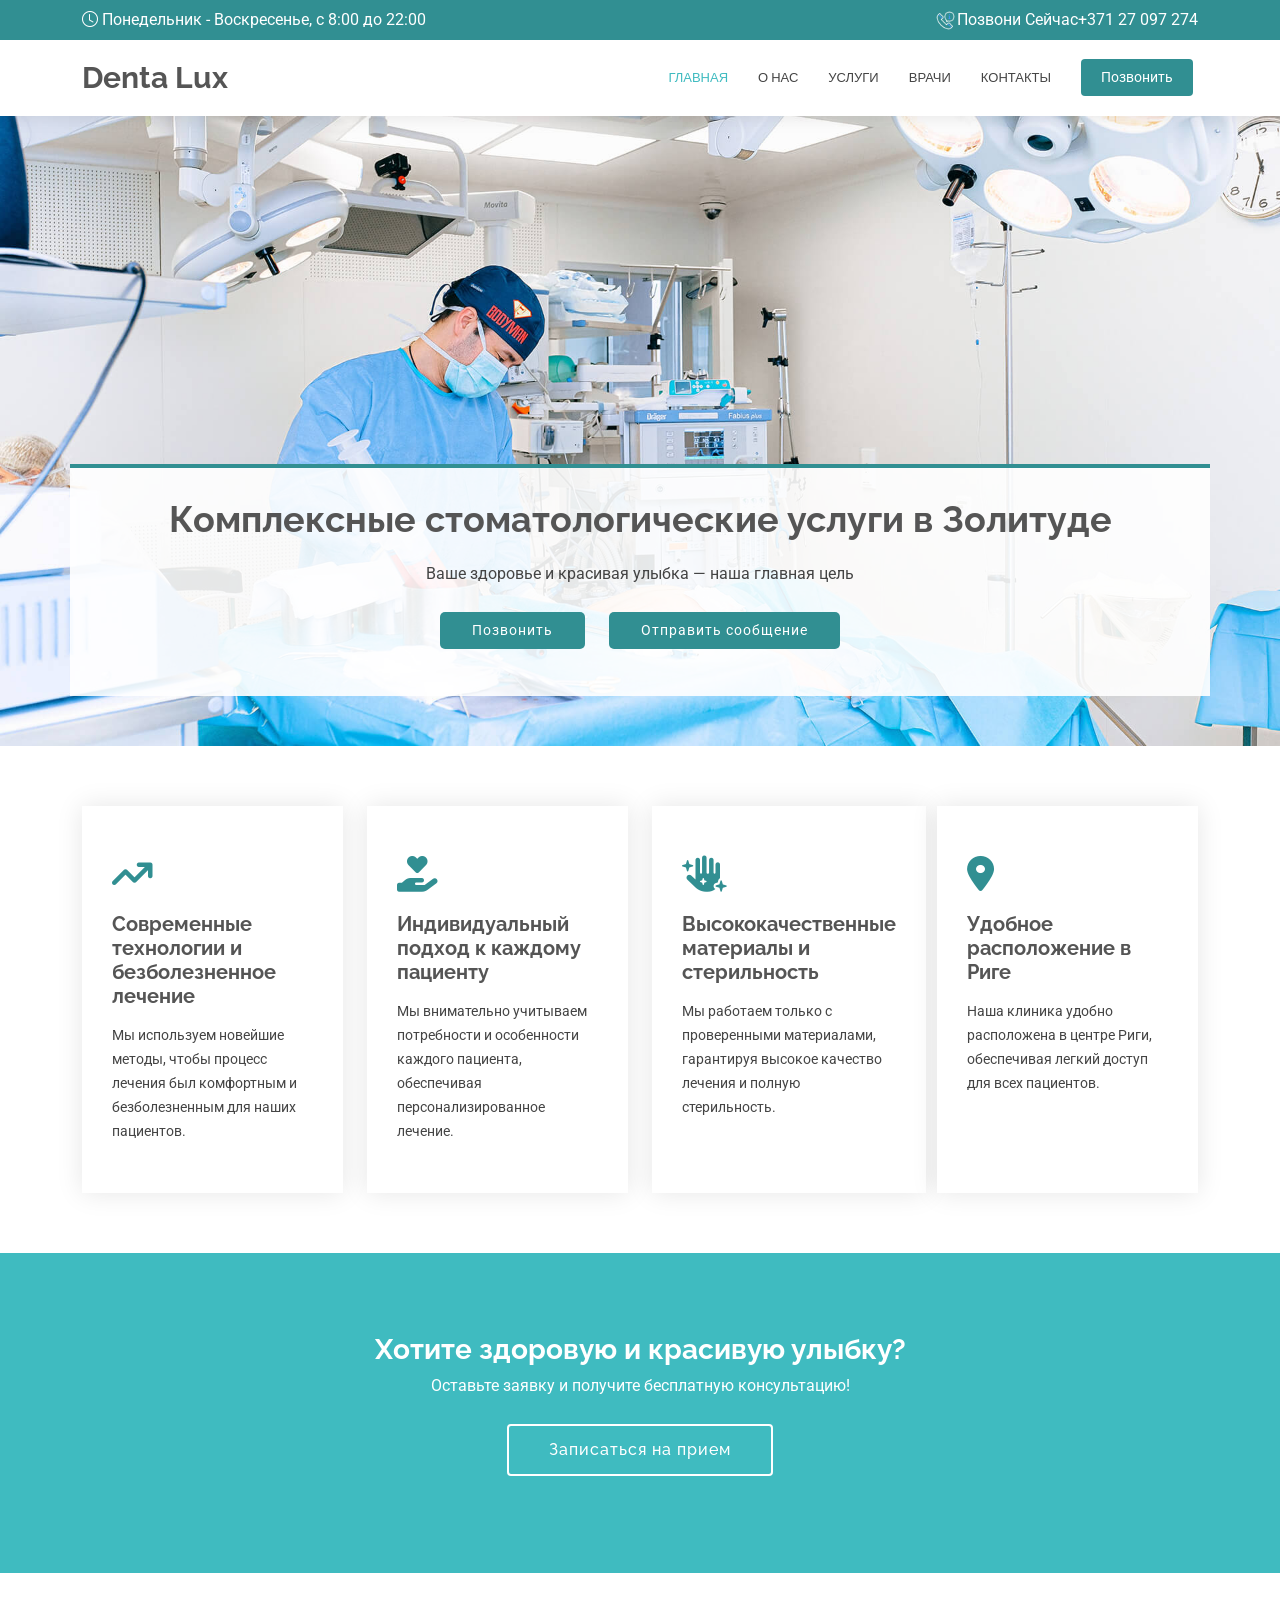
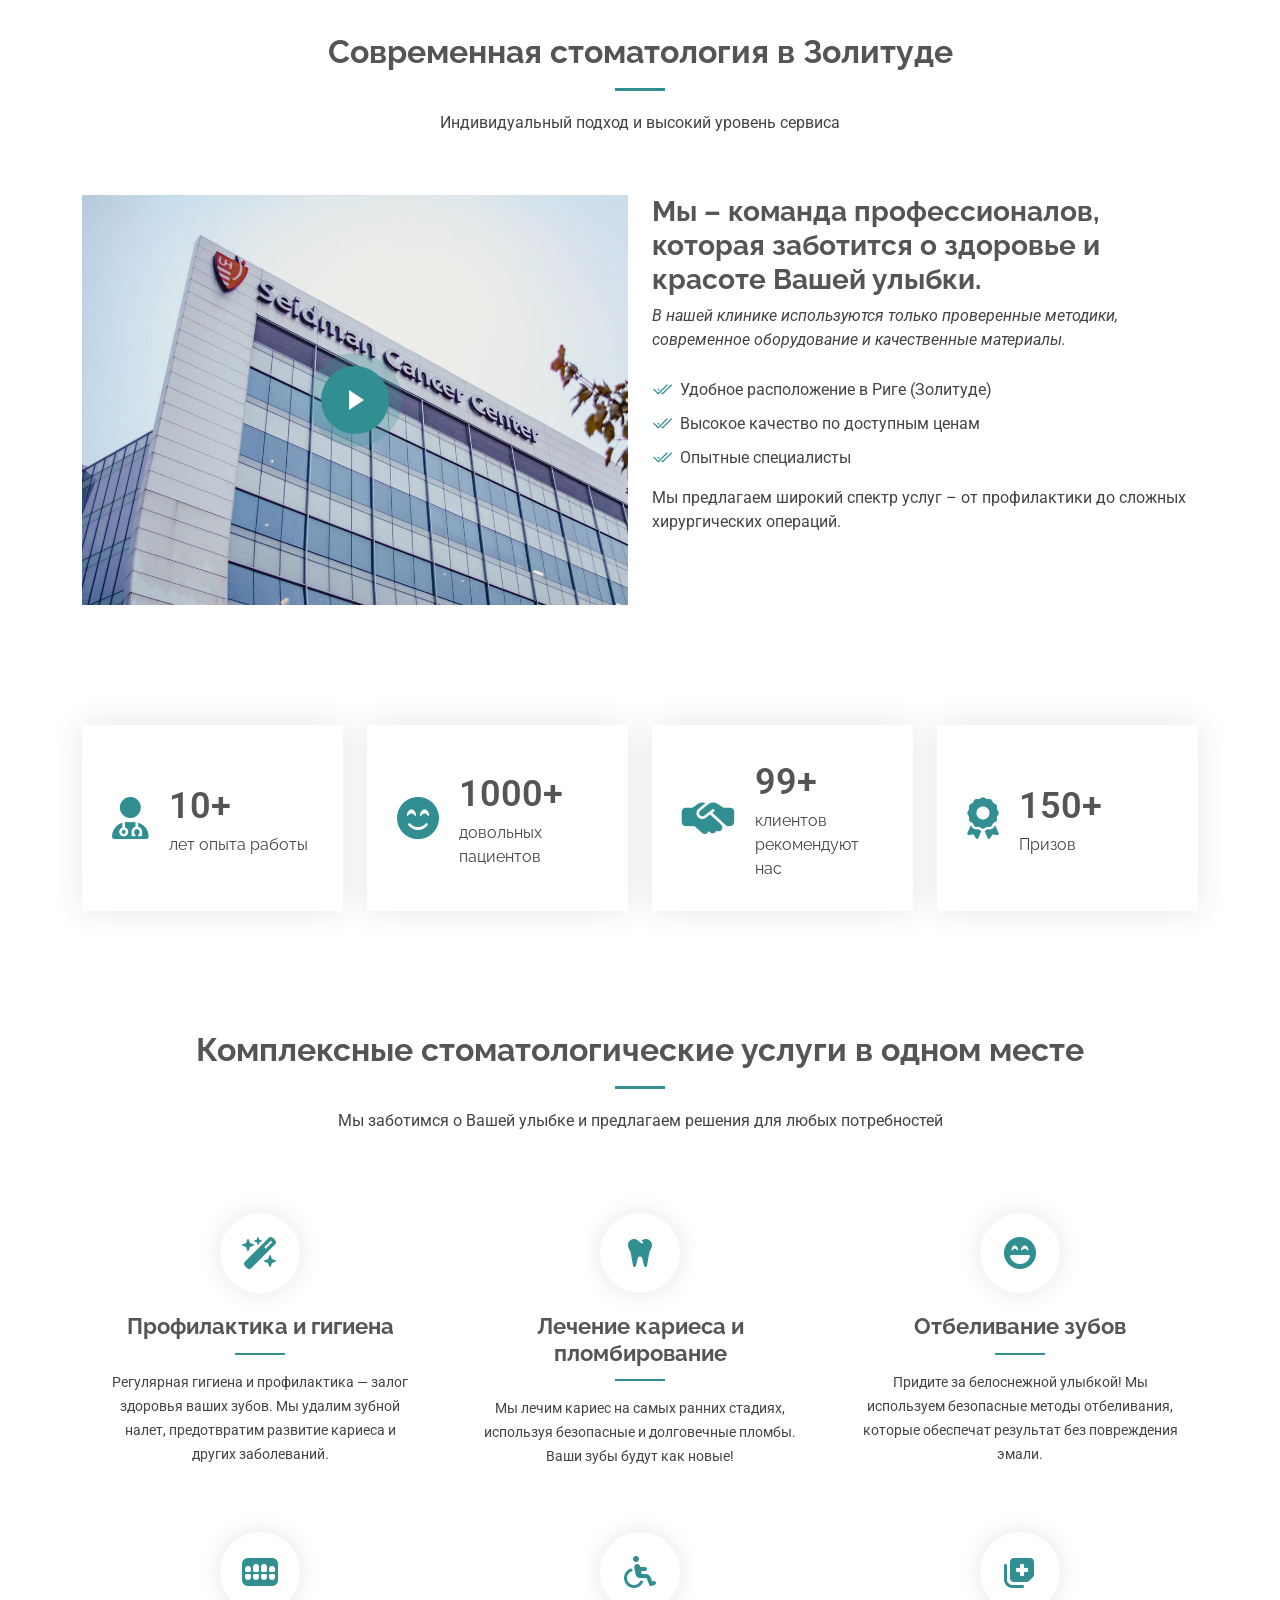
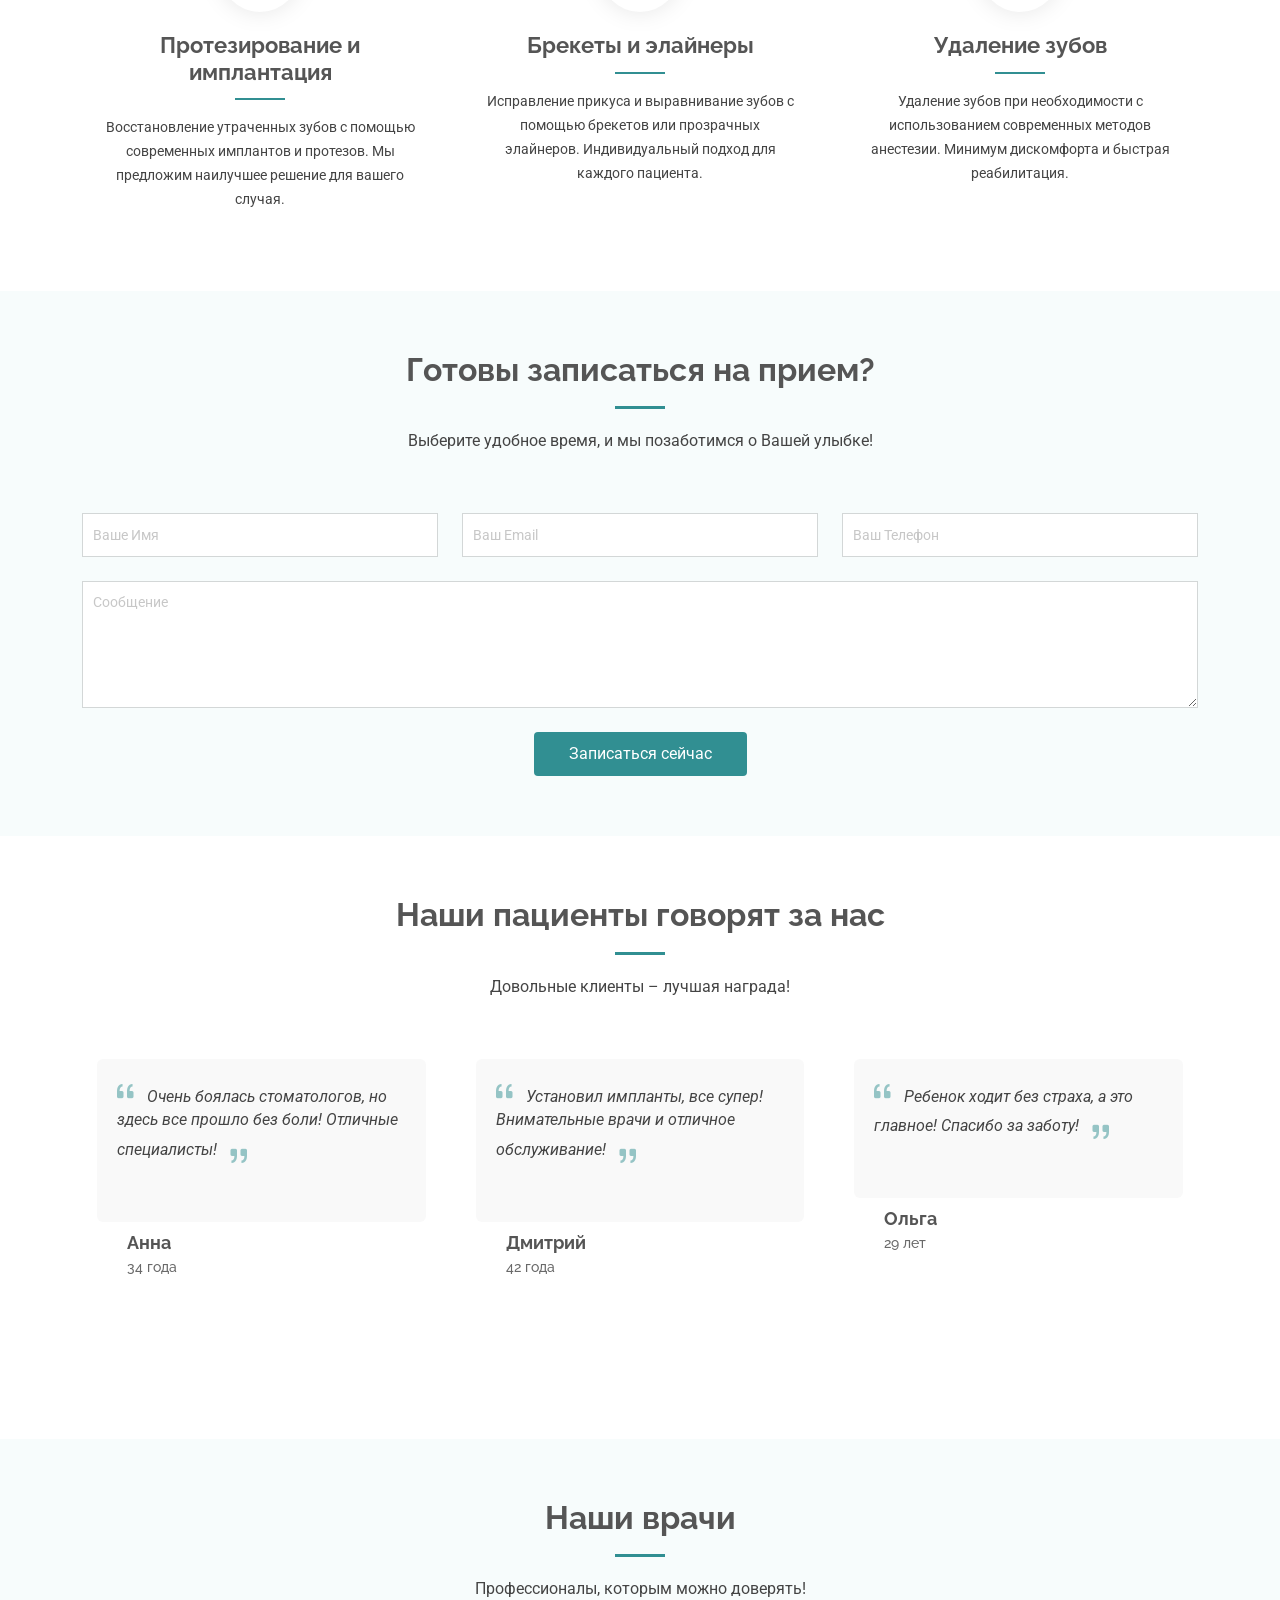
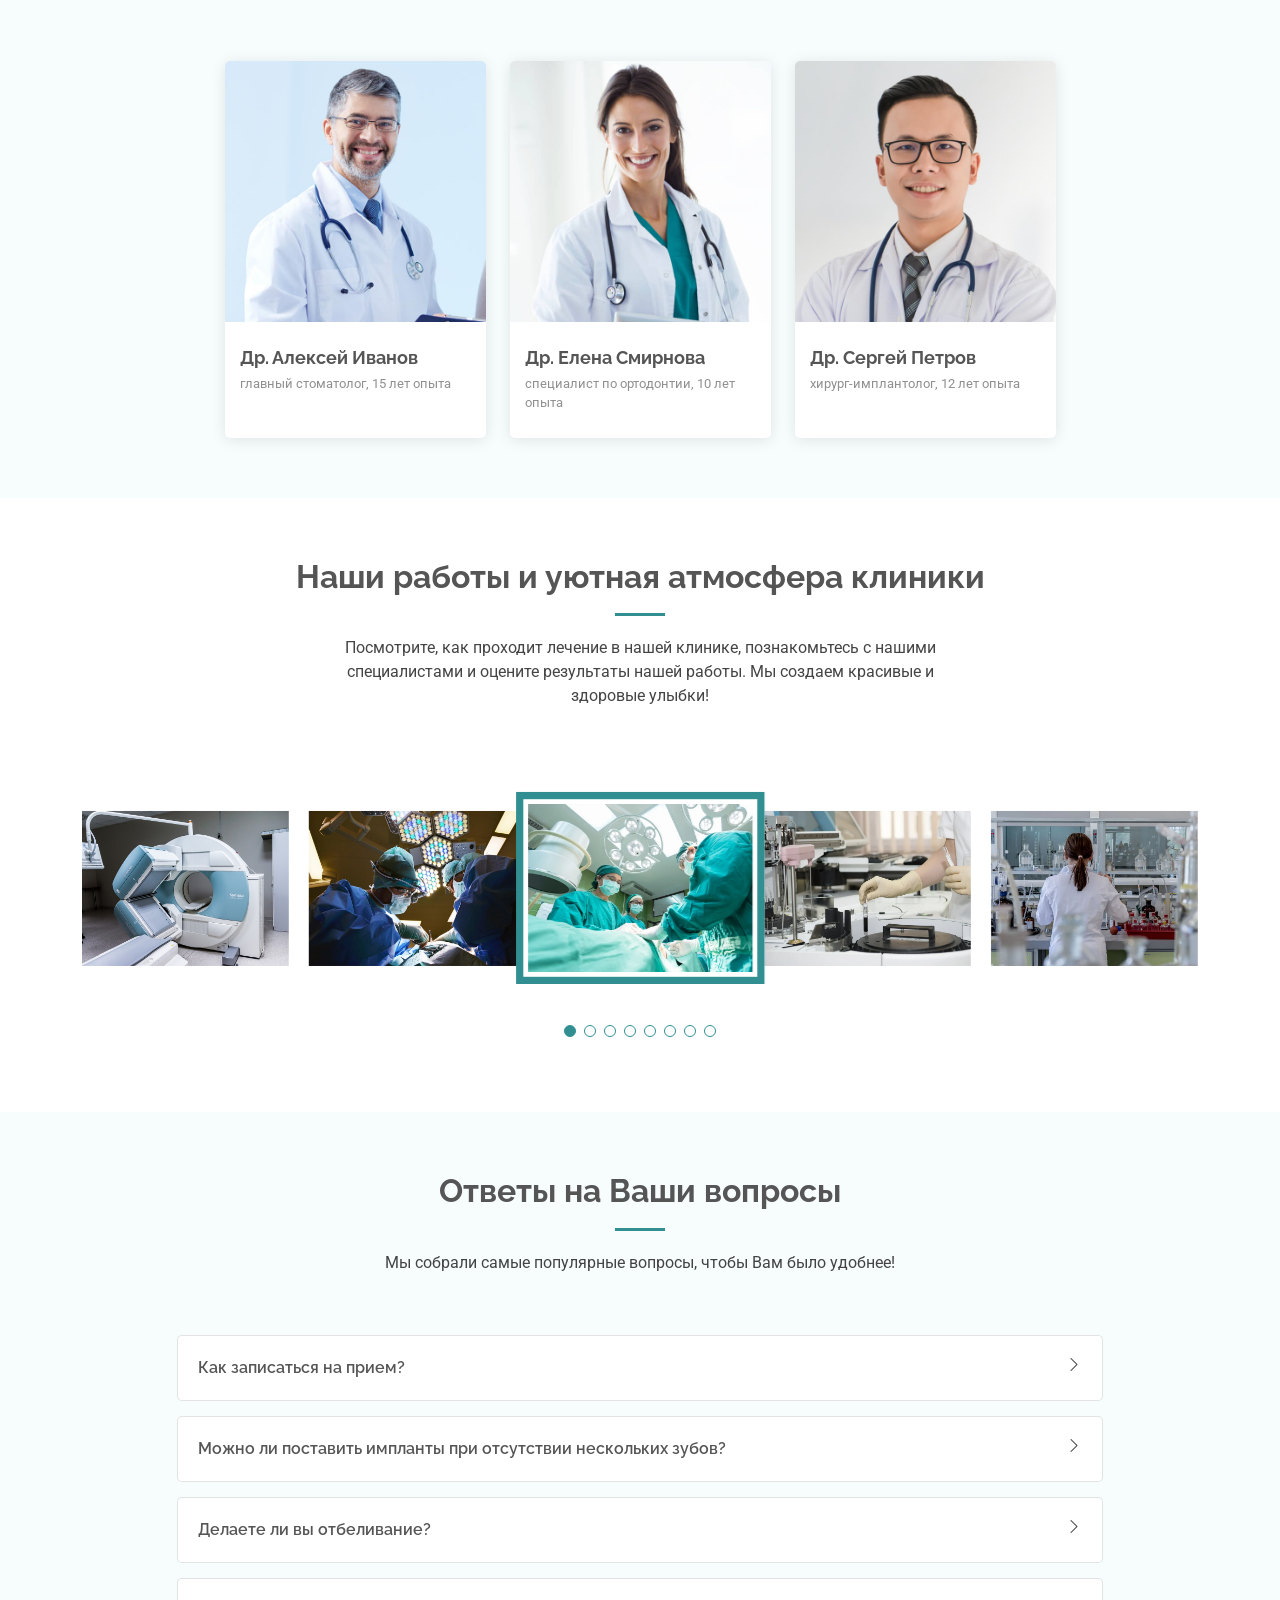
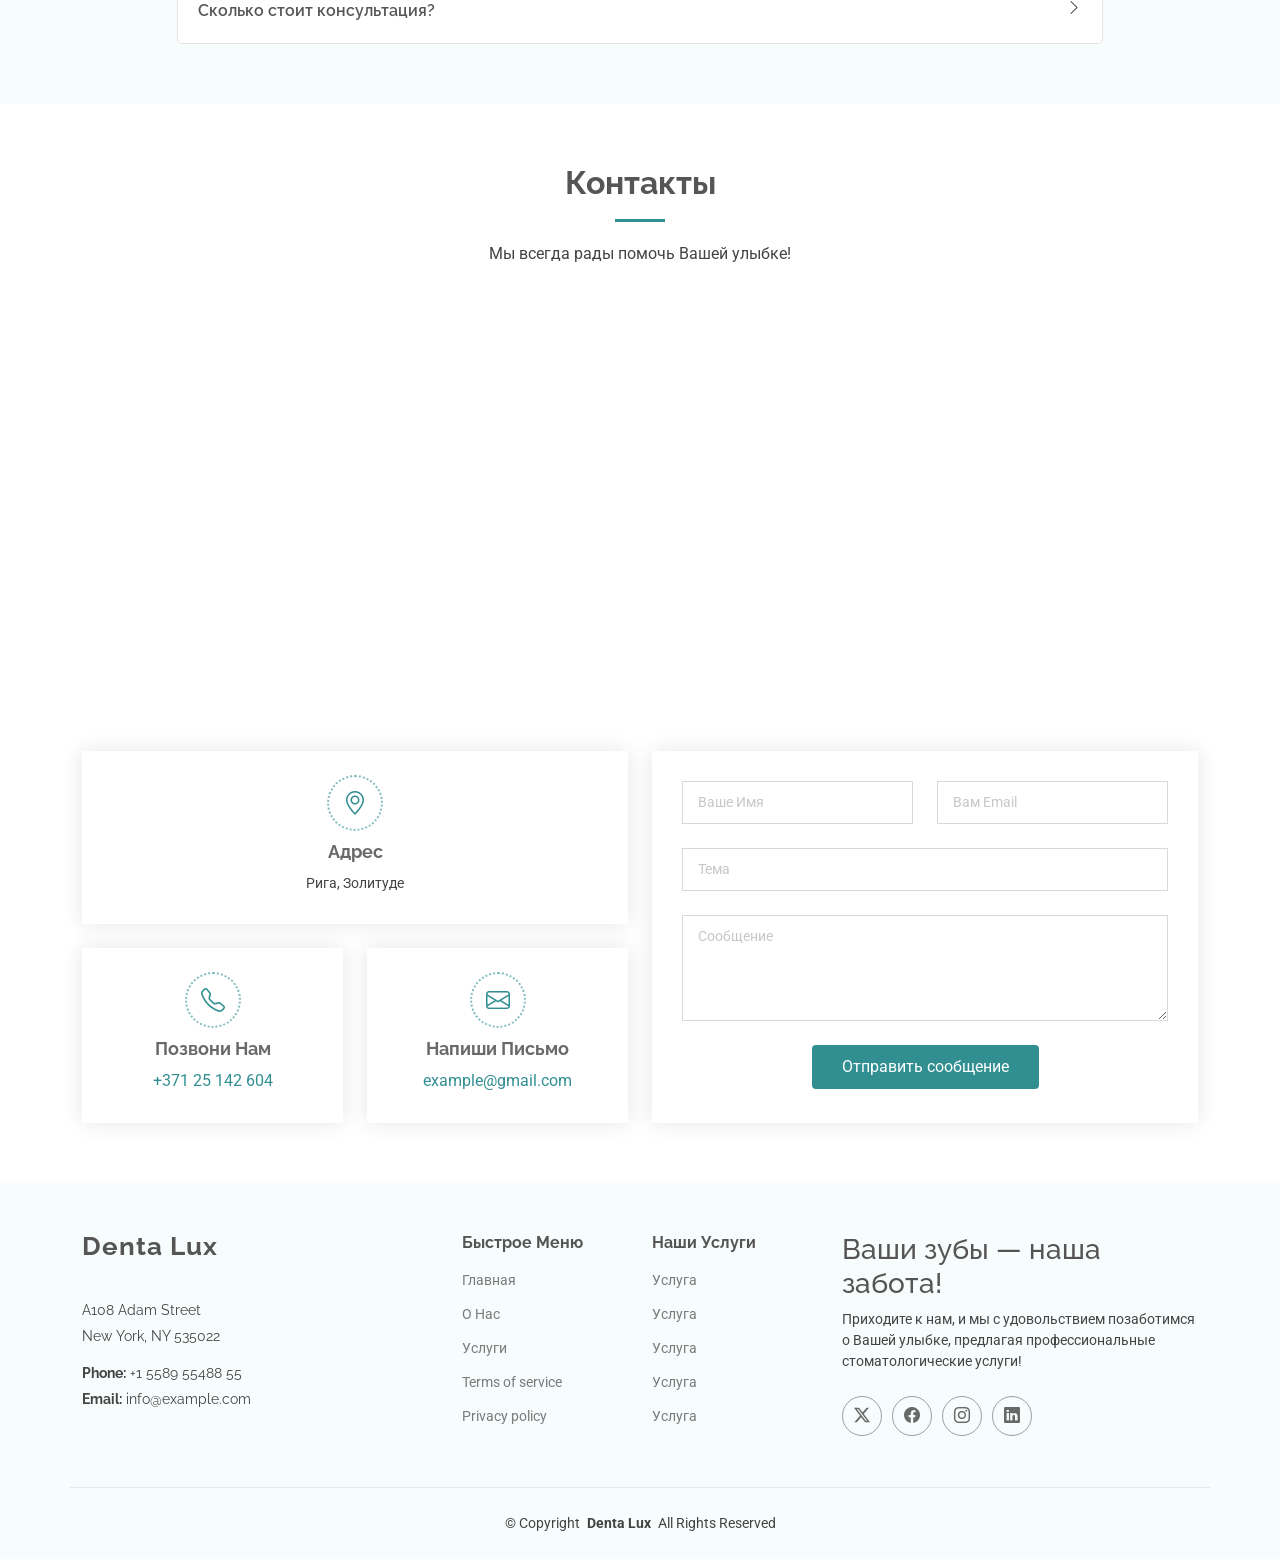
==== index.html @ bdcbf216 "First Commit" ====
<!DOCTYPE html>
<html lang="en">
  <head>
    <meta charset="utf-8" />
    <meta content="width=device-width, initial-scale=1.0" name="viewport" />
    <title>Index - Medicio Bootstrap Template</title>
    <meta name="description" content="" />
    <meta name="keywords" content="" />

    <!-- Favicons -->
    <link href="assets/img/favicon.png" rel="icon" />
    <link href="assets/img/apple-touch-icon.png" rel="apple-touch-icon" />

    <!-- Fonts -->
    <link href="https://fonts.googleapis.com" rel="preconnect" />
    <link href="https://fonts.gstatic.com" rel="preconnect" crossorigin />
    <link
      href="https://fonts.googleapis.com/css2?family=Roboto:ital,wght@0,100;0,300;0,400;0,500;0,700;0,900;1,100;1,300;1,400;1,500;1,700;1,900&family=Poppins:ital,wght@0,100;0,200;0,300;0,400;0,500;0,600;0,700;0,800;0,900;1,100;1,200;1,300;1,400;1,500;1,600;1,700;1,800;1,900&family=Raleway:ital,wght@0,100;0,200;0,300;0,400;0,500;0,600;0,700;0,800;0,900;1,100;1,200;1,300;1,400;1,500;1,600;1,700;1,800;1,900&display=swap"
      rel="stylesheet"
    />

    <!-- Vendor CSS Files -->
    <link
      href="assets/vendor/bootstrap/css/bootstrap.min.css"
      rel="stylesheet"
    />
    <link
      href="assets/vendor/bootstrap-icons/bootstrap-icons.css"
      rel="stylesheet"
    />
    <link href="assets/vendor/aos/aos.css" rel="stylesheet" />
    <link
      href="assets/vendor/fontawesome-free/css/all.min.css"
      rel="stylesheet"
    />
    <link
      href="assets/vendor/glightbox/css/glightbox.min.css"
      rel="stylesheet"
    />
    <link href="assets/vendor/swiper/swiper-bundle.min.css" rel="stylesheet" />

    <!-- Main CSS File -->
    <link href="assets/css/main.css" rel="stylesheet" />

    <!-- =======================================================
  * Template Name: Medicio
  * Template URL: https://bootstrapmade.com/medicio-free-bootstrap-theme/
  * Updated: Aug 07 2024 with Bootstrap v5.3.3
  * Author: BootstrapMade.com
  * License: https://bootstrapmade.com/license/
  ======================================================== -->
  </head>

  <body class="index-page">
    <header id="header" class="header sticky-top">
      <div class="topbar d-flex align-items-center">
        <div
          class="container d-flex justify-content-center justify-content-md-between"
        >
          <div class="d-none d-md-flex align-items-center">
            <i class="bi bi-clock me-1"></i> Понедельник - Воскресенье, с 8:00
            до 22:00
          </div>
          <div class="d-flex align-items-center">
            <img
              src="./assets/img/header-phone.gif"
              alt=""
              width="23px"
              height="23px"
            />
            Позвони Сейчас
            <a
              style="color: white; display: inline-block"
              href="tel:+37127097274"
            >
              +371 27 097 274</a
            >
          </div>
        </div>
      </div>
      <!-- End Top Bar -->

      <div class="branding d-flex align-items-center">
        <div
          class="container position-relative d-flex align-items-center justify-content-end"
        >
          <a href="index.html" class="logo d-flex align-items-center me-auto">
            <!-- <img src="assets/img/logo.png" alt="" /> -->
            <h1 class="sitename">Denta Lux</h1>
          </a>

          <nav id="navmenu" class="navmenu">
            <ul>
              <li><a href="#hero" class="active">Главная</a></li>
              <li><a href="#about">О Нас</a></li>
              <!-- <li class="dropdown">
                <span>Услуги</span>
                <i class="bi bi-chevron-down toggle-dropdown"></i>
                <ul>
                  <li><a href="#">Консультация</a></li>
                  <li class="dropdown">
                    <a href="#"
                      ><span>Гигиена</span>
                      <i class="bi bi-chevron-down toggle-dropdown"></i
                    ></a>
                    <ul>
                      <li><a href="#">Отбеливание Зубов</a></li>
                      <li><a href="#">Deep Dropdown 2</a></li>
                      <li><a href="#">Deep Dropdown 3</a></li>
                      <li><a href="#">Deep Dropdown 4</a></li>
                      <li><a href="#">Deep Dropdown 5</a></li>
                    </ul>
                  </li>
                  <li><a href="#">Удаление</a></li>
                  <li><a href="#">Пломба</a></li>
                  <li><a href="#">Выравнивание</a></li>
                </ul>
              </li> -->
              <li><a href="#services">Услуги</a></li>
              <li><a href="#doctors">Врачи</a></li>
              <li><a href="#contact">Контакты</a></li>
            </ul>
            <i class="mobile-nav-toggle d-xl-none bi bi-list"></i>
          </nav>

          <a class="cta-btn light" href="index.html#appointment">Позвонить</a>
        </div>
      </div>
    </header>

    <main class="main">
      <!-- Hero Section -->
      <section id="hero" class="hero section">
        <div id="hero-carousel" class="carousel slide carousel-fade">
          <div class="carousel-item active">
            <img src="assets/img/hero-carousel/hero-carousel-1.jpg" alt="" />
            <div class="container">
              <h2>Комплексные стоматологические услуги в Золитуде</h2>
              <p>Ваше здоровье и красивая улыбка — наша главная цель</p>
              <a href="tel:+37127097274" class="btn-get-started light"
                >Позвонить</a
              >
              <a href="#contact" class="btn-get-started light"
                >Отправить сообщение</a
              >
            </div>
          </div>
          <!-- End Carousel Item -->
        </div>
      </section>
      <!-- /Hero Section -->

      <!-- Featured Services Section -->
      <section id="featured-services" class="featured-services section">
        <div class="container">
          <div class="row gy-4">
            <div
              class="col-xl-3 col-md-6 d-flex"
              data-aos="fade-up"
              data-aos-delay="25"
            >
              <div class="service-item position-relative">
                <div class="icon">
                  <i class="fa-solid fa-arrow-trend-up icon"></i>
                </div>
                <h4>
                  <a href="#contact" class="stretched-link"
                    >Современные технологии и безболезненное лечение</a
                  >
                </h4>
                <p>
                  Мы используем новейшие методы, чтобы процесс лечения был
                  комфортным и безболезненным для наших пациентов.
                </p>
              </div>
            </div>
            <!-- End Service Item -->

            <div
              class="col-xl-3 col-md-6 d-flex"
              data-aos="fade-up"
              data-aos-delay="50"
            >
              <div class="service-item position-relative">
                <div class="icon">
                  <i class="fas fa-hand-holding-heart icon"></i>
                </div>
                <h4>
                  <a href="#contact" class="stretched-link"
                    >Индивидуальный подход к каждому пациенту</a
                  >
                </h4>
                <p>
                  Мы внимательно учитываем потребности и особенности каждого
                  пациента, обеспечивая персонализированное лечение.
                </p>
              </div>
            </div>
            <!-- End Service Item -->

            <div
              class="col-xl-3 col-md-6 d-flex"
              data-aos="fade-up"
              data-aos-delay="75"
            >
              <div class="service-item position-relative">
                <div class="icon">
                  <i class="fa-solid fa-hand-sparkles icon"></i>
                </div>
                <h4>
                  <a href="#contact" class="stretched-link"
                    >Высококачественные материалы и стерильность</a
                  >
                </h4>
                <p>
                  Мы работаем только с проверенными материалами, гарантируя
                  высокое качество лечения и полную стерильность.
                </p>
              </div>
            </div>
            <!-- End Service Item -->

            <div
              class="col-xl-3 col-md-6 d-flex"
              data-aos="fade-up"
              data-aos-delay="100"
            >
              <div class="service-item position-relative">
                <div class="icon">
                  <i class="fas fa-map-marker-alt icon"></i>
                </div>
                <h4>
                  <a href="#contact" class="stretched-link"
                    >Удобное расположение в Риге</a
                  >
                </h4>
                <p>
                  Наша клиника удобно расположена в центре Риги, обеспечивая
                  легкий доступ для всех пациентов.
                </p>
              </div>
            </div>
            <!-- End Service Item -->
          </div>
        </div>
      </section>
      <!-- /Featured Services Section -->

      <!-- Call To Action Section -->
      <section
        id="call-to-action"
        class="call-to-action section accent-background"
      >
        <div class="container">
          <div
            class="row justify-content-center"
            data-aos="zoom-in"
            data-aos-delay="25"
          >
            <div class="col-xl-10">
              <div class="text-center">
                <h3>Хотите здоровую и красивую улыбку?</h3>
                <p>Оставьте заявку и получите бесплатную консультацию!</p>
                <div class="cta-btn-wrapper">
                  <a class="cta-btn light" href="#appointment"
                    >Записаться на прием</a
                  >
                </div>
              </div>
            </div>
          </div>
        </div>
      </section>
      <!-- /Call To Action Section -->

      <!-- About Section -->
      <section id="about" class="about section">
        <!-- Section Title -->
        <div class="container section-title" data-aos="fade-up">
          <h2>Современная стоматология в Золитуде<br /></h2>
          <p>Индивидуальный подход и высокий уровень сервиса</p>
        </div>
        <!-- End Section Title -->

        <div class="container">
          <div class="row gy-4">
            <div
              class="col-lg-6 position-relative align-self-start"
              data-aos="fade-up"
              data-aos-delay="25"
            >
              <img src="assets/img/about.jpg" class="img-fluid" alt="" />
              <a
                href="https://www.youtube.com/watch?v=Y7f98aduVJ8"
                class="glightbox pulsating-play-btn"
              ></a>
            </div>
            <div
              class="col-lg-6 content"
              data-aos="fade-up"
              data-aos-delay="50"
            >
              <h3>
                Мы – команда профессионалов, которая заботится о здоровье и
                красоте Вашей улыбки.
              </h3>
              <p class="fst-italic">
                В нашей клинике используются только проверенные методики,
                современное оборудование и качественные материалы.
              </p>
              <ul>
                <li>
                  <i class="bi bi-check2-all"></i>
                  <span>Удобное расположение в Риге (Золитуде) </span>
                </li>
                <li>
                  <i class="bi bi-check2-all"></i>
                  <span>Высокое качество по доступным ценам</span>
                </li>
                <li>
                  <i class="bi bi-check2-all"></i>
                  <span>Опытные специалисты</span>
                </li>
              </ul>
              <p>
                Мы предлагаем широкий спектр услуг – от профилактики до сложных
                хирургических операций.
              </p>
            </div>
          </div>
        </div>
      </section>
      <!-- /About Section -->

      <!-- Stats Section -->
      <section id="stats" class="stats section">
        <div class="container" data-aos="fade-up" data-aos-delay="100">
          <div class="row gy-4">
            <div class="col-lg-3 col-md-6">
              <div class="stats-item d-flex align-items-center w-100 h-100">
                <i class="fas fa-user-md flex-shrink-0"></i>
                <div>
                  <span
                    data-purecounter-start="0"
                    data-purecounter-end="10"
                    data-purecounter-duration="1"
                    class="purecounter"
                    >+</span
                  >
                  <p>лет опыта работы</p>
                </div>
              </div>
            </div>
            <!-- End Stats Item -->

            <div class="col-lg-3 col-md-6">
              <div class="stats-item d-flex align-items-center w-100 h-100">
                <i class="fa-solid fa-face-smile-beam"></i>
                <div>
                  <span
                    data-purecounter-start="0"
                    data-purecounter-end="1000"
                    data-purecounter-duration="1"
                    class="purecounter"
                    >+</span
                  >
                  <p>довольных пациентов</p>
                </div>
              </div>
            </div>
            <!-- End Stats Item -->

            <div class="col-lg-3 col-md-6">
              <div class="stats-item d-flex align-items-center w-100 h-100">
                <i class="fa-solid fa-handshake-simple"></i>
                <div>
                  <span
                    data-purecounter-start="0"
                    data-purecounter-end="99"
                    data-purecounter-duration="1"
                    class="purecounter"
                    >+</span
                  >
                  <p>клиентов рекомендуют нас</p>
                </div>
              </div>
            </div>
            <!-- End Stats Item -->

            <div class="col-lg-3 col-md-6">
              <div class="stats-item d-flex align-items-center w-100 h-100">
                <i class="fas fa-award flex-shrink-0"></i>
                <div>
                  <span
                    data-purecounter-start="0"
                    data-purecounter-end="150"
                    data-purecounter-duration="1"
                    class="purecounter"
                  ></span>
                  <p>Призов</p>
                </div>
              </div>
            </div>
            <!-- End Stats Item -->
          </div>
        </div>
      </section>
      <!-- /Stats Section -->

      <!-- Services Section -->
      <section id="services" class="services section">
        <!-- Section Title -->
        <div class="container section-title" data-aos="fade-up">
          <h2>Комплексные стоматологические услуги в одном месте</h2>
          <p>
            Мы заботимся о Вашей улыбке и предлагаем решения для любых
            потребностей
          </p>
        </div>
        <!-- End Section Title -->

        <div class="container">
          <div class="row gy-4">
            <div
              class="col-lg-4 col-md-6"
              data-aos="fade-up"
              data-aos-delay="25"
            >
              <div class="service-item position-relative">
                <div class="icon">
                  <i class="fa-solid fa-wand-magic-sparkles"></i>
                </div>
                <a href="prevention_hygiene.html" class="stretched-link">
                  <h3>Профилактика и гигиена</h3>
                </a>
                <p>
                  Регулярная гигиена и профилактика — залог здоровья ваших
                  зубов. Мы удалим зубной налет, предотвратим развитие кариеса и
                  других заболеваний.
                </p>
              </div>
            </div>
            <!-- End Service Item -->

            <div
              class="col-lg-4 col-md-6"
              data-aos="fade-up"
              data-aos-delay="50"
            >
              <div class="service-item position-relative">
                <div class="icon">
                  <i class="fa-solid fa-tooth"></i>
                </div>
                <a href="caries_treatment.html" class="stretched-link">
                  <h3>Лечение кариеса и пломбирование</h3>
                </a>
                <p>
                  Мы лечим кариес на самых ранних стадиях, используя безопасные
                  и долговечные пломбы. Ваши зубы будут как новые!
                </p>
              </div>
            </div>
            <!-- End Service Item -->

            <div
              class="col-lg-4 col-md-6"
              data-aos="fade-up"
              data-aos-delay="50"
            >
              <div class="service-item position-relative">
                <div class="icon">
                  <i class="fa-solid fa-face-laugh-beam"></i>
                </div>
                <a href="teeth_whitening.html" class="stretched-link">
                  <h3>Отбеливание зубов</h3>
                </a>
                <p>
                  Придите за белоснежной улыбкой! Мы используем безопасные
                  методы отбеливания, которые обеспечат результат без
                  повреждения эмали.
                </p>
              </div>
            </div>
            <!-- End Service Item -->

            <div
              class="col-lg-4 col-md-6"
              data-aos="fade-up"
              data-aos-delay="25"
            >
              <div class="service-item position-relative">
                <div class="icon">
                  <i class="fa-solid fa-teeth"></i>
                </div>
                <a href="prosthetics_implants.html" class="stretched-link">
                  <h3>Протезирование и имплантация</h3>
                </a>
                <p>
                  Восстановление утраченных зубов с помощью современных
                  имплантов и протезов. Мы предложим наилучшее решение для
                  вашего случая.
                </p>
              </div>
            </div>
            <!-- End Service Item -->

            <div
              class="col-lg-4 col-md-6"
              data-aos="fade-up"
              data-aos-delay="50"
            >
              <div class="service-item position-relative">
                <div class="icon">
                  <i class="fas fa-wheelchair"></i>
                </div>
                <a href="braces_aligners.html" class="stretched-link">
                  <h3>Брекеты и элайнеры</h3>
                </a>
                <p>
                  Исправление прикуса и выравнивание зубов с помощью брекетов
                  или прозрачных элайнеров. Индивидуальный подход для каждого
                  пациента.
                </p>
              </div>
            </div>
            <!-- End Service Item -->

            <div
              class="col-lg-4 col-md-6"
              data-aos="fade-up"
              data-aos-delay="600"
            >
              <div class="service-item position-relative">
                <div class="icon">
                  <i class="fas fa-notes-medical"></i>
                </div>
                <a href="tooth_extraction.html" class="stretched-link">
                  <h3>Удаление зубов</h3>
                </a>
                <p>
                  Удаление зубов при необходимости с использованием современных
                  методов анестезии. Минимум дискомфорта и быстрая реабилитация.
                </p>
              </div>
            </div>
            <!-- End Service Item -->
          </div>
        </div>
      </section>
      <!-- /Services Section -->

      <!-- Appointment Section -->
      <section id="appointment" class="appointment section light-background">
        <!-- Section Title -->
        <div class="container section-title" data-aos="fade-up">
          <h2>Готовы записаться на прием?</h2>
          <p>Выберите удобное время, и мы позаботимся о Вашей улыбке!</p>
        </div>
        <!-- End Section Title -->

        <div class="container" data-aos="fade-up" data-aos-delay="25">
          <form
            action="forms/appointment.php"
            method="post"
            role="form"
            class="php-email-form"
          >
            <div class="row">
              <div class="col-md-4 form-group">
                <input
                  type="text"
                  name="name"
                  class="form-control"
                  id="name"
                  placeholder="Ваше Имя"
                  required=""
                />
              </div>
              <div class="col-md-4 form-group mt-3 mt-md-0">
                <input
                  type="email"
                  class="form-control"
                  name="email"
                  id="email"
                  placeholder="Ваш Email"
                  required=""
                />
              </div>
              <div class="col-md-4 form-group mt-3 mt-md-0">
                <input
                  type="tel"
                  class="form-control"
                  name="phone"
                  id="phone"
                  placeholder="Ваш Телефон"
                  required=""
                />
              </div>
            </div>
            <div class="form-group mt-3">
              <textarea
                class="form-control"
                name="message"
                rows="5"
                placeholder="Сообщение"
              ></textarea>
            </div>
            <div class="mt-3">
              <div class="loading">Загрузка</div>
              <div class="error-message"></div>
              <div class="text-center">
                <button type="submit" class="light">Записаться сейчас</button>
              </div>
            </div>
          </form>
        </div>
      </section>
      <!-- /Appointment Section -->

      <!-- Testimonials Section -->
      <section id="testimonials" class="testimonials section">
        <!-- Section Title -->
        <div class="container section-title" data-aos="fade-up">
          <h2>Наши пациенты говорят за нас</h2>
          <p>Довольные клиенты – лучшая награда!</p>
        </div>
        <!-- End Section Title -->

        <div class="container" data-aos="fade-up" data-aos-delay="25">
          <div
            class="swiper init-swiper"
            data-speed="600"
            data-delay="5000"
            data-breakpoints='{ "320": { "slidesPerView": 1, "spaceBetween": 40 }, "1200": { "slidesPerView": 3, "spaceBetween": 40 } }'
          >
            <script type="application/json" class="swiper-config">
              {
                "loop": true,
                "speed": 600,
                "autoplay": {
                  "delay": 5000
                },
                "slidesPerView": "auto",
                "pagination": {
                  "el": ".swiper-pagination",
                  "type": "bullets",
                  "clickable": true
                },
                "breakpoints": {
                  "320": {
                    "slidesPerView": 1,
                    "spaceBetween": 40
                  },
                  "1200": {
                    "slidesPerView": 3,
                    "spaceBetween": 20
                  }
                }
              }
            </script>
            <div class="swiper-wrapper">
              <div class="swiper-slide">
                <div class="testimonial-item">
                  <p>
                    <i class="bi bi-quote quote-icon-left"></i>
                    <span
                      >Очень боялась стоматологов, но здесь все прошло без боли!
                      Отличные специалисты!</span
                    >
                    <i class="bi bi-quote quote-icon-right"></i>
                  </p>
                  <h3>Анна</h3>
                  <h4>34 года</h4>
                </div>
              </div>
              <!-- End testimonial item -->

              <div class="swiper-slide">
                <div class="testimonial-item">
                  <p>
                    <i class="bi bi-quote quote-icon-left"></i>
                    <span
                      >Установил импланты, все супер! Внимательные врачи и
                      отличное обслуживание!</span
                    >
                    <i class="bi bi-quote quote-icon-right"></i>
                  </p>
                  <h3>Дмитрий</h3>
                  <h4>42 года</h4>
                </div>
              </div>
              <!-- End testimonial item -->

              <div class="swiper-slide">
                <div class="testimonial-item">
                  <p>
                    <i class="bi bi-quote quote-icon-left"></i>
                    <span
                      >Ребенок ходит без страха, а это главное! Спасибо за
                      заботу!</span
                    >
                    <i class="bi bi-quote quote-icon-right"></i>
                  </p>
                  <h3>Ольга</h3>
                  <h4>29 лет</h4>
                </div>
              </div>
              <!-- End testimonial item -->
            </div>
            <div class="swiper-pagination"></div>
          </div>
        </div>
      </section>
      <!-- /Testimonials Section -->

      <!-- Doctors Section -->
      <section id="doctors" class="doctors section light-background">
        <!-- Section Title -->
        <div class="container section-title" data-aos="fade-up">
          <h2>Наши врачи</h2>
          <p>Профессионалы, которым можно доверять!</p>
        </div>
        <!-- End Section Title -->

        <div class="container">
          <div class="row gy-4" style="justify-content: center">
            <div
              class="col-lg-3 col-md-6 d-flex align-items-stretch"
              data-aos="fade-up"
              data-aos-delay="25"
            >
              <div class="team-member">
                <div class="member-img">
                  <img
                    src="assets/img/doctors/doctors-1.jpg"
                    class="img-fluid"
                    alt=""
                  />
                  <div class="social">
                    <a href=""><i class="bi bi-twitter-x"></i></a>
                    <a href=""><i class="bi bi-facebook"></i></a>
                    <a href=""><i class="bi bi-instagram"></i></a>
                    <a href=""><i class="bi bi-linkedin"></i></a>
                  </div>
                </div>
                <div class="member-info">
                  <h4>Др. Алексей Иванов</h4>
                  <span>главный стоматолог, 15 лет опыта </span>
                </div>
              </div>
            </div>
            <!-- End Team Member -->

            <div
              class="col-lg-3 col-md-6 d-flex align-items-stretch"
              data-aos="fade-up"
              data-aos-delay="50"
            >
              <div class="team-member">
                <div class="member-img">
                  <img
                    src="assets/img/doctors/doctors-2.jpg"
                    class="img-fluid"
                    alt=""
                  />
                  <div class="social">
                    <a href=""><i class="bi bi-twitter-x"></i></a>
                    <a href=""><i class="bi bi-facebook"></i></a>
                    <a href=""><i class="bi bi-instagram"></i></a>
                    <a href=""><i class="bi bi-linkedin"></i></a>
                  </div>
                </div>
                <div class="member-info">
                  <h4>Др. Елена Смирнова</h4>
                  <span>специалист по ортодонтии, 10 лет опыта</span>
                </div>
              </div>
            </div>
            <!-- End Team Member -->

            <div
              class="col-lg-3 col-md-6 d-flex align-items-stretch"
              data-aos="fade-up"
              data-aos-delay="55"
            >
              <div class="team-member">
                <div class="member-img">
                  <img
                    src="assets/img/doctors/doctors-3.jpg"
                    class="img-fluid"
                    alt=""
                  />
                  <div class="social">
                    <a href=""><i class="bi bi-twitter-x"></i></a>
                    <a href=""><i class="bi bi-facebook"></i></a>
                    <a href=""><i class="bi bi-instagram"></i></a>
                    <a href=""><i class="bi bi-linkedin"></i></a>
                  </div>
                </div>
                <div class="member-info">
                  <h4>Др. Сергей Петров</h4>
                  <span>хирург-имплантолог, 12 лет опыта</span>
                </div>
              </div>
            </div>
            <!-- End Team Member -->
          </div>
        </div>
      </section>
      <!-- /Doctors Section -->

      <!-- Gallery Section -->
      <section id="gallery" class="gallery section">
        <!-- Section Title -->
        <div class="container section-title" data-aos="fade-up">
          <h2>Наши работы и уютная атмосфера клиники</h2>
          <p style="max-width: 600px; text-align: center; margin: 0 auto">
            Посмотрите, как проходит лечение в нашей клинике, познакомьтесь с
            нашими специалистами и оцените результаты нашей работы. Мы создаем
            красивые и здоровые улыбки!
          </p>
        </div>
        <!-- End Section Title -->

        <div class="container" data-aos="fade-up" data-aos-delay="25">
          <div class="swiper init-swiper">
            <script type="application/json" class="swiper-config">
              {
                "loop": true,
                "speed": 600,
                "autoplay": {
                  "delay": 5000
                },
                "slidesPerView": "auto",
                "centeredSlides": true,
                "pagination": {
                  "el": ".swiper-pagination",
                  "type": "bullets",
                  "clickable": true
                },
                "breakpoints": {
                  "320": {
                    "slidesPerView": 1,
                    "spaceBetween": 0
                  },
                  "768": {
                    "slidesPerView": 3,
                    "spaceBetween": 20
                  },
                  "1200": {
                    "slidesPerView": 5,
                    "spaceBetween": 20
                  }
                }
              }
            </script>
            <div class="swiper-wrapper align-items-center">
              <div class="swiper-slide">
                <a
                  class="glightbox"
                  data-gallery="images-gallery"
                  href="assets/img/gallery/gallery-1.jpg"
                  ><img
                    src="assets/img/gallery/gallery-1.jpg"
                    class="img-fluid"
                    alt=""
                /></a>
              </div>
              <div class="swiper-slide">
                <a
                  class="glightbox"
                  data-gallery="images-gallery"
                  href="assets/img/gallery/gallery-2.jpg"
                  ><img
                    src="assets/img/gallery/gallery-2.jpg"
                    class="img-fluid"
                    alt=""
                /></a>
              </div>
              <div class="swiper-slide">
                <a
                  class="glightbox"
                  data-gallery="images-gallery"
                  href="assets/img/gallery/gallery-3.jpg"
                  ><img
                    src="assets/img/gallery/gallery-3.jpg"
                    class="img-fluid"
                    alt=""
                /></a>
              </div>
              <div class="swiper-slide">
                <a
                  class="glightbox"
                  data-gallery="images-gallery"
                  href="assets/img/gallery/gallery-4.jpg"
                  ><img
                    src="assets/img/gallery/gallery-4.jpg"
                    class="img-fluid"
                    alt=""
                /></a>
              </div>
              <div class="swiper-slide">
                <a
                  class="glightbox"
                  data-gallery="images-gallery"
                  href="assets/img/gallery/gallery-5.jpg"
                  ><img
                    src="assets/img/gallery/gallery-5.jpg"
                    class="img-fluid"
                    alt=""
                /></a>
              </div>
              <div class="swiper-slide">
                <a
                  class="glightbox"
                  data-gallery="images-gallery"
                  href="assets/img/gallery/gallery-6.jpg"
                  ><img
                    src="assets/img/gallery/gallery-6.jpg"
                    class="img-fluid"
                    alt=""
                /></a>
              </div>
              <div class="swiper-slide">
                <a
                  class="glightbox"
                  data-gallery="images-gallery"
                  href="assets/img/gallery/gallery-7.jpg"
                  ><img
                    src="assets/img/gallery/gallery-7.jpg"
                    class="img-fluid"
                    alt=""
                /></a>
              </div>
              <div class="swiper-slide">
                <a
                  class="glightbox"
                  data-gallery="images-gallery"
                  href="assets/img/gallery/gallery-8.jpg"
                  ><img
                    src="assets/img/gallery/gallery-8.jpg"
                    class="img-fluid"
                    alt=""
                /></a>
              </div>
            </div>
            <div class="swiper-pagination"></div>
          </div>
        </div>
      </section>
      <!-- /Gallery Section -->

      <!-- Faq Section -->
      <section id="faq" class="faq section light-background">
        <!-- Section Title -->
        <div class="container section-title" data-aos="fade-up">
          <h2>Ответы на Ваши вопросы</h2>
          <p>Мы собрали самые популярные вопросы, чтобы Вам было удобнее!</p>
        </div>
        <!-- End Section Title -->

        <div class="container">
          <div class="row justify-content-center">
            <div class="col-lg-10" data-aos="fade-up" data-aos-delay="25">
              <div class="faq-container">
                <div class="faq-item">
                  <h3>Как записаться на прием?</h3>
                  <div class="faq-content">
                    <p>Вы можете позвонить нам или оставить заявку на сайте.</p>
                  </div>
                  <i class="faq-toggle bi bi-chevron-right"></i>
                </div>
                <!-- End Faq item-->

                <div class="faq-item">
                  <h3>
                    Можно ли поставить импланты при отсутствии нескольких зубов?
                  </h3>
                  <div class="faq-content">
                    <p>
                      Да, мы подберем индивидуальное решение, включая
                      мостовидные конструкции и имплантацию.
                    </p>
                  </div>
                  <i class="faq-toggle bi bi-chevron-right"></i>
                </div>
                <!-- End Faq item-->

                <div class="faq-item">
                  <h3>Делаете ли вы отбеливание?</h3>
                  <div class="faq-content">
                    <p>
                      Да, у нас есть несколько методов отбеливания – подберем
                      лучший вариант для вас!
                    </p>
                  </div>
                  <i class="faq-toggle bi bi-chevron-right"></i>
                </div>
                <!-- End Faq item-->

                <div class="faq-item">
                  <h3>Сколько стоит консультация?</h3>
                  <div class="faq-content">
                    <p>Первичная консультация у нас бесплатная!</p>
                  </div>
                  <i class="faq-toggle bi bi-chevron-right"></i>
                </div>
                <!-- End Faq item-->
              </div>
            </div>
            <!-- End Faq Column-->
          </div>
        </div>
      </section>
      <!-- /Faq Section -->

      <!-- Contact Section -->
      <section
        id="contact"
        class="contact section"
        data-aos="fade-up"
        data-aos-delay="25"
      >
        <!-- Section Title -->
        <div class="container section-title">
          <h2>Контакты</h2>
          <p>Мы всегда рады помочь Вашей улыбке!</p>
        </div>
        <!-- End Section Title -->

        <div class="mb-5">
          <iframe
            style="border: 0; width: 100%; height: 370px"
            src="https://www.google.com/maps/embed?pb=!1m14!1m12!1m3!1d1158.7775335431804!2d24.00296569439369!3d56.948389384120205!2m3!1f0!2f0!3f0!3m2!1i1024!2i768!4f13.1!5e0!3m2!1sen!2slv!4v1742445139054!5m2!1sen!2slv"
            frameborder="0"
            allowfullscreen=""
            loading="lazy"
            referrerpolicy="no-referrer-when-downgrade"
          ></iframe>
        </div>
        <!-- End Google Maps -->

        <div class="container">
          <div class="row gy-4">
            <div class="col-lg-6">
              <div class="row gy-4">
                <div class="col-lg-12">
                  <div
                    class="info-item d-flex flex-column justify-content-center align-items-center"
                  >
                    <i class="bi bi-geo-alt"></i>
                    <h3>Адрес</h3>
                    <p>Рига, Золитуде</p>
                  </div>
                </div>
                <!-- End Info Item -->

                <div class="col-md-6">
                  <div
                    class="info-item d-flex flex-column justify-content-center align-items-center"
                  >
                    <i class="bi bi-telephone"></i>
                    <h3>Позвони Нам</h3>
                    <a href="tel:+37125142604">+371 25 142 604</a>
                  </div>
                </div>
                <!-- End Info Item -->

                <div class="col-md-6">
                  <div
                    class="info-item d-flex flex-column justify-content-center align-items-center"
                  >
                    <i class="bi bi-envelope"></i>
                    <h3>Напиши Письмо</h3>
                    <a href="mailto:+37125142604">example@gmail.com</a>
                  </div>
                </div>
                <!-- End Info Item -->
              </div>
            </div>

            <div class="col-lg-6">
              <form
                action="forms/contact.php"
                method="post"
                class="php-email-form"
              >
                <div class="row gy-4">
                  <div class="col-md-6">
                    <input
                      type="text"
                      name="name"
                      class="form-control"
                      placeholder="Ваше Имя"
                      required=""
                    />
                  </div>

                  <div class="col-md-6">
                    <input
                      type="email"
                      class="form-control"
                      name="email"
                      placeholder="Вам Email"
                      required=""
                    />
                  </div>

                  <div class="col-md-12">
                    <input
                      type="text"
                      class="form-control"
                      name="subject"
                      placeholder="Тема"
                      required=""
                    />
                  </div>

                  <div class="col-md-12">
                    <textarea
                      class="form-control"
                      name="message"
                      rows="4"
                      placeholder="Сообщение"
                      required=""
                    ></textarea>
                  </div>

                  <div class="col-md-12 text-center">
                    <div class="loading">Загрузка</div>
                    <div class="error-message"></div>
                    <div class="sent-message">
                      Ваше сообщение отправлено. Спасибо!
                    </div>

                    <button type="submit" class="light">
                      Отправить сообщение
                    </button>
                  </div>
                </div>
              </form>
            </div>
            <!-- End Contact Form -->
          </div>
        </div>
      </section>
      <!-- /Contact Section -->
    </main>

    <footer id="footer" class="footer light-background">
      <div class="container footer-top">
        <div class="row gy-4">
          <div class="col-lg-4 col-md-6 footer-about">
            <a href="index.html" class="logo d-flex align-items-center">
              <span class="sitename">Denta Lux</span>
            </a>
            <div class="footer-contact pt-3">
              <p>A108 Adam Street</p>
              <p>New York, NY 535022</p>
              <p class="mt-3">
                <strong>Phone:</strong> <span>+1 5589 55488 55</span>
              </p>
              <p><strong>Email:</strong> <span>info@example.com</span></p>
            </div>
          </div>

          <div class="col-lg-2 col-md-3 footer-links">
            <h4>Быстрое Меню</h4>
            <ul>
              <li><a href="index.html">Главная</a></li>
              <li><a href="#about">О Нас</a></li>
              <li><a href="#services">Услуги</a></li>
              <li><a href="#">Terms of service</a></li>
              <li><a href="#">Privacy policy</a></li>
            </ul>
          </div>

          <div class="col-lg-2 col-md-3 footer-links">
            <h4>Наши Услуги</h4>
            <ul>
              <li><a href="#">Услуга</a></li>
              <li><a href="#">Услуга</a></li>
              <li><a href="#">Услуга</a></li>
              <li><a href="#">Услуга</a></li>
              <li><a href="#">Услуга</a></li>
            </ul>
          </div>

          <div class="col-lg-4 col-md-6 footer-about">
            <h3>Ваши зубы — наша забота!</h3>
            Приходите к нам, и мы с удовольствием позаботимся о Вашей улыбке,
            предлагая профессиональные стоматологические услуги!
            <div class="social-links d-flex mt-4">
              <a href=""><i class="bi bi-twitter-x"></i></a>
              <a href=""><i class="bi bi-facebook"></i></a>
              <a href=""><i class="bi bi-instagram"></i></a>
              <a href=""><i class="bi bi-linkedin"></i></a>
            </div>
          </div>
        </div>
      </div>

      <div class="container copyright text-center mt-4">
        <p>
          © <span>Copyright</span>
          <strong class="px-1 sitename">Denta Lux</strong>
          <span>All Rights Reserved</span>
        </p>
      </div>
    </footer>

    <!-- Scroll Top -->
    <a
      href="#"
      id="scroll-top"
      class="scroll-top d-flex align-items-center justify-content-center"
      ><i class="bi bi-arrow-up-short"></i
    ></a>

    <!-- Preloader -->
    <div id="preloader"></div>

    <!-- Vendor JS Files -->
    <script src="assets/vendor/bootstrap/js/bootstrap.bundle.min.js"></script>
    <script src="assets/vendor/php-email-form/validate.js"></script>
    <script src="assets/vendor/aos/aos.js"></script>
    <script src="assets/vendor/glightbox/js/glightbox.min.js"></script>
    <script src="assets/vendor/purecounter/purecounter_vanilla.js"></script>
    <script src="assets/vendor/swiper/swiper-bundle.min.js"></script>

    <!-- Main JS File -->
    <script src="assets/js/main.js"></script>
  </body>
</html>
---- assets/css/main.css ----
/**
* Template Name: Medicio
* Template URL: https://bootstrapmade.com/medicio-free-bootstrap-theme/
* Updated: Aug 07 2024 with Bootstrap v5.3.3
* Author: BootstrapMade.com
* License: https://bootstrapmade.com/license/
*/

/*--------------------------------------------------------------
# Font & Color Variables
# Help: https://bootstrapmade.com/color-system/
--------------------------------------------------------------*/
/* Fonts */
:root {
  --default-font: "Roboto", system-ui, -apple-system, "Segoe UI", Roboto,
    "Helvetica Neue", Arial, "Noto Sans", "Liberation Sans", sans-serif,
    "Apple Color Emoji", "Segoe UI Emoji", "Segoe UI Symbol", "Noto Color Emoji";
  --heading-font: "Raleway", sans-serif;
  --nav-font: "Poppins", sans-serif;
}

/* Global Colors - The following color variables are used throughout the website. Updating them here will change the color scheme of the entire website */
:root {
  --background-color: #ffffff; /* Background color for the entire website, including individual sections */
  --default-color: #444444; /* Default color used for the majority of the text content across the entire website */
  --heading-color: #555555; /* Color for headings, subheadings and title throughout the website */
  --accent-color: #318f92; /* Accent color that represents your brand on the website. It's used for buttons, links, and other elements that need to stand out */
  --surface-color: #ffffff; /* The surface color is used as a background of boxed elements within sections, such as cards, icon boxes, or other elements that require a visual separation from the global background. */
  --contrast-color: #ffffff; /* Contrast color for text, ensuring readability against backgrounds of accent, heading, or default colors. */
}

/* Nav Menu Colors - The following color variables are used specifically for the navigation menu. They are separate from the global colors to allow for more customization options */
:root {
  --nav-color: #444444; /* The default color of the main navmenu links */
  --nav-hover-color: #3fbbc0; /* Applied to main navmenu links when they are hovered over or active */
  --nav-mobile-background-color: #ffffff; /* Used as the background color for mobile navigation menu */
  --nav-dropdown-background-color: #ffffff; /* Used as the background color for dropdown items that appear when hovering over primary navigation items */
  --nav-dropdown-color: #444444; /* Used for navigation links of the dropdown items in the navigation menu. */
  --nav-dropdown-hover-color: #3fbbc0; /* Similar to --nav-hover-color, this color is applied to dropdown navigation links when they are hovered over. */
}

/* Color Presets - These classes override global colors when applied to any section or element, providing reuse of the sam color scheme. */

.light-background {
  --background-color: #f7fcfc;
  --surface-color: #ffffff;
}

.dark-background {
  --background-color: #060606;
  --default-color: #ffffff;
  --heading-color: #ffffff;
  --surface-color: #252525;
  --contrast-color: #ffffff;
}

.accent-background {
  --background-color: #3fbbc0;
  --default-color: #ffffff;
  --heading-color: #ffffff;
  --surface-color: #65c9cd;
}

/* Smooth scroll */
:root {
  scroll-behavior: smooth;
}

/*--------------------------------------------------------------
# General Styling & Shared Classes
--------------------------------------------------------------*/
body {
  color: var(--default-color);
  background-color: var(--background-color);
  font-family: var(--default-font);
}

a {
  color: var(--accent-color);
  text-decoration: none;
  transition: 0.3s;
}

a:hover {
  color: color-mix(in srgb, var(--accent-color), transparent 25%);
  text-decoration: none;
}

h1,
h2,
h3,
h4,
h5,
h6 {
  color: var(--heading-color);
  font-family: var(--heading-font);
}

/* Pulsating Play Button
------------------------------*/
.pulsating-play-btn {
  width: 94px;
  height: 94px;
  background: radial-gradient(
    var(--accent-color) 50%,
    color-mix(in srgb, var(--accent-color), transparent 75%) 52%
  );
  border-radius: 50%;
  display: block;
  position: relative;
  overflow: hidden;
}

.pulsating-play-btn:before {
  content: "";
  position: absolute;
  width: 120px;
  height: 120px;
  animation-delay: 0s;
  animation: pulsate-play-btn 2s;
  animation-direction: forwards;
  animation-iteration-count: infinite;
  animation-timing-function: steps;
  opacity: 1;
  border-radius: 50%;
  border: 5px solid color-mix(in srgb, var(--accent-color), transparent 30%);
  top: -15%;
  left: -15%;
  background: rgba(198, 16, 0, 0);
}

.pulsating-play-btn:after {
  content: "";
  position: absolute;
  left: 50%;
  top: 50%;
  transform: translateX(-40%) translateY(-50%);
  width: 0;
  height: 0;
  border-top: 10px solid transparent;
  border-bottom: 10px solid transparent;
  border-left: 15px solid #fff;
  z-index: 100;
  transition: all 400ms cubic-bezier(0.55, 0.055, 0.675, 0.19);
}

.pulsating-play-btn:hover:before {
  content: "";
  position: absolute;
  left: 50%;
  top: 50%;
  transform: translateX(-40%) translateY(-50%);
  width: 0;
  height: 0;
  border: none;
  border-top: 10px solid transparent;
  border-bottom: 10px solid transparent;
  border-left: 15px solid #fff;
  z-index: 200;
  animation: none;
  border-radius: 0;
}

.pulsating-play-btn:hover:after {
  border-left: 15px solid var(--accent-color);
  transform: scale(20);
}

@keyframes pulsate-play-btn {
  0% {
    transform: scale(0.6, 0.6);
    opacity: 1;
  }

  100% {
    transform: scale(1, 1);
    opacity: 0;
  }
}

/* PHP Email Form Messages
------------------------------*/
.php-email-form .error-message {
  display: none;
  background: #df1529;
  color: #ffffff;
  text-align: left;
  padding: 15px;
  margin-bottom: 24px;
  font-weight: 600;
}

.php-email-form .sent-message {
  display: none;
  color: #ffffff;
  background: #059652;
  text-align: center;
  padding: 15px;
  margin-bottom: 24px;
  font-weight: 600;
}

.php-email-form .loading {
  display: none;
  background: var(--surface-color);
  text-align: center;
  padding: 15px;
  margin-bottom: 24px;
}

.php-email-form .loading:before {
  content: "";
  display: inline-block;
  border-radius: 50%;
  width: 24px;
  height: 24px;
  margin: 0 10px -6px 0;
  border: 3px solid var(--accent-color);
  border-top-color: var(--surface-color);
  animation: php-email-form-loading 1s linear infinite;
}

@keyframes php-email-form-loading {
  0% {
    transform: rotate(0deg);
  }

  100% {
    transform: rotate(360deg);
  }
}

/*--------------------------------------------------------------
# Global Header
--------------------------------------------------------------*/
.header {
  color: var(--default-color);
  background-color: var(--background-color);
  transition: all 0.5s;
  z-index: 997;
  box-shadow: 0px 0 18px rgba(0, 0, 0, 0.1);
}

.header .topbar {
  background-color: var(--accent-color);
  color: var(--contrast-color);
  height: 40px;
  padding: 0;
  transition: all 0.5s;
}

.header .branding {
  min-height: 60px;
  padding: 10px 0;
}

.header .logo {
  line-height: 1;
}

.header .logo img {
  max-height: 36px;
  margin-right: 8px;
}

.header .logo h1 {
  font-size: 30px;
  margin: 0;
  font-weight: 700;
  color: var(--heading-color);
}

.header .cta-btn,
.header .cta-btn:focus {
  color: var(--contrast-color);
  background: var(--accent-color);
  font-size: 14px;
  padding: 8px 20px;
  margin: 0 5px 0 30px;
  border-radius: 4px;
  transition: 0.3s;
}

.header .cta-btn:hover,
.header .cta-btn:focus:hover {
  color: var(--contrast-color);
  background: color-mix(in srgb, var(--accent-color), transparent 15%);
}

/*--------------------------------------------------------------
# Navigation Menu
--------------------------------------------------------------*/
/* Navmenu - Desktop */
@media (min-width: 1200px) {
  .navmenu {
    padding: 0;
  }

  .navmenu ul {
    margin: 0;
    padding: 0;
    display: flex;
    list-style: none;
    align-items: center;
  }

  .navmenu li {
    position: relative;
  }

  .navmenu a,
  .navmenu a:focus {
    color: var(--nav-color);
    padding: 18px 15px;
    font-size: 13px;
    font-family: var(--nav-font);
    font-weight: 500;
    text-transform: uppercase;
    display: flex;
    align-items: center;
    justify-content: space-between;
    white-space: nowrap;
    transition: 0.3s;
  }

  .navmenu a i,
  .navmenu a:focus i {
    font-size: 12px;
    line-height: 0;
    margin-left: 5px;
    transition: 0.3s;
  }

  .navmenu li:last-child a {
    padding-right: 0;
  }

  .navmenu li:hover > a,
  .navmenu .active,
  .navmenu .active:focus {
    color: var(--nav-hover-color);
  }

  .navmenu .dropdown ul {
    margin: 0;
    padding: 10px 0;
    background: var(--nav-dropdown-background-color);
    display: block;
    position: absolute;
    visibility: hidden;
    left: 14px;
    top: 130%;
    opacity: 0;
    transition: 0.3s;
    border-radius: 4px;
    z-index: 99;
    box-shadow: 0px 0px 30px rgba(0, 0, 0, 0.1);
  }

  .navmenu .dropdown ul li {
    min-width: 200px;
  }

  .navmenu .dropdown ul a {
    padding: 10px 20px;
    font-size: 15px;
    text-transform: none;
    color: var(--nav-dropdown-color);
  }

  .navmenu .dropdown ul a i {
    font-size: 12px;
  }

  .navmenu .dropdown ul a:hover,
  .navmenu .dropdown ul .active:hover,
  .navmenu .dropdown ul li:hover > a {
    color: var(--nav-dropdown-hover-color);
  }

  .navmenu .dropdown:hover > ul {
    opacity: 1;
    top: 100%;
    visibility: visible;
  }

  .navmenu .dropdown .dropdown ul {
    top: 0;
    left: -90%;
    visibility: hidden;
  }

  .navmenu .dropdown .dropdown:hover > ul {
    opacity: 1;
    top: 0;
    left: -100%;
    visibility: visible;
  }
}

/* Navmenu - Mobile */
@media (max-width: 1199px) {
  .mobile-nav-toggle {
    color: var(--accent-color);
    font-size: 28px;
    line-height: 0;
    margin-right: 10px;
    cursor: pointer;
    transition: color 0.3s;
  }

  .mobile-nav-toggle::before {
    color: var(--accent-color);
  }

  .navmenu {
    padding: 0;
    z-index: 9997;
  }

  .navmenu ul {
    display: none;
    list-style: none;
    position: absolute;
    inset: 0 0 0 40%;
    padding: 5vh 10px 0 10px;
    margin: 0;
    border-radius: 6px;
    background-color: var(--nav-mobile-background-color);
    overflow-y: auto;
    transition: 0.3s;
    z-index: 9998;
    box-shadow: 0px 0px 30px rgba(0, 0, 0, 0.1);
  }

  .navmenu a,
  .navmenu a:focus {
    color: var(--nav-dropdown-color);
    padding: 10px 20px;
    font-family: var(--nav-font);
    font-size: 17px;
    font-weight: 500;
    display: flex;
    align-items: center;
    justify-content: space-between;
    white-space: nowrap;
    transition: 0.3s;
  }

  .navmenu a i,
  .navmenu a:focus i {
    font-size: 12px;
    line-height: 0;
    margin-left: 5px;
    width: 30px;
    height: 30px;
    display: flex;
    align-items: center;
    justify-content: center;
    border-radius: 50%;
    transition: 0.3s;
    background-color: color-mix(in srgb, var(--accent-color), transparent 90%);
  }

  .navmenu a i:hover,
  .navmenu a:focus i:hover {
    background-color: var(--accent-color);
    color: var(--contrast-color);
  }

  .navmenu a:hover,
  .navmenu .active,
  .navmenu .active:focus {
    color: var(--nav-dropdown-hover-color);
  }

  .navmenu .active i,
  .navmenu .active:focus i {
    background-color: var(--accent-color);
    color: var(--contrast-color);
    transform: rotate(180deg);
  }

  .navmenu .dropdown ul {
    position: static;
    display: none;
    z-index: 99;
    padding: 10px 0;
    margin: 10px 20px;
    background-color: var(--nav-dropdown-background-color);
    border: 1px solid color-mix(in srgb, var(--default-color), transparent 90%);
    box-shadow: none;
    transition: all 0.5s ease-in-out;
  }

  .navmenu .dropdown ul ul {
    background-color: rgba(33, 37, 41, 0.1);
  }

  .navmenu .dropdown > .dropdown-active {
    display: block;
    background-color: rgba(33, 37, 41, 0.03);
  }

  .mobile-nav-active {
    overflow: hidden;
  }

  .mobile-nav-active .mobile-nav-toggle {
    color: #fff;
    position: absolute;
    font-size: 32px;
    top: 15px;
    right: 15px;
    margin-right: 0;
    z-index: 9999;
  }

  .mobile-nav-active .navmenu {
    position: fixed;
    overflow: hidden;
    inset: 0;
    background: rgba(33, 37, 41, 0.8);
    transition: 0.3s;
  }

  .mobile-nav-active .navmenu > ul {
    display: block;
  }
}

/*--------------------------------------------------------------
# Global Footer
--------------------------------------------------------------*/
.footer {
  color: var(--default-color);
  background-color: var(--background-color);
  font-size: 14px;
  position: relative;
}

.footer .footer-top {
  padding-top: 50px;
}

.footer .footer-about .logo {
  line-height: 1;
  margin-bottom: 25px;
}

.footer .footer-about .logo img {
  max-height: 40px;
  margin-right: 6px;
}

.footer .footer-about .logo span {
  color: var(--heading-color);
  font-family: var(--heading-font);
  font-size: 26px;
  font-weight: 700;
  letter-spacing: 1px;
}

.footer .footer-about p {
  font-size: 14px;
  font-family: var(--heading-font);
}

.footer .social-links a {
  display: flex;
  align-items: center;
  justify-content: center;
  width: 40px;
  height: 40px;
  border-radius: 50%;
  border: 1px solid color-mix(in srgb, var(--default-color), transparent 50%);
  font-size: 16px;
  color: color-mix(in srgb, var(--default-color), transparent 20%);
  margin-right: 10px;
  transition: 0.3s;
}

.footer .social-links a:hover {
  color: var(--accent-color);
  border-color: var(--accent-color);
}

.footer h4 {
  font-size: 16px;
  font-weight: bold;
  position: relative;
  padding-bottom: 12px;
}

.footer .footer-links {
  margin-bottom: 30px;
}

.footer .footer-links ul {
  list-style: none;
  padding: 0;
  margin: 0;
}

.footer .footer-links ul i {
  padding-right: 2px;
  font-size: 12px;
  line-height: 0;
}

.footer .footer-links ul li {
  padding: 10px 0;
  display: flex;
  align-items: center;
}

.footer .footer-links ul li:first-child {
  padding-top: 0;
}

.footer .footer-links ul a {
  color: color-mix(in srgb, var(--default-color), transparent 30%);
  display: inline-block;
  line-height: 1;
}

.footer .footer-links ul a:hover {
  color: var(--accent-color);
}

.footer .footer-contact p {
  margin-bottom: 5px;
}

.footer .copyright {
  padding: 25px 0;
  border-top: 1px solid
    color-mix(in srgb, var(--default-color), transparent 90%);
}

.footer .copyright p {
  margin-bottom: 0;
}

.footer .credits {
  margin-top: 8px;
  font-size: 13px;
}

/*--------------------------------------------------------------
# Preloader
--------------------------------------------------------------*/
#preloader {
  position: fixed;
  inset: 0;
  z-index: 9999;
  overflow: hidden;
  background-color: var(--background-color);
  transition: all 0.6s ease-out;
}

#preloader:before {
  content: "";
  position: fixed;
  top: calc(50% - 30px);
  left: calc(50% - 30px);
  border: 6px solid var(--accent-color);
  border-top-color: color-mix(in srgb, var(--accent-color), transparent 90%);
  border-radius: 50%;
  width: 60px;
  height: 60px;
  animation: animate-preloader 1s linear infinite;
}

@keyframes animate-preloader {
  0% {
    transform: rotate(0deg);
  }

  100% {
    transform: rotate(360deg);
  }
}

/*--------------------------------------------------------------
# Scroll Top Button
--------------------------------------------------------------*/
.scroll-top {
  position: fixed;
  visibility: hidden;
  opacity: 0;
  right: 15px;
  bottom: 15px;
  z-index: 99999;
  background-color: var(--accent-color);
  width: 40px;
  height: 40px;
  border-radius: 4px;
  transition: all 0.4s;
}

.scroll-top i {
  font-size: 24px;
  color: var(--contrast-color);
  line-height: 0;
}

.scroll-top:hover {
  background-color: color-mix(in srgb, var(--accent-color), transparent 20%);
  color: var(--contrast-color);
}

.scroll-top.active {
  visibility: visible;
  opacity: 1;
}

/*--------------------------------------------------------------
# Disable aos animation delay on mobile devices
--------------------------------------------------------------*/
@media screen and (max-width: 768px) {
  [data-aos-delay] {
    transition-delay: 0 !important;
  }
}

/*--------------------------------------------------------------
# Global Page Titles & Breadcrumbs
--------------------------------------------------------------*/
.page-title {
  color: var(--default-color);
  background-color: var(--background-color);
  position: relative;
}

.page-title .heading {
  padding: 80px 0;
  border-top: 1px solid
    color-mix(in srgb, var(--default-color), transparent 90%);
}

.page-title .heading h1 {
  font-size: 38px;
  font-weight: 700;
}

.page-title nav {
  background-color: color-mix(in srgb, var(--default-color), transparent 96%);
  padding: 20px 0;
}

.page-title nav ol {
  display: flex;
  flex-wrap: wrap;
  list-style: none;
  padding: 0;
  margin: 0;
  font-size: 16px;
  font-weight: 400;
}

.page-title nav ol li + li {
  padding-left: 10px;
}

.page-title nav ol li + li::before {
  content: "/";
  display: inline-block;
  padding-right: 10px;
  color: color-mix(in srgb, var(--default-color), transparent 70%);
}

/*--------------------------------------------------------------
# Global Sections
--------------------------------------------------------------*/
section,
.section {
  color: var(--default-color);
  background-color: var(--background-color);
  padding: 60px 0;
  scroll-margin-top: 120px;
  overflow: clip;
}

@media (max-width: 1199px) {
  section,
  .section {
    scroll-margin-top: 100px;
  }
}

/*--------------------------------------------------------------
# Global Section Titles
--------------------------------------------------------------*/
.section-title {
  text-align: center;
  padding-bottom: 60px;
  position: relative;
}

.section-title h2 {
  font-size: 32px;
  font-weight: 700;
  margin-bottom: 20px;
  padding-bottom: 20px;
  position: relative;
}

.section-title h2:after {
  content: "";
  position: absolute;
  display: block;
  width: 50px;
  height: 3px;
  background: var(--accent-color);
  left: 0;
  right: 0;
  bottom: 0;
  margin: auto;
}

.section-title p {
  margin-bottom: 0;
}

/*--------------------------------------------------------------
# Hero Section
--------------------------------------------------------------*/
.hero {
  padding: 0;
}

.hero .carousel {
  width: 100%;
  min-height: 70vh;
  padding: 0;
  margin: 0;
  position: relative;
}

@media (max-height: 500px), (max-width: 580px) {
  .hero .carousel {
    min-height: 100vh;
  }
}

.hero img {
  position: absolute;
  inset: 0;
  display: block;
  width: 100%;
  height: 100%;
  object-fit: cover;
  z-index: 1;
}

.hero .carousel-item {
  position: absolute;
  inset: 0;
  background-size: cover;
  background-position: center;
  background-repeat: no-repeat;
  display: flex;
  justify-content: center;
  align-items: flex-end;
}

.hero .container {
  background: color-mix(in srgb, var(--surface-color), transparent 10%);
  position: relative;
  text-align: center;
  padding-top: 30px;
  padding-bottom: 30px;
  margin-bottom: 50px;
  border-top: 4px solid var(--accent-color);
  z-index: 3;
}

@media (max-width: 1200px) {
  .hero .container {
    margin-left: 50px;
    margin-right: 50px;
  }
}

.hero h2 {
  margin-bottom: 20px;
  font-size: 36px;
  font-weight: 700;
}

@media (max-width: 768px) {
  .hero h2 {
    font-size: 30px;
  }
}

.hero .btn-get-started {
  font-weight: 400;
  font-size: 14px;
  letter-spacing: 1px;
  display: inline-block;
  padding: 8px 32px;
  transition: 0.3s;
  margin: 10px;
  border-radius: 5px;
  color: var(--contrast-color);
  background: var(--accent-color);
}

.hero .btn-get-started:hover {
  background: color-mix(in srgb, var(--accent-color) 90%, white 15%);
}

.hero .carousel-control-prev {
  justify-content: start;
}

@media (min-width: 640px) {
  .hero .carousel-control-prev {
    padding-left: 15px;
  }
}

.hero .carousel-control-next {
  justify-content: end;
}

@media (min-width: 640px) {
  .hero .carousel-control-next {
    padding-right: 15px;
  }
}

.hero .carousel-control-next-icon,
.hero .carousel-control-prev-icon {
  background: none;
  font-size: 26px;
  line-height: 0;
  background: color-mix(in srgb, var(--default-color), transparent 90%);
  border-radius: 50px;
  color: var(--contrast-color);
  transition: 0.3s;
  width: 54px;
  height: 54px;
  display: flex;
  align-items: center;
  justify-content: center;
}

.hero .carousel-control-prev,
.hero .carousel-control-next {
  transition: 0.3s;
  opacity: 0.5;
}

.hero .carousel-control-prev:focus,
.hero .carousel-control-next:focus {
  opacity: 0.5;
}

.hero .carousel-control-prev:hover,
.hero .carousel-control-next:hover {
  opacity: 0.9;
}

.hero .carousel-control-prev:hover .carousel-control-next-icon,
.hero .carousel-control-prev:hover .carousel-control-prev-icon,
.hero .carousel-control-next:hover .carousel-control-next-icon,
.hero .carousel-control-next:hover .carousel-control-prev-icon {
  background: var(--accent-color);
  color: var(--contrast-color);
}

.hero .carousel-indicators li {
  cursor: pointer;
  background: var(--contrast-color);
  overflow: hidden;
  border: 0;
  width: 12px;
  height: 12px;
  border-radius: 50px;
  opacity: 1;
  transition: 0.3s;
}

.hero .carousel-indicators li.active {
  opacity: 1;
  background: var(--accent-color);
}

/*--------------------------------------------------------------
# Featured Services Section
--------------------------------------------------------------*/
.featured-services .service-item {
  background-color: var(--surface-color);
  box-shadow: 0px 0 25px 0 rgba(0, 0, 0, 0.1);
  padding: 50px 30px;
  transition: all 0.3s ease-in-out;
  height: 100%;
  position: relative;
  z-index: 1;
}

.featured-services .service-item:before {
  content: "";
  position: absolute;
  background: var(--accent-color);
  inset: 100% 0 0 0;
  transition: all 0.3s;
  z-index: -1;
}

.featured-services .service-item .icon {
  margin-bottom: 10px;
}

.featured-services .service-item .icon i {
  color: var(--accent-color);
  font-size: 36px;
  transition: ease-in-out 0.3s;
}

.featured-services .service-item h4 {
  font-weight: 700;
  margin-bottom: 15px;
  font-size: 20px;
}

.featured-services .service-item h4 a {
  color: var(--heading-color);
  transition: ease-in-out 0.3s;
}

.featured-services .service-item p {
  line-height: 24px;
  font-size: 14px;
  margin-bottom: 0;
  transition: ease-in-out 0.3s;
}

.featured-services .service-item:hover h4 a,
.featured-services .service-item:hover .icon i,
.featured-services .service-item:hover p {
  color: var(--contrast-color);
}

.featured-services .service-item:hover:before {
  background: var(--accent-color);
  inset: 0;
  border-radius: 0px;
}

/*--------------------------------------------------------------
# Call To Action Section
--------------------------------------------------------------*/
.call-to-action {
  padding: 80px 0;
  position: relative;
  clip-path: inset(0);
}

.call-to-action .container {
  position: relative;
  z-index: 3;
}

.call-to-action h3 {
  font-size: 28px;
  font-weight: 700;
  color: var(--default-color);
}

.call-to-action p {
  color: var(--default-color);
}

.call-to-action .cta-btn {
  font-family: var(--heading-font);
  font-weight: 500;
  font-size: 16px;
  letter-spacing: 1px;
  display: inline-block;
  padding: 12px 40px;
  border-radius: 4px;
  transition: 0.3s;
  margin: 10px;
  border: 2px solid var(--contrast-color);
  color: var(--contrast-color);
}

.call-to-action .cta-btn:hover {
  background: var(--contrast-color);
  color: var(--accent-color);
  border: 2px solid var(--accent-color);
}

/*--------------------------------------------------------------
# About Section
--------------------------------------------------------------*/
.about .content h3 {
  font-size: 1.75rem;
  font-weight: 700;
}

.about .content ul {
  list-style: none;
  padding: 0;
}

.about .content ul li {
  padding: 10px 0 0 0;
  display: flex;
}

.about .content ul i {
  color: var(--accent-color);
  margin-right: 0.5rem;
  line-height: 1.2;
  font-size: 1.25rem;
}

.about .content p:last-child {
  margin-bottom: 0;
}

.about .pulsating-play-btn {
  position: absolute;
  left: calc(50% - 47px);
  top: calc(50% - 47px);
}

/*--------------------------------------------------------------
# Stats Section
--------------------------------------------------------------*/
.stats .stats-item {
  background-color: var(--surface-color);
  box-shadow: 0px 0 30px rgba(0, 0, 0, 0.1);
  padding: 30px;
}

.stats .stats-item i {
  color: var(--accent-color);
  font-size: 42px;
  line-height: 0;
  margin-right: 20px;
}

.stats .stats-item span {
  color: var(--heading-color);
  font-size: 36px;
  display: block;
  font-weight: 600;
}

.stats .stats-item span::after {
  content: "+";
}

.stats .stats-item p {
  padding: 0;
  margin: 0;
  font-family: var(--heading-font);
  font-size: 16px;
}

/*--------------------------------------------------------------
# Features Section
--------------------------------------------------------------*/
.features .features-image {
  position: relative;
  min-height: 400px;
}

.features .features-image img {
  position: absolute;
  inset: 0;
  display: block;
  width: 100%;
  height: 100%;
  object-fit: cover;
  z-index: 1;
}

.features h3 {
  font-size: 28px;
  font-weight: 700;
  margin-bottom: 20px;
  padding-bottom: 20px;
  position: relative;
}

.features h3:after {
  content: "";
  background: var(--accent-color);
  position: absolute;
  display: block;
  width: 50px;
  height: 3px;
  left: 0;
  bottom: 0;
}

.features .icon-box {
  margin-top: 50px;
}

.features .icon-box i {
  color: var(--accent-color);
  background-color: var(--surface-color);
  display: flex;
  align-items: center;
  justify-content: center;
  margin-right: 25px;
  font-size: 28px;
  width: 56px;
  height: 56px;
  border-radius: 4px;
  line-height: 0;
  box-shadow: 0px 2px 30px rgba(0, 0, 0, 0.1);
  transition: 0.3s;
}

.features .icon-box:hover i {
  background-color: var(--accent-color);
  color: var(--contrast-color);
}

.features .icon-box h4 {
  font-weight: 700;
  margin-bottom: 10px;
  font-size: 18px;
}

.features .icon-box h4 a {
  color: var(--heading-color);
  transition: 0.3s;
}

.features .icon-box h4 a:hover {
  color: var(--accent-color);
}

.features .icon-box p {
  line-height: 24px;
  font-size: 14px;
  margin-bottom: 0;
}

/*--------------------------------------------------------------
# Services Section
--------------------------------------------------------------*/
.services .service-item {
  text-align: center;
  padding: 20px;
  transition: all ease-in-out 0.3s;
  height: 100%;
}

.services .service-item .icon {
  background-color: var(--surface-color);
  color: var(--accent-color);
  margin: 0 auto;
  width: 80px;
  height: 80px;
  border-radius: 50px;
  display: flex;
  align-items: center;
  justify-content: center;
  margin-bottom: 20px;
  transition: 0.3s;
  font-size: 32px;
  transition: ease-in-out 0.3s;
  box-shadow: 0px 0 25px rgba(0, 0, 0, 0.1);
}

.services .service-item h3 {
  font-weight: 700;
  margin-bottom: 15px;
  padding-bottom: 15px;
  font-size: 22px;
  transition: 0.3s;
  position: relative;
}

.services .service-item h3:after {
  content: "";
  position: absolute;
  display: block;
  width: 50px;
  height: 2px;
  background: var(--accent-color);
  bottom: 0;
  left: calc(50% - 25px);
}

.services .service-item p {
  line-height: 24px;
  font-size: 14px;
  margin-bottom: 0;
}

.services .service-item:hover .icon {
  box-shadow: 0px 0 40px rgba(0, 0, 0, 0.1);
}

.services .service-item:hover h3 {
  color: var(--accent-color);
}

/*--------------------------------------------------------------
# Appointment Section
--------------------------------------------------------------*/
.appointment .php-email-form {
  width: 100%;
}

.appointment .php-email-form .form-group {
  padding-bottom: 8px;
}

.appointment .php-email-form input,
.appointment .php-email-form textarea,
.appointment .php-email-form select {
  color: var(--default-color);
  background-color: var(--surface-color);
  border-color: color-mix(in srgb, var(--default-color), transparent 80%);
  border-radius: 0;
  box-shadow: none;
  font-size: 14px;
  padding: 10px !important;
}

.appointment .php-email-form input:focus,
.appointment .php-email-form textarea:focus,
.appointment .php-email-form select:focus {
  border-color: var(--accent-color);
}

.appointment .php-email-form input::placeholder,
.appointment .php-email-form textarea::placeholder,
.appointment .php-email-form select::placeholder {
  color: color-mix(in srgb, var(--default-color), transparent 70%);
}

.appointment .php-email-form input,
.appointment .php-email-form select {
  height: 44px;
}

.appointment .php-email-form textarea {
  padding: 10px 12px;
}

.appointment .php-email-form button[type="submit"] {
  background: var(--accent-color);
  border: 0;
  padding: 10px 35px;
  color: #fff;
  transition: 0.4s;
  border-radius: 4px;
}

.appointment .php-email-form button[type="submit"]:hover {
  background: color-mix(in srgb, var(--accent-color) 90%, white 15%);
}
/*--------------------------------------------------------------
# Buttons Animation
--------------------------------------------------*/

/* =======АНИМАЦИЯ БЛИКА======= */
.light {
  position: relative;
  overflow: hidden;
}

.light:before {
  background-color: rgba(255, 255, 255, 0.5);
  content: "";
  position: absolute;
  top: 0;
  left: 0;
  width: 5em;
  height: 100%;
  transform: translateX(-7em) skewX(-45deg);
  opacity: 1;
}

@keyframes move-light {
  0% {
    opacity: 1;
    transform: translateX(-10em) skewX(-45deg);
  }
  95% {
    transform: translateX(13em) skewX(-45deg);
    opacity: 0;
  }
  100% {
    opacity: 0;
    transform: translateX(10em) skewX(-45deg);
  }
}

.light.animate:before {
  animation: move-light 2s ease-in-out forwards;
}

/* ======КРУТЯЩАЯСЯ АНИМАЦИЯ===== */

.circle-container {
  margin: 0%;
}

.circle {
  position: relative;
  width: 100%;
  padding-bottom: 100%;
  overflow: hidden;
}

.circle text {
  font-family: "Helvetica Neue", Arial;
  font-size: 16px;
  font-weight: bold;
}

.circle svg {
  position: absolute;
  left: 0;
  top: 0;
  width: 100%;
  height: 540px;

  -webkit-animation-name: rotate;
  -moz-animation-name: rotate;
  -ms-animation-name: rotate;
  -o-animation-name: rotate;
  animation-name: rotate;
  -webkit-animation-duration: 5s;
  -moz-animation-duration: 5s;
  -ms-animation-duration: 5s;
  -o-animation-duration: 5s;
  animation-duration: 5s;
  -webkit-animation-iteration-count: infinite;
  -moz-animation-iteration-count: infinite;
  -ms-animation-iteration-count: infinite;
  -o-animation-iteration-count: infinite;
  animation-iteration-count: infinite;
  -webkit-animation-timing-function: linear;
  -moz-animation-timing-function: linear;
  -ms-animation-timing-function: linear;
  -o-animation-timing-function: linear;
  animation-timing-function: linear;
  -webkit-animation-direction: reverse;
  animation-direction: reverse;
}

@-webkit-keyframes rotate {
  from {
    -webkit-transform: rotate(360deg);
  }
}

@keyframes rotate {
  from {
    transform: rotate(360deg);
  }
}

/*--------------------------------------------------------------
# Tabs Section
--------------------------------------------------------------*/
.tabs {
  overflow: hidden;
}

.tabs .nav-tabs {
  border: 0;
}

.tabs .nav-link {
  border: 0;
  padding: 12px 15px 12px 0;
  transition: 0.3s;
  color: var(--default-color);
  border-radius: 0;
  border-right: 2px solid
    color-mix(in srgb, var(--default-color), transparent 90%);
  font-weight: 600;
  font-size: 15px;
}

.tabs .nav-link:hover {
  color: var(--accent-color);
}

.tabs .nav-link.active {
  color: var(--accent-color);
  border-color: var(--accent-color);
  background-color: var(--background-color);
}

.tabs .tab-pane.active {
  animation: fadeIn 0.5s ease-out;
}

.tabs .details h3 {
  font-size: 26px;
  font-weight: 600;
  margin-bottom: 20px;
}

.tabs .details p {
  color: color-mix(in srgb, var(--default-color), transparent 20%);
}

.tabs .details p:last-child {
  margin-bottom: 0;
}

@media (max-width: 992px) {
  .tabs .nav-link {
    border: 0;
    padding: 15px;
  }

  .tabs .nav-link.active {
    color: var(--accent-color);
    background: var(--accent-color);
  }
}

/*--------------------------------------------------------------
# Testimonials Section
--------------------------------------------------------------*/
.testimonials .testimonials-carousel,
.testimonials .testimonials-slider {
  overflow: hidden;
}

.testimonials .testimonial-item {
  box-sizing: content-box;
  min-height: 320px;
}

.testimonials .testimonial-item .testimonial-img {
  width: 90px;
  border-radius: 50%;
  margin: -40px 0 0 40px;
  position: relative;
  z-index: 2;
  border: 6px solid var(--background-color);
}

.testimonials .testimonial-item h3 {
  font-size: 18px;
  font-weight: bold;
  margin: 10px 0 5px 45px;
}

.testimonials .testimonial-item h4 {
  font-size: 14px;
  color: color-mix(in srgb, var(--default-color), transparent 20%);
  margin: 0 0 0 45px;
}

.testimonials .testimonial-item .quote-icon-left,
.testimonials .testimonial-item .quote-icon-right {
  color: color-mix(in srgb, var(--accent-color), transparent 50%);
  font-size: 26px;
  line-height: 0;
}

.testimonials .testimonial-item .quote-icon-left {
  display: inline-block;
  left: -5px;
  position: relative;
}

.testimonials .testimonial-item .quote-icon-right {
  display: inline-block;
  right: -5px;
  position: relative;
  top: 10px;
  transform: scale(-1, -1);
}

.testimonials .testimonial-item p {
  font-style: italic;
  margin: 0 15px 0 15px;
  padding: 20px 20px 60px 20px;
  background: color-mix(in srgb, var(--default-color), transparent 97%);
  position: relative;
  border-radius: 6px;
  position: relative;
  z-index: 1;
}

.testimonials .swiper-wrapper {
  height: auto;
}

.testimonials .swiper-pagination {
  margin-top: 20px;
  position: relative;
}

.testimonials .swiper-pagination .swiper-pagination-bullet {
  width: 12px;
  height: 12px;
  background-color: var(--background-color);
  opacity: 1;
  border: 1px solid var(--accent-color);
}

.testimonials .swiper-pagination .swiper-pagination-bullet-active {
  background-color: var(--accent-color);
}

/*--------------------------------------------------------------
# Doctors Section
--------------------------------------------------------------*/
.doctors .team-member {
  background-color: var(--surface-color);
  overflow: hidden;
  border-radius: 5px;
  box-shadow: 0px 2px 15px rgba(0, 0, 0, 0.1);
  height: 100%;
}

.doctors .team-member .member-img {
  position: relative;
  overflow: hidden;
}

.doctors .team-member .social {
  position: absolute;
  left: 0;
  bottom: 30px;
  right: 0;
  opacity: 0;
  transition: ease-in-out 0.3s;
  text-align: center;
}

.doctors .team-member .social a {
  background: color-mix(in srgb, var(--contrast-color), transparent 25%);
  color: color-mix(in srgb, var(--default-color), transparent 20%);
  margin: 0 3px;
  border-radius: 4px;
  width: 36px;
  height: 36px;
  transition: ease-in-out 0.3s;
  display: inline-flex;
  justify-content: center;
  align-items: center;
}

.doctors .team-member .social a:hover {
  color: var(--contrast-color);
  background: var(--accent-color);
}

.doctors .team-member .social i {
  font-size: 18px;
  line-height: 0;
}

.doctors .team-member .member-info {
  padding: 25px 15px;
}

.doctors .team-member .member-info h4 {
  font-weight: 700;
  margin-bottom: 5px;
  font-size: 18px;
}

.doctors .team-member .member-info span {
  display: block;
  font-size: 13px;
  font-weight: 400;
  color: color-mix(in srgb, var(--default-color), transparent 40%);
}

.doctors .team-member:hover .social {
  opacity: 1;
  bottom: 15px;
}

/*--------------------------------------------------------------
# Gallery Section
--------------------------------------------------------------*/
.gallery {
  overflow: hidden;
}

.gallery .swiper-wrapper {
  height: auto;
}

.gallery .swiper-pagination {
  margin-top: 20px;
  position: relative;
}

.gallery .swiper-pagination .swiper-pagination-bullet {
  background-color: var(--background-color);
  border: 1px solid var(--accent-color);
  width: 12px;
  height: 12px;
  opacity: 1;
}

.gallery .swiper-pagination .swiper-pagination-bullet-active {
  background-color: var(--accent-color);
}

.gallery .swiper-slide-active {
  text-align: center;
}

@media (min-width: 992px) {
  .gallery .swiper-wrapper {
    padding: 40px 0;
  }

  .gallery .swiper-slide-active {
    background: var(--background-color);
    border: 6px solid var(--accent-color);
    padding: 4px;
    z-index: 1;
    transform: scale(1.2);
    transition: none;
  }
}

/*--------------------------------------------------------------
# Pricing Section
--------------------------------------------------------------*/
.pricing .pricing-item {
  background-color: var(--surface-color);
  box-shadow: 0px 0px 4px rgba(0, 0, 0, 0.1);
  padding: 20px;
  text-align: center;
  border-radius: 5px;
  position: relative;
  overflow: hidden;
}

.pricing .pricing-item h3 {
  font-weight: 400;
  margin: -20px -20px 20px -20px;
  padding: 20px 15px;
  font-size: 16px;
  font-weight: 600;
  color: color-mix(in srgb, var(--default-color), transparent 20%);
  background: color-mix(in srgb, var(--default-color), transparent 95%);
}

.pricing .pricing-item h4 {
  font-size: 36px;
  font-weight: 600;
  font-family: var(--heading-font);
}

.pricing .pricing-item h4 sup {
  font-size: 20px;
  top: -15px;
  left: -3px;
}

.pricing .pricing-item h4 span {
  color: color-mix(in srgb, var(--default-color), transparent 40%);
  font-size: 16px;
  font-weight: 300;
}

.pricing .pricing-item ul {
  padding: 15px 0;
  list-style: none;
  text-align: center;
  line-height: 20px;
  font-size: 14px;
}

.pricing .pricing-item ul li {
  padding-bottom: 16px;
}

.pricing .pricing-item ul i {
  color: var(--accent-color);
  font-size: 18px;
  padding-right: 4px;
}

.pricing .pricing-item ul .na {
  color: color-mix(in srgb, var(--default-color), transparent 40%);
  text-decoration: line-through;
}

.pricing .btn-wrap {
  background: color-mix(in srgb, var(--default-color), transparent 95%);
  margin: 0 -20px -20px -20px;
  padding: 20px 15px;
  text-align: center;
}

.pricing .btn-buy {
  background: var(--accent-color);
  color: var(--contrast-color);
  display: inline-block;
  padding: 8px 35px 10px 35px;
  border-radius: 4px;
  transition: none;
  font-size: 14px;
  font-weight: 400;
  font-family: var(--heading-font);
  font-weight: 600;
  transition: 0.3s;
}

.pricing .btn-buy:hover {
  background: color-mix(in srgb, var(--accent-color), transparent 20%);
}

.pricing .featured h3 {
  background: var(--accent-color);
  color: var(--contrast-color);
}

.pricing .advanced {
  background: var(--accent-color);
  color: var(--contrast-color);
  width: 200px;
  position: absolute;
  top: 18px;
  right: -68px;
  transform: rotate(45deg);
  z-index: 1;
  font-size: 14px;
  padding: 1px 0 3px 0;
}

/*--------------------------------------------------------------
# Faq Section
--------------------------------------------------------------*/
.faq .faq-container .faq-item {
  background-color: var(--surface-color);
  position: relative;
  padding: 20px;
  margin-bottom: 15px;
  border: 1px solid color-mix(in srgb, var(--default-color), transparent 85%);
  border-radius: 5px;
  overflow: hidden;
}

.faq .faq-container .faq-item:last-child {
  margin-bottom: 0;
}

.faq .faq-container .faq-item h3 {
  font-weight: 600;
  font-size: 16px;
  line-height: 24px;
  margin: 0 30px 0 0;
  transition: 0.3s;
  cursor: pointer;
  display: flex;
  align-items: center;
}

.faq .faq-container .faq-item h3 .num {
  color: var(--accent-color);
  padding-right: 5px;
}

.faq .faq-container .faq-item h3:hover {
  color: var(--accent-color);
}

.faq .faq-container .faq-item .faq-content {
  display: grid;
  grid-template-rows: 0fr;
  transition: 0.3s ease-in-out;
  visibility: hidden;
  opacity: 0;
}

.faq .faq-container .faq-item .faq-content p {
  margin-bottom: 0;
  overflow: hidden;
}

.faq .faq-container .faq-item .faq-toggle {
  position: absolute;
  top: 20px;
  right: 20px;
  font-size: 16px;
  line-height: 0;
  transition: 0.3s;
  cursor: pointer;
}

.faq .faq-container .faq-item .faq-toggle:hover {
  color: var(--accent-color);
}

.faq .faq-container .faq-active {
  border-color: var(--accent-color);
}

.faq .faq-container .faq-active h3 {
  color: var(--accent-color);
}

.faq .faq-container .faq-active .faq-content {
  grid-template-rows: 1fr;
  visibility: visible;
  opacity: 1;
  padding-top: 10px;
}

.faq .faq-container .faq-active .faq-toggle {
  transform: rotate(90deg);
  color: var(--accent-color);
}

/*--------------------------------------------------------------
# Contact Section
--------------------------------------------------------------*/
.contact .info-item {
  background-color: var(--surface-color);
  box-shadow: 0px 0px 20px rgba(0, 0, 0, 0.1);
  padding: 24px 0 30px 0;
}

.contact .info-item i {
  color: var(--accent-color);
  width: 56px;
  height: 56px;
  font-size: 24px;
  display: flex;
  justify-content: center;
  align-items: center;
  transition: all 0.3s ease-in-out;
  border-radius: 50%;
  border: 2px dotted color-mix(in srgb, var(--accent-color), transparent 40%);
}

.contact .info-item h3 {
  font-size: 20px;
  color: color-mix(in srgb, var(--default-color), transparent 20%);
  font-size: 18px;
  font-weight: 700;
  margin: 10px 0;
}

.contact .info-item p {
  padding: 0;
  margin-bottom: 0;
  font-size: 14px;
}

.contact .php-email-form {
  background-color: var(--surface-color);
  box-shadow: 0px 0px 20px rgba(0, 0, 0, 0.1);
  height: 100%;
  padding: 30px;
}

@media (max-width: 575px) {
  .contact .php-email-form {
    padding: 20px;
  }
}

.contact .php-email-form input[type="text"],
.contact .php-email-form input[type="email"],
.contact .php-email-form textarea {
  font-size: 14px;
  padding: 10px 15px;
  box-shadow: none;
  border-radius: 0;
  color: var(--default-color);
  background-color: var(--surface-color);
  border-color: color-mix(in srgb, var(--default-color), transparent 80%);
}

.contact .php-email-form input[type="text"]:focus,
.contact .php-email-form input[type="email"]:focus,
.contact .php-email-form textarea:focus {
  border-color: var(--accent-color);
}

.contact .php-email-form input[type="text"]::placeholder,
.contact .php-email-form input[type="email"]::placeholder,
.contact .php-email-form textarea::placeholder {
  color: color-mix(in srgb, var(--default-color), transparent 70%);
}

.contact .php-email-form button[type="submit"] {
  color: var(--contrast-color);
  background: var(--accent-color);
  border: 0;
  padding: 10px 30px;
  transition: 0.4s;
  border-radius: 4px;
}

.contact .php-email-form button[type="submit"]:hover {
  background: color-mix(in srgb, var(--accent-color), transparent 20%);
}

/*--------------------------------------------------------------
# Service Details Section
--------------------------------------------------------------*/
.service-details .services-list {
  background-color: var(--surface-color);
  padding: 10px 30px;
  border: 1px solid color-mix(in srgb, var(--default-color), transparent 90%);
  margin-bottom: 20px;
}

.service-details .services-list a {
  display: block;
  line-height: 1;
  padding: 8px 0 8px 15px;
  border-left: 3px solid
    color-mix(in srgb, var(--default-color), transparent 70%);
  margin: 20px 0;
  color: color-mix(in srgb, var(--default-color), transparent 20%);
  transition: 0.3s;
}

.service-details .services-list a.active {
  color: var(--heading-color);
  font-weight: 700;
  border-color: var(--accent-color);
}

.service-details .services-list a:hover {
  border-color: var(--accent-color);
}

.service-details .services-img {
  margin-bottom: 20px;
}

.service-details h3 {
  font-size: 26px;
  font-weight: 700;
}

.service-details h4 {
  font-size: 20px;
  font-weight: 700;
}

.service-details p {
  font-size: 15px;
}

.service-details ul {
  list-style: none;
  padding: 0;
  font-size: 15px;
}

.service-details ul li {
  padding: 5px 0;
  display: flex;
  align-items: center;
}

.service-details ul i {
  font-size: 20px;
  margin-right: 8px;
  color: var(--accent-color);
}

/*--------------------------------------------------------------
# Starter Section Section
--------------------------------------------------------------*/
.starter-section {
  /* Add your styles here */
}
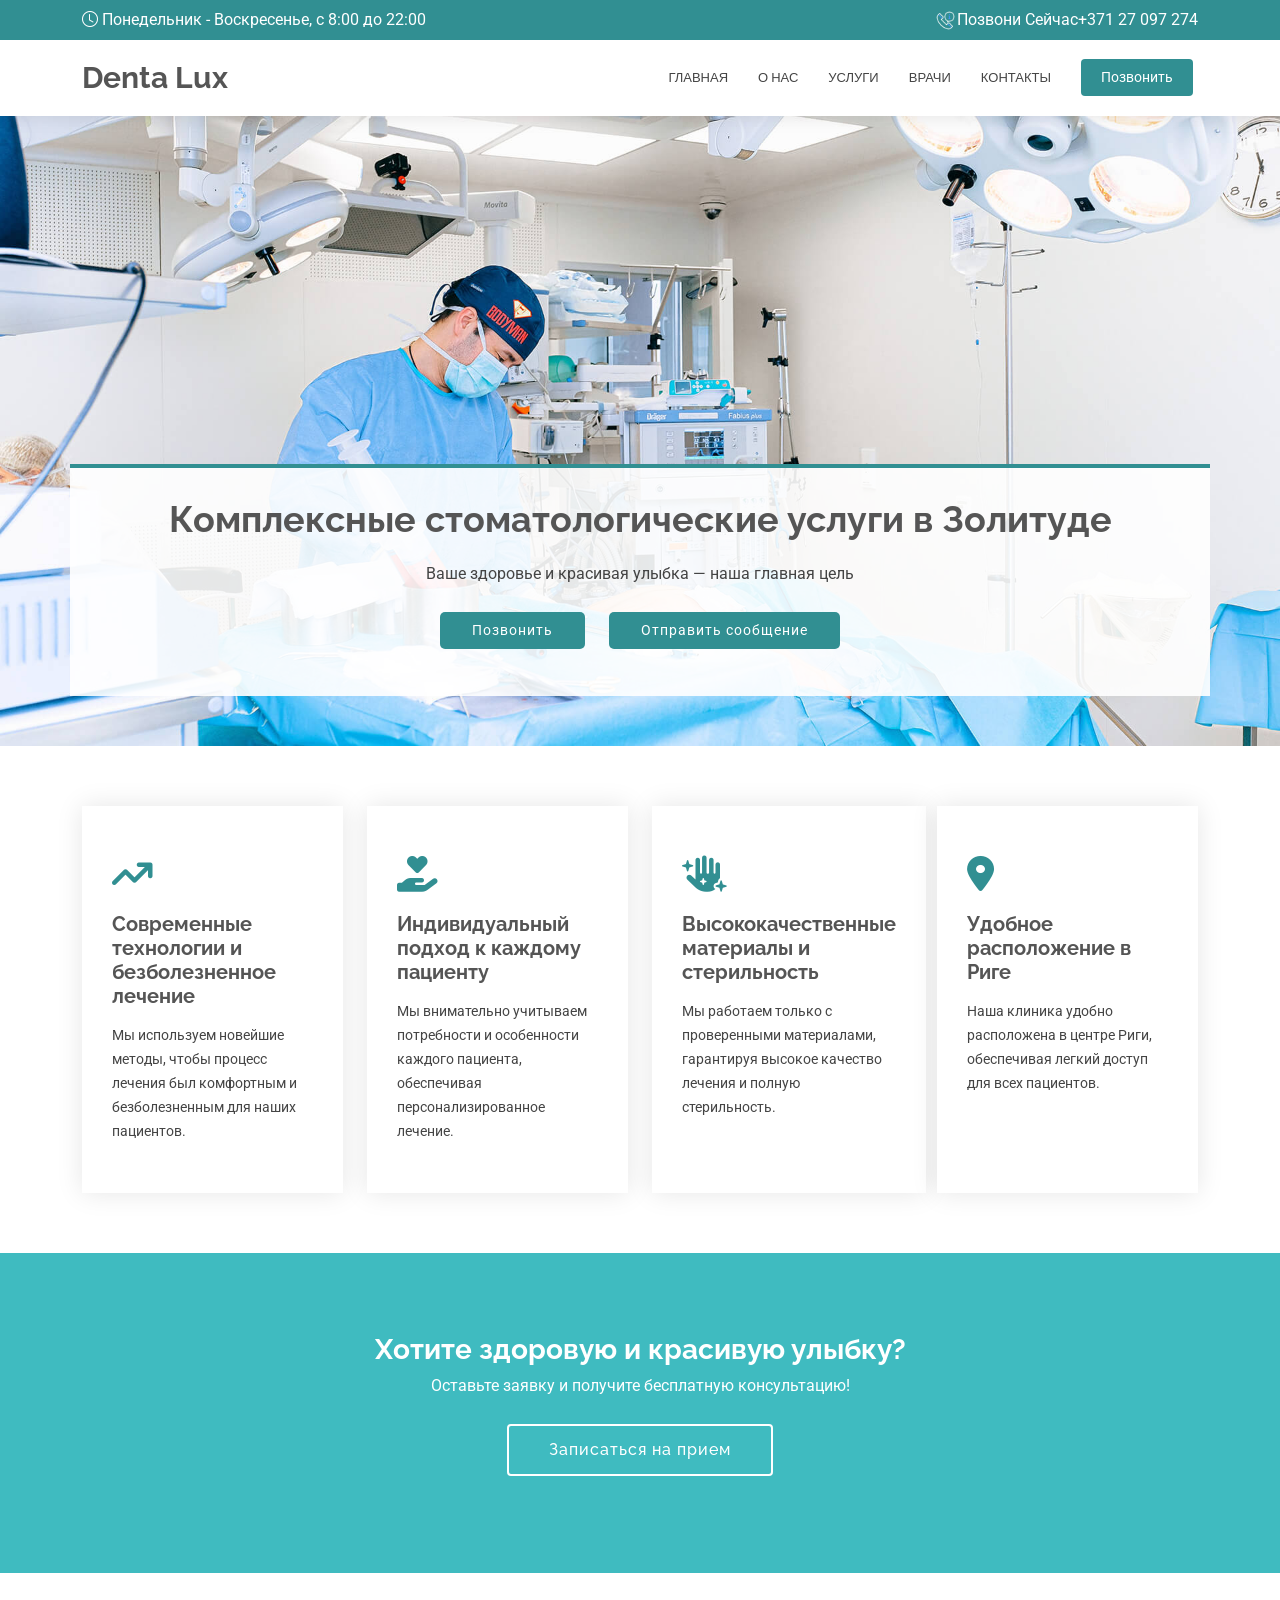
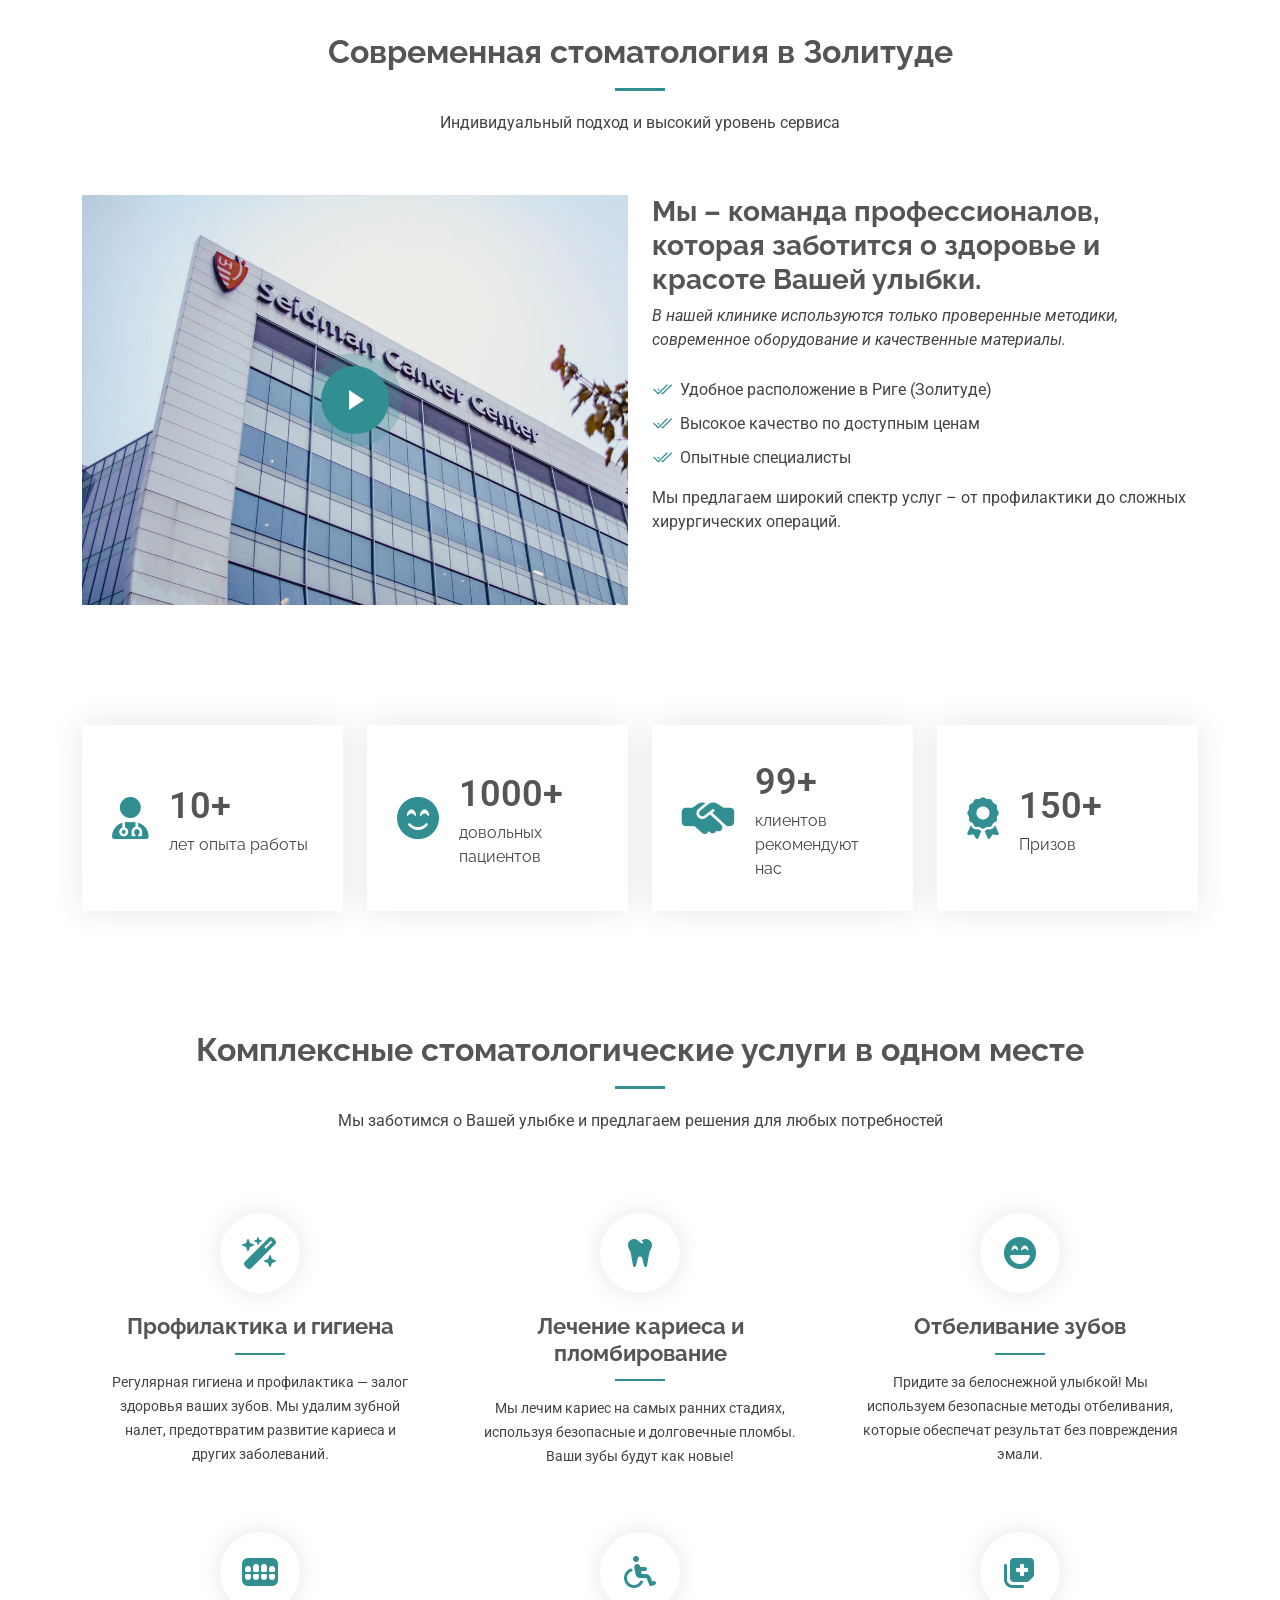
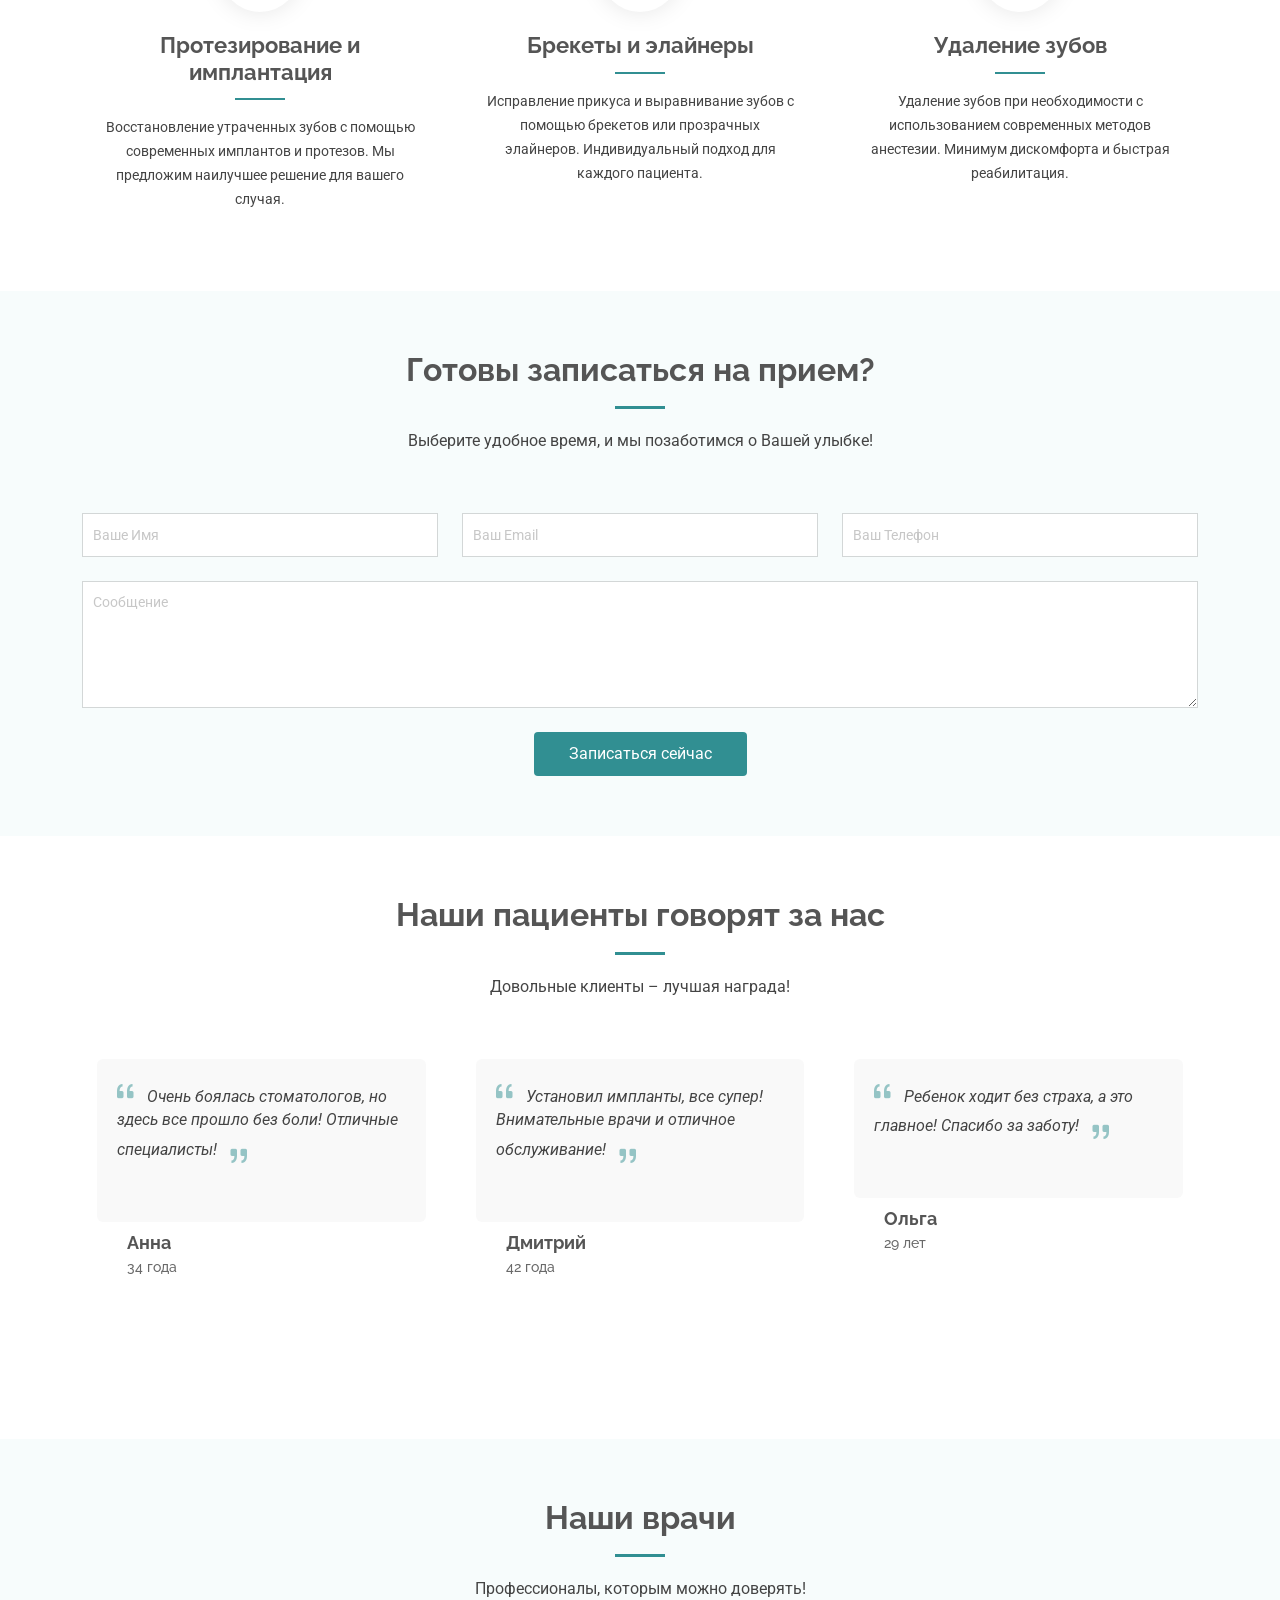
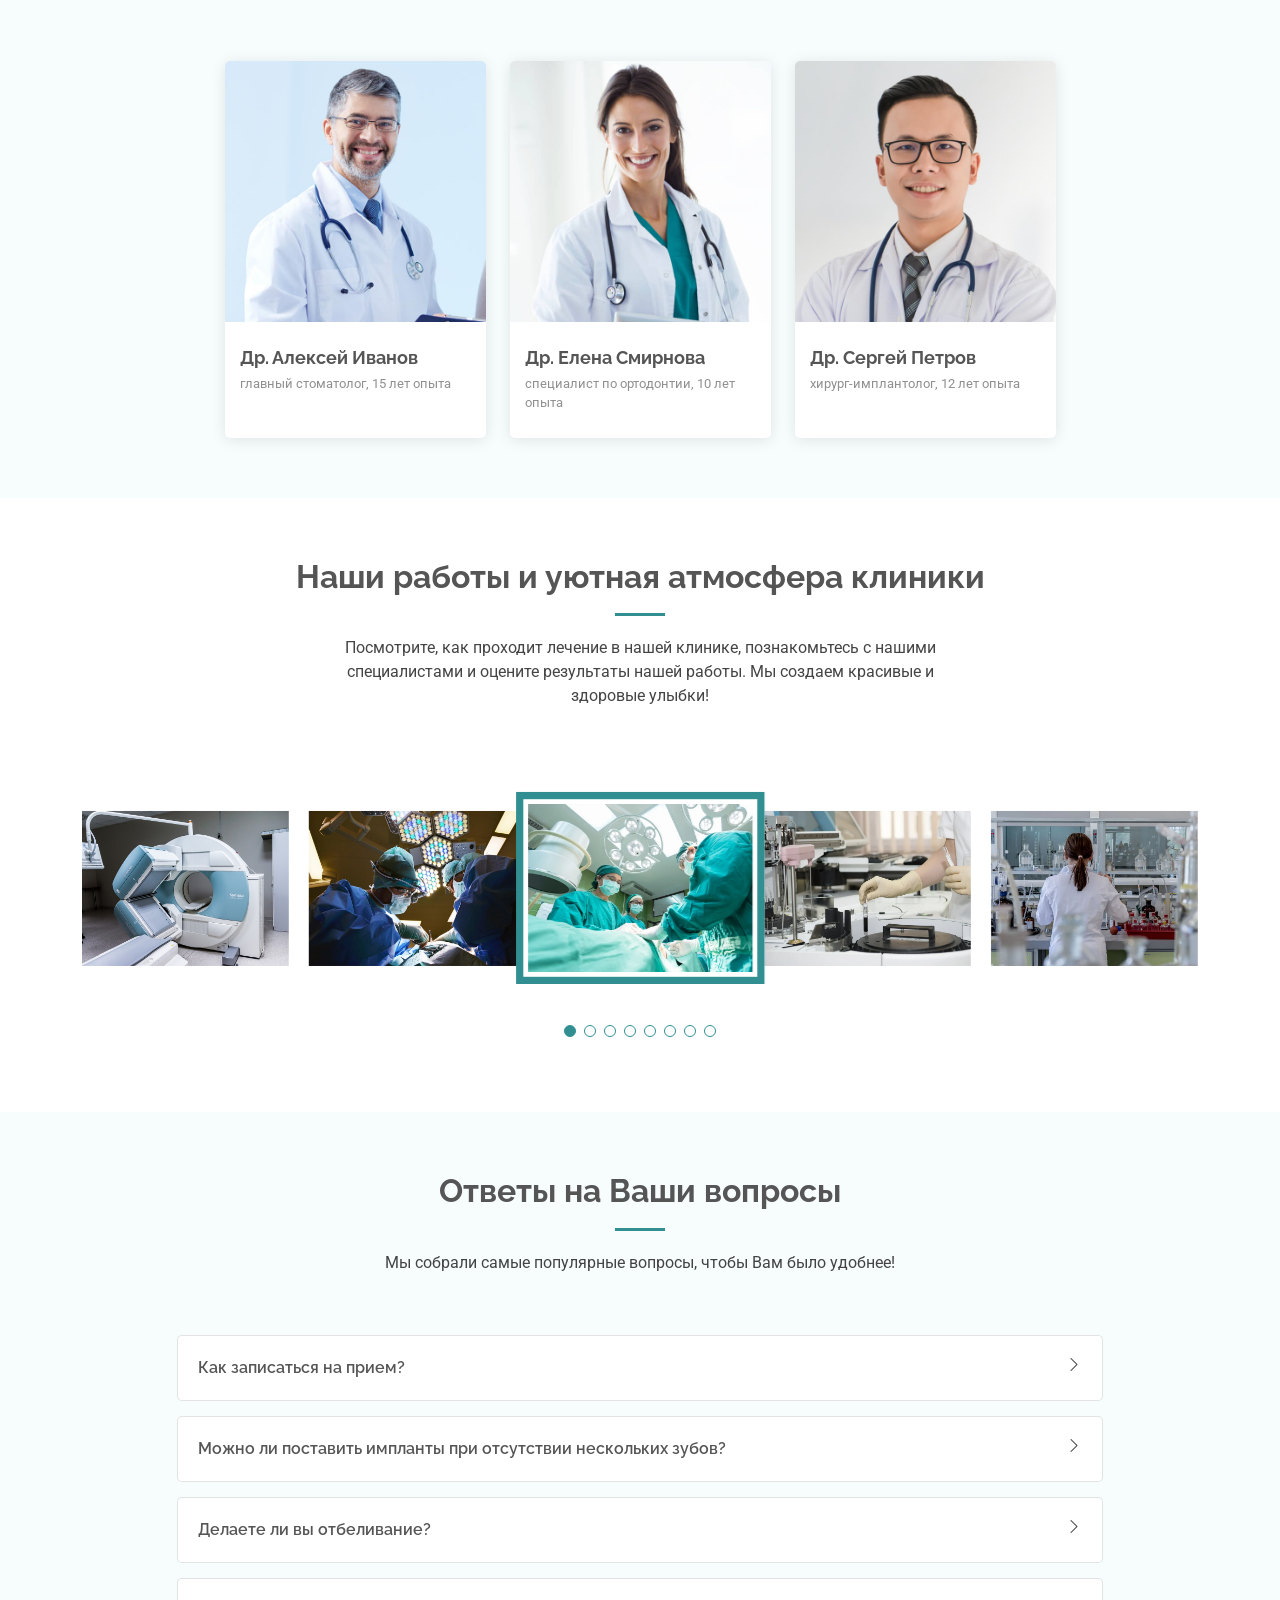
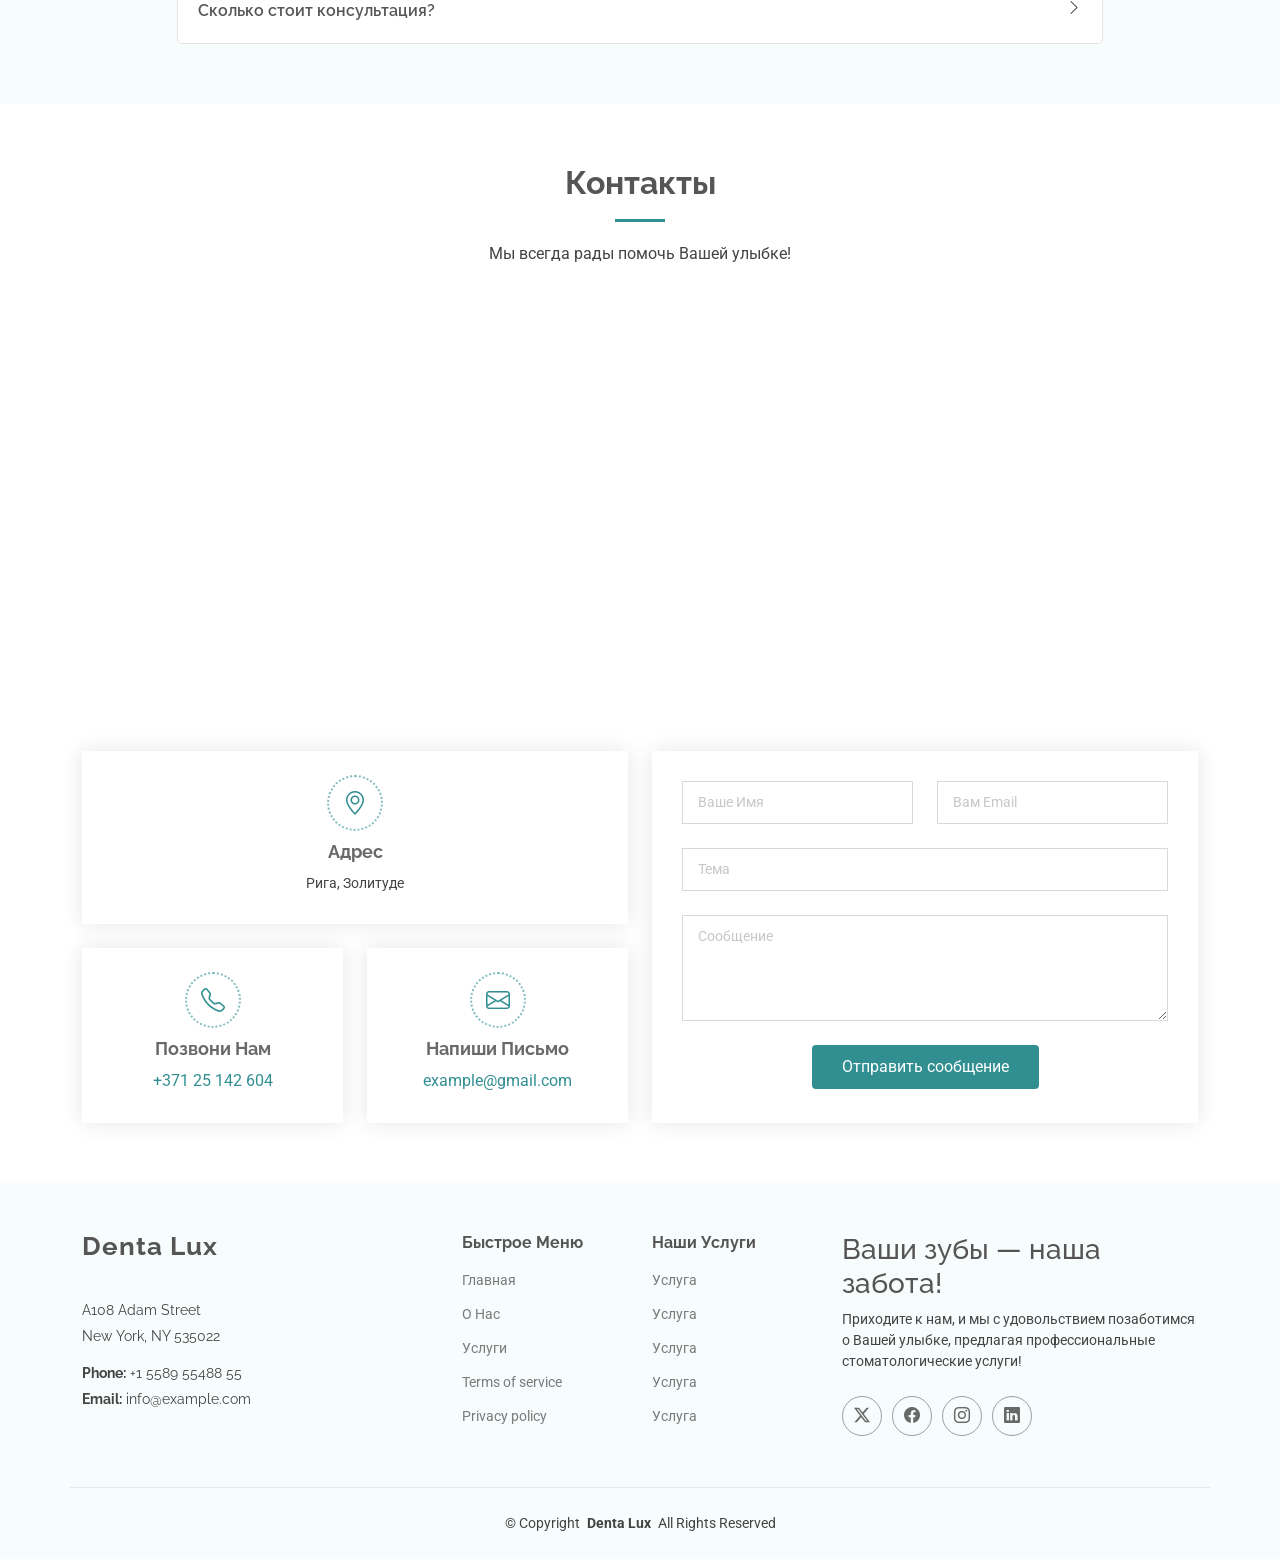
==== commit 5717b8c9: "Createa All Services page and deleated unnecessary comments" ====
--- a/index.html
+++ b/index.html
@@ -41,14 +41,6 @@
 
     <!-- Main CSS File -->
     <link href="assets/css/main.css" rel="stylesheet" />
-
-    <!-- =======================================================
-  * Template Name: Medicio
-  * Template URL: https://bootstrapmade.com/medicio-free-bootstrap-theme/
-  * Updated: Aug 07 2024 with Bootstrap v5.3.3
-  * Author: BootstrapMade.com
-  * License: https://bootstrapmade.com/license/
-  ======================================================== -->
   </head>
 
   <body class="index-page">
@@ -91,8 +83,8 @@
 
           <nav id="navmenu" class="navmenu">
             <ul>
-              <li><a href="#hero" class="active">Главная</a></li>
-              <li><a href="#about">О Нас</a></li>
+              <li><a href="index.html" class="active">Главная</a></li>
+              <li><a href="/#about">О Нас</a></li>
               <!-- <li class="dropdown">
                 <span>Услуги</span>
                 <i class="bi bi-chevron-down toggle-dropdown"></i>
@@ -116,9 +108,9 @@
                   <li><a href="#">Выравнивание</a></li>
                 </ul>
               </li> -->
-              <li><a href="#services">Услуги</a></li>
-              <li><a href="#doctors">Врачи</a></li>
-              <li><a href="#contact">Контакты</a></li>
+              <li><a href="services.html">Услуги</a></li>
+              <li><a href="/#doctors">Врачи</a></li>
+              <li><a href="/#contact">Контакты</a></li>
             </ul>
             <i class="mobile-nav-toggle d-xl-none bi bi-list"></i>
           </nav>
@@ -1168,8 +1160,8 @@
             <h4>Быстрое Меню</h4>
             <ul>
               <li><a href="index.html">Главная</a></li>
-              <li><a href="#about">О Нас</a></li>
-              <li><a href="#services">Услуги</a></li>
+              <li><a href="/#about">О Нас</a></li>
+              <li><a href="services.html">Услуги</a></li>
               <li><a href="#">Terms of service</a></li>
               <li><a href="#">Privacy policy</a></li>
             </ul>
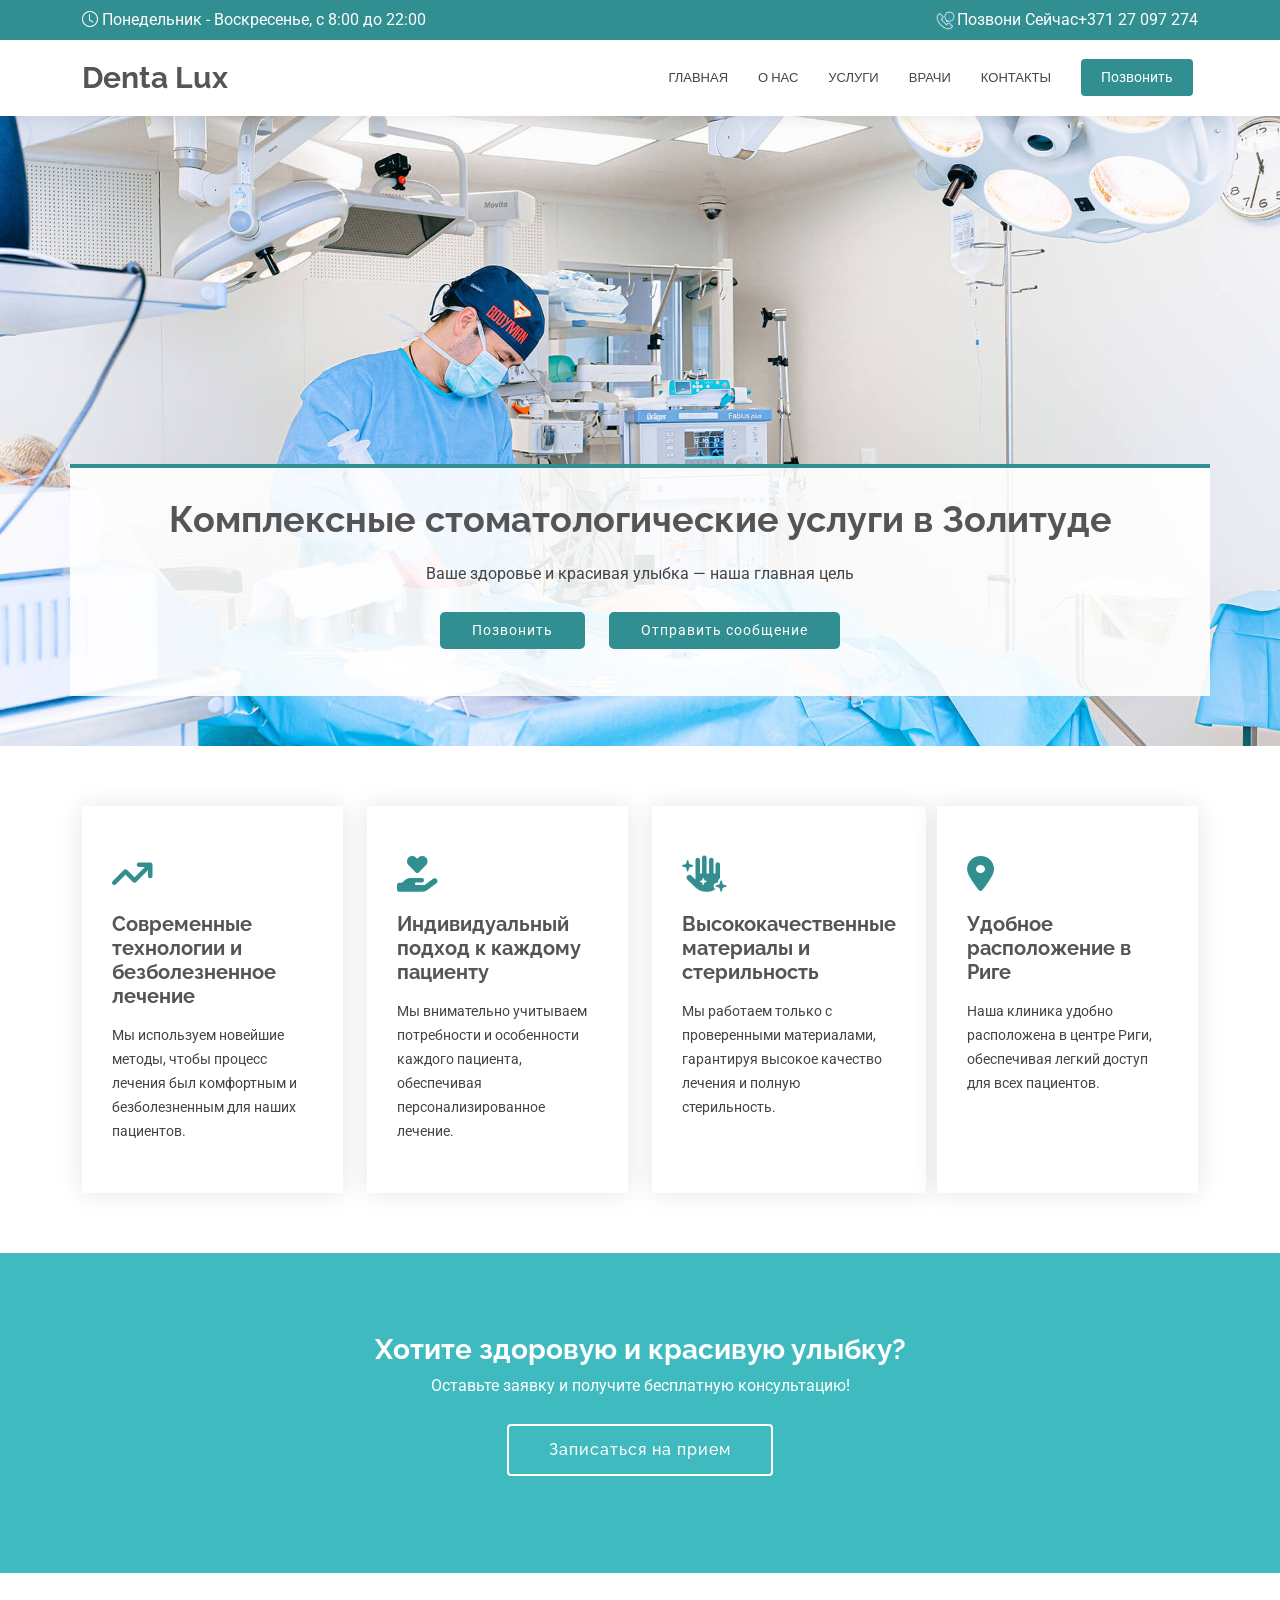
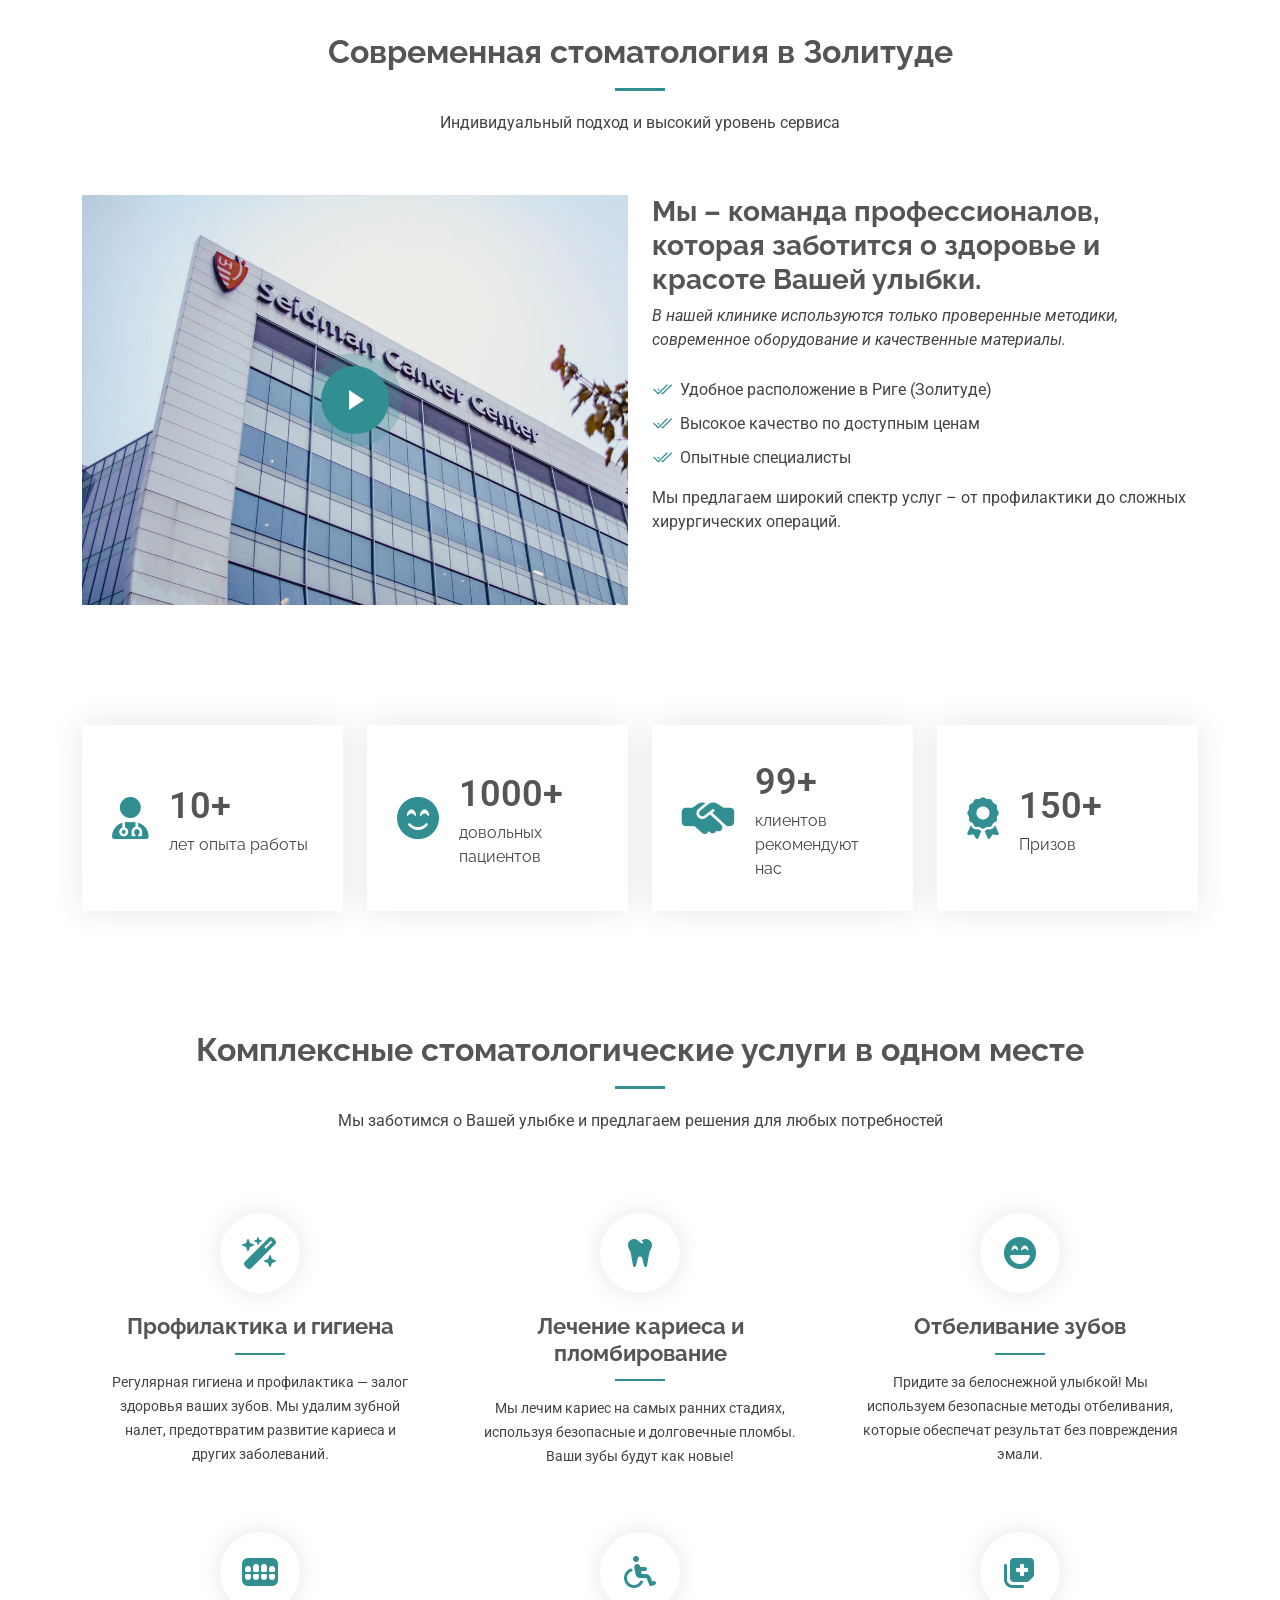
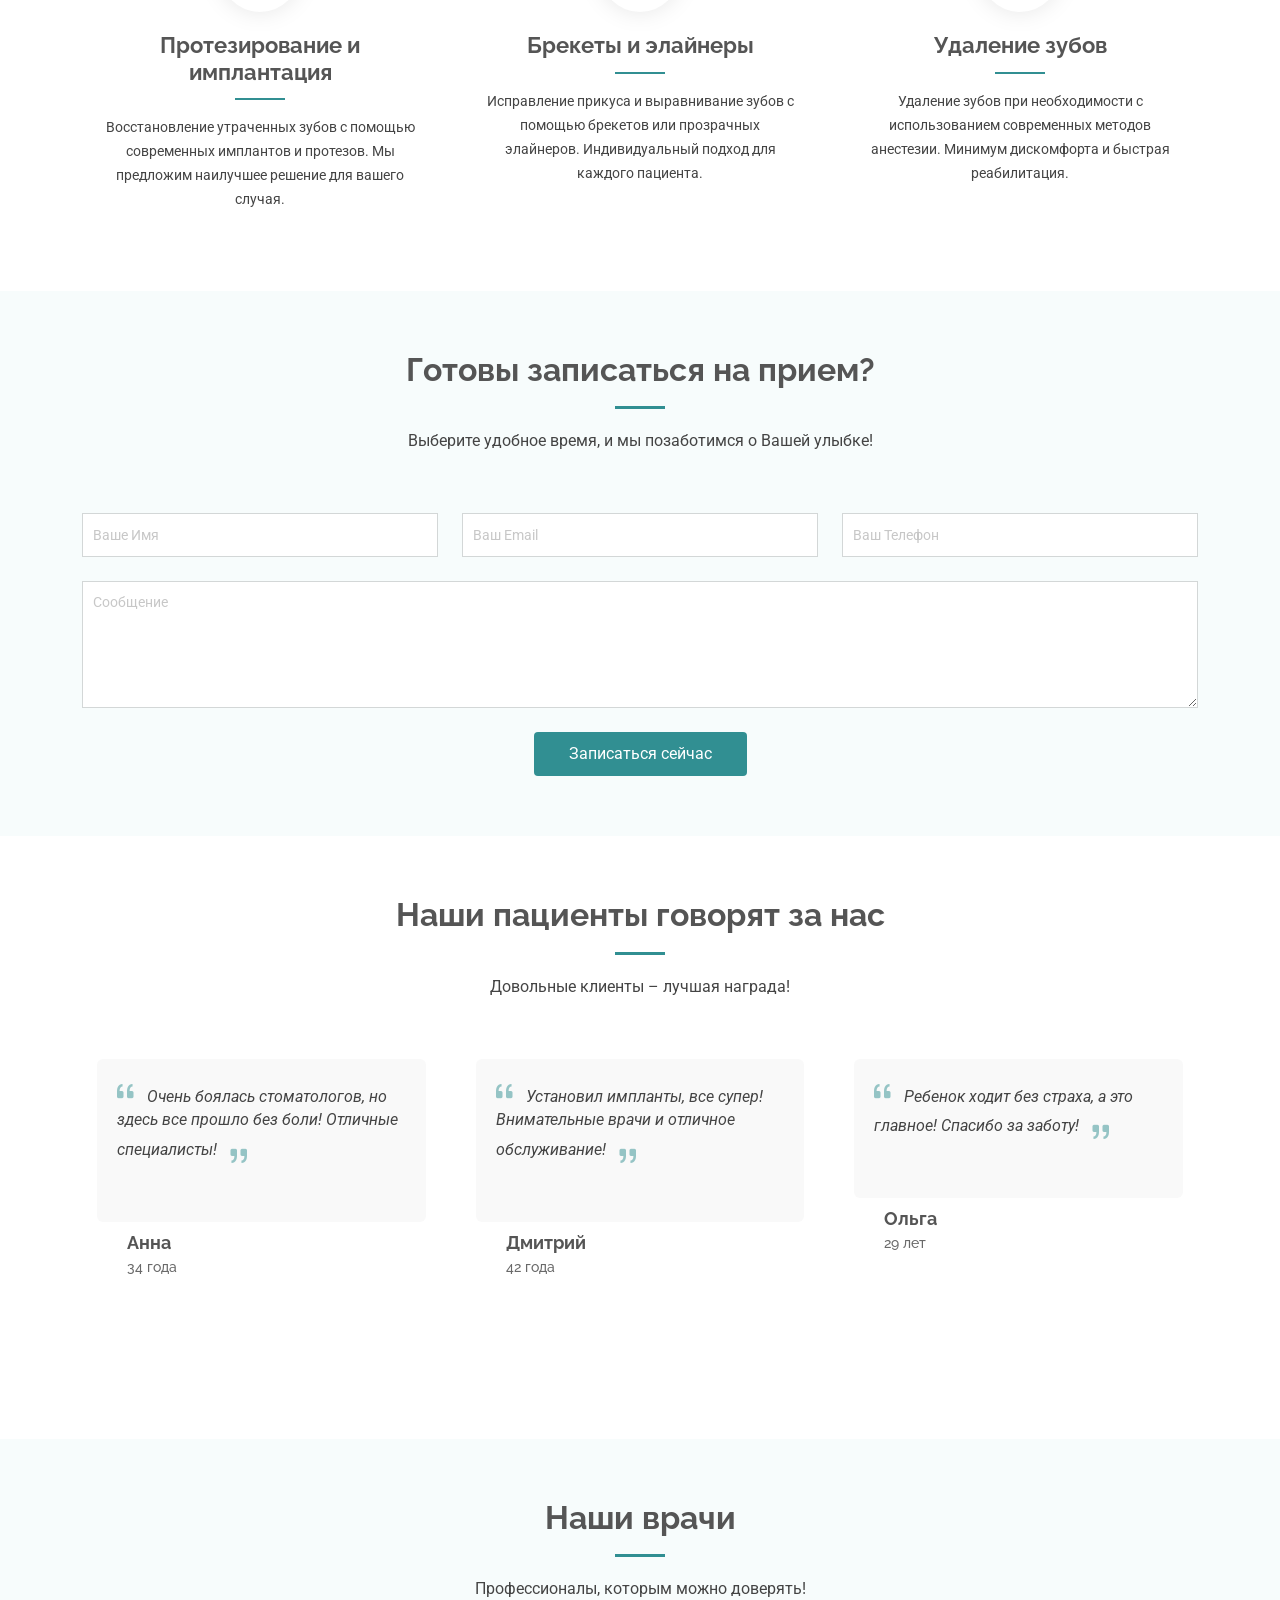
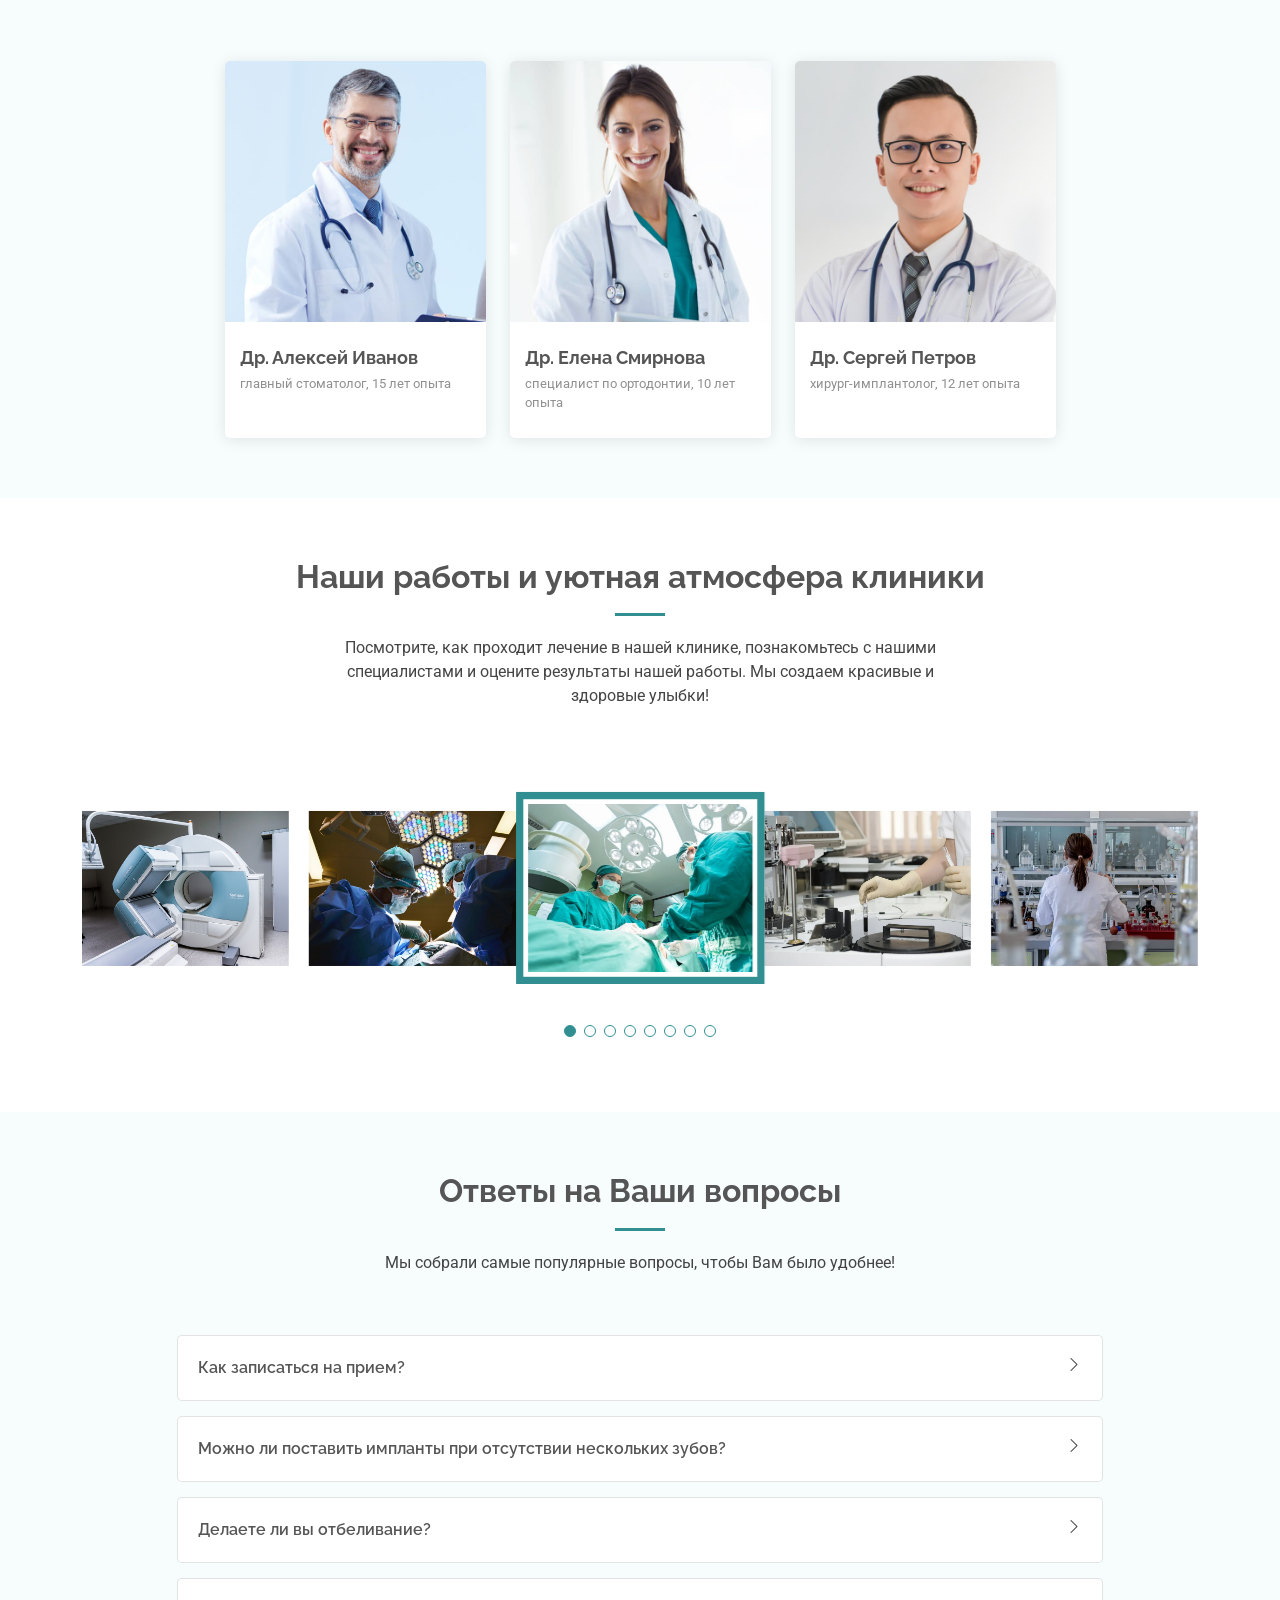
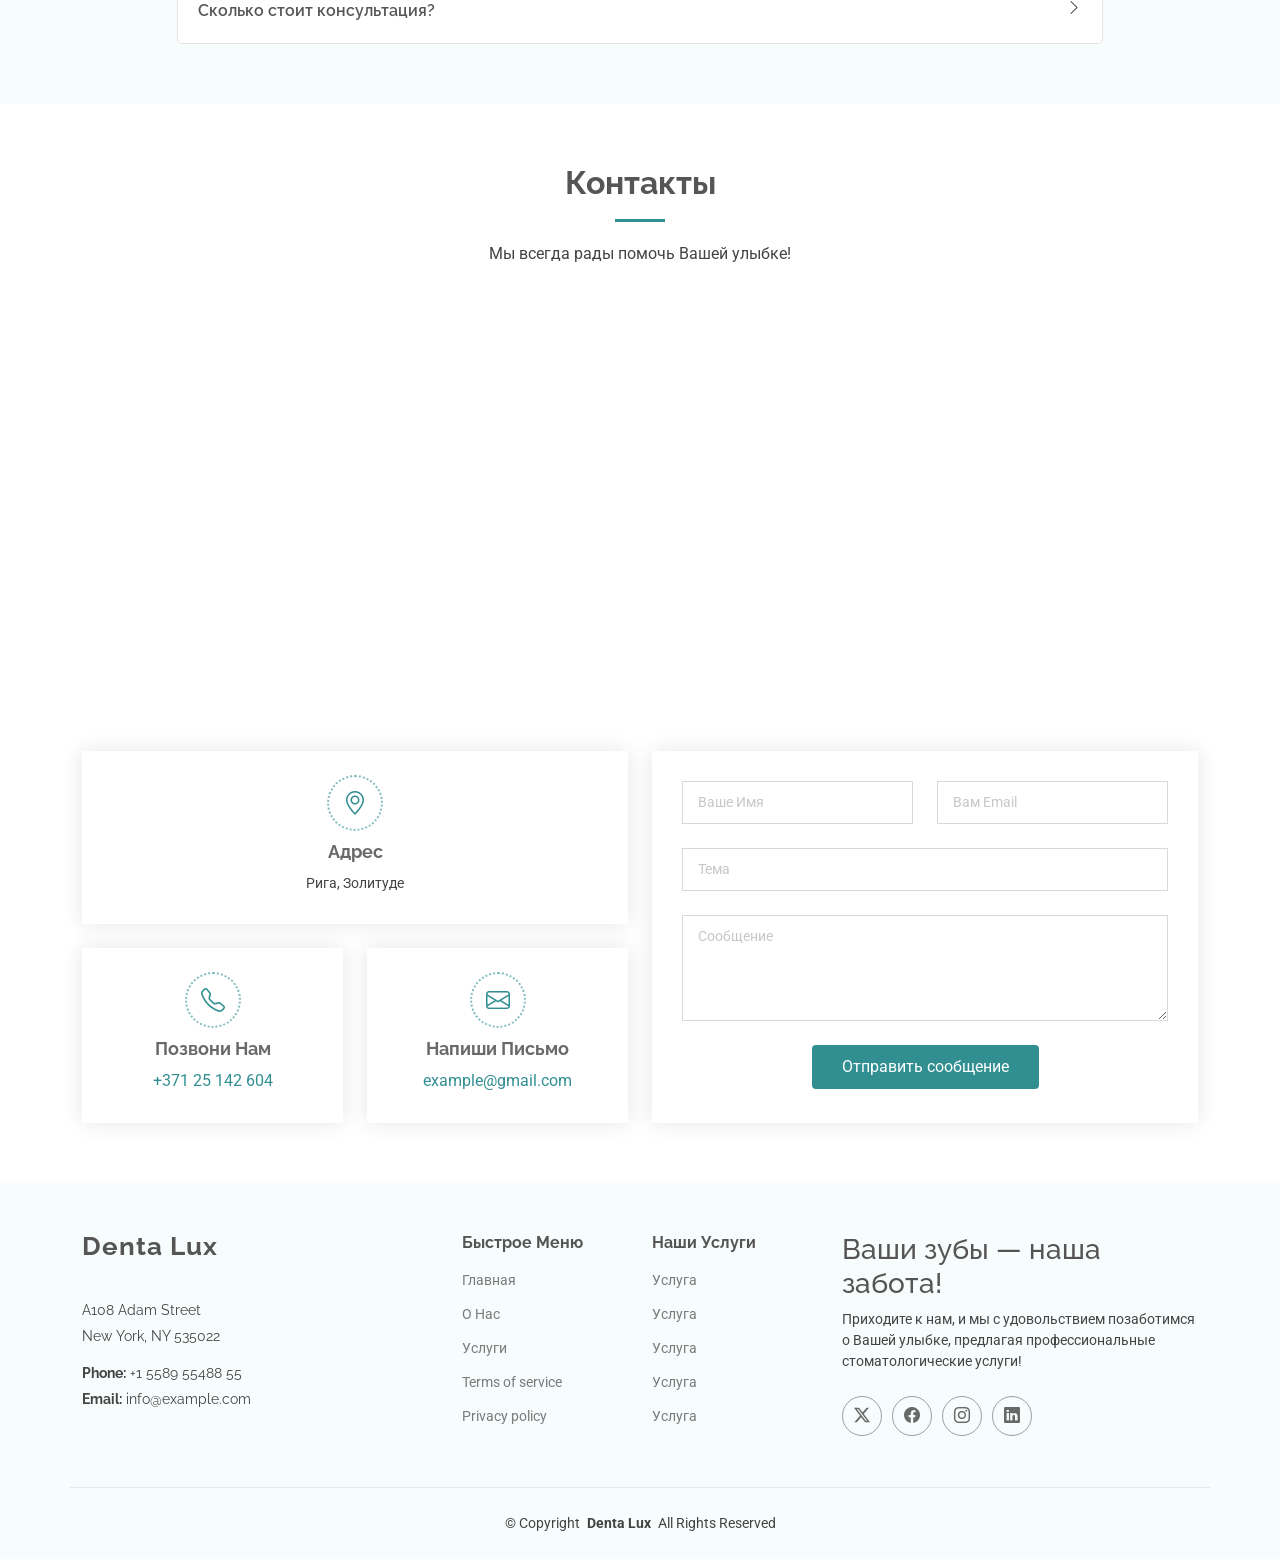
==== commit 7fc87f32: "Fixed links" ====
--- a/index.html
+++ b/index.html
@@ -84,7 +84,7 @@
           <nav id="navmenu" class="navmenu">
             <ul>
               <li><a href="index.html" class="active">Главная</a></li>
-              <li><a href="/#about">О Нас</a></li>
+              <li><a href="#about">О Нас</a></li>
               <!-- <li class="dropdown">
                 <span>Услуги</span>
                 <i class="bi bi-chevron-down toggle-dropdown"></i>
@@ -109,8 +109,8 @@
                 </ul>
               </li> -->
               <li><a href="services.html">Услуги</a></li>
-              <li><a href="/#doctors">Врачи</a></li>
-              <li><a href="/#contact">Контакты</a></li>
+              <li><a href="#doctors">Врачи</a></li>
+              <li><a href="#contact">Контакты</a></li>
             </ul>
             <i class="mobile-nav-toggle d-xl-none bi bi-list"></i>
           </nav>
@@ -156,7 +156,7 @@
                   <i class="fa-solid fa-arrow-trend-up icon"></i>
                 </div>
                 <h4>
-                  <a href="#contact" class="stretched-link"
+                  <a class="stretched-link"
                     >Современные технологии и безболезненное лечение</a
                   >
                 </h4>
@@ -178,7 +178,7 @@
                   <i class="fas fa-hand-holding-heart icon"></i>
                 </div>
                 <h4>
-                  <a href="#contact" class="stretched-link"
+                  <a class="stretched-link"
                     >Индивидуальный подход к каждому пациенту</a
                   >
                 </h4>
@@ -200,7 +200,7 @@
                   <i class="fa-solid fa-hand-sparkles icon"></i>
                 </div>
                 <h4>
-                  <a href="#contact" class="stretched-link"
+                  <a class="stretched-link"
                     >Высококачественные материалы и стерильность</a
                   >
                 </h4>
@@ -222,9 +222,7 @@
                   <i class="fas fa-map-marker-alt icon"></i>
                 </div>
                 <h4>
-                  <a href="#contact" class="stretched-link"
-                    >Удобное расположение в Риге</a
-                  >
+                  <a class="stretched-link">Удобное расположение в Риге</a>
                 </h4>
                 <p>
                   Наша клиника удобно расположена в центре Риги, обеспечивая
@@ -437,7 +435,7 @@
             <div
               class="col-lg-4 col-md-6"
               data-aos="fade-up"
-              data-aos-delay="50"
+              data-aos-delay="25"
             >
               <div class="service-item position-relative">
                 <div class="icon">
@@ -457,7 +455,7 @@
             <div
               class="col-lg-4 col-md-6"
               data-aos="fade-up"
-              data-aos-delay="50"
+              data-aos-delay="25"
             >
               <div class="service-item position-relative">
                 <div class="icon">
@@ -499,7 +497,7 @@
             <div
               class="col-lg-4 col-md-6"
               data-aos="fade-up"
-              data-aos-delay="50"
+              data-aos-delay="25"
             >
               <div class="service-item position-relative">
                 <div class="icon">
@@ -520,7 +518,7 @@
             <div
               class="col-lg-4 col-md-6"
               data-aos="fade-up"
-              data-aos-delay="600"
+              data-aos-delay="25"
             >
               <div class="service-item position-relative">
                 <div class="icon">
@@ -1160,7 +1158,7 @@
             <h4>Быстрое Меню</h4>
             <ul>
               <li><a href="index.html">Главная</a></li>
-              <li><a href="/#about">О Нас</a></li>
+              <li><a href="#about">О Нас</a></li>
               <li><a href="services.html">Услуги</a></li>
               <li><a href="#">Terms of service</a></li>
               <li><a href="#">Privacy policy</a></li>
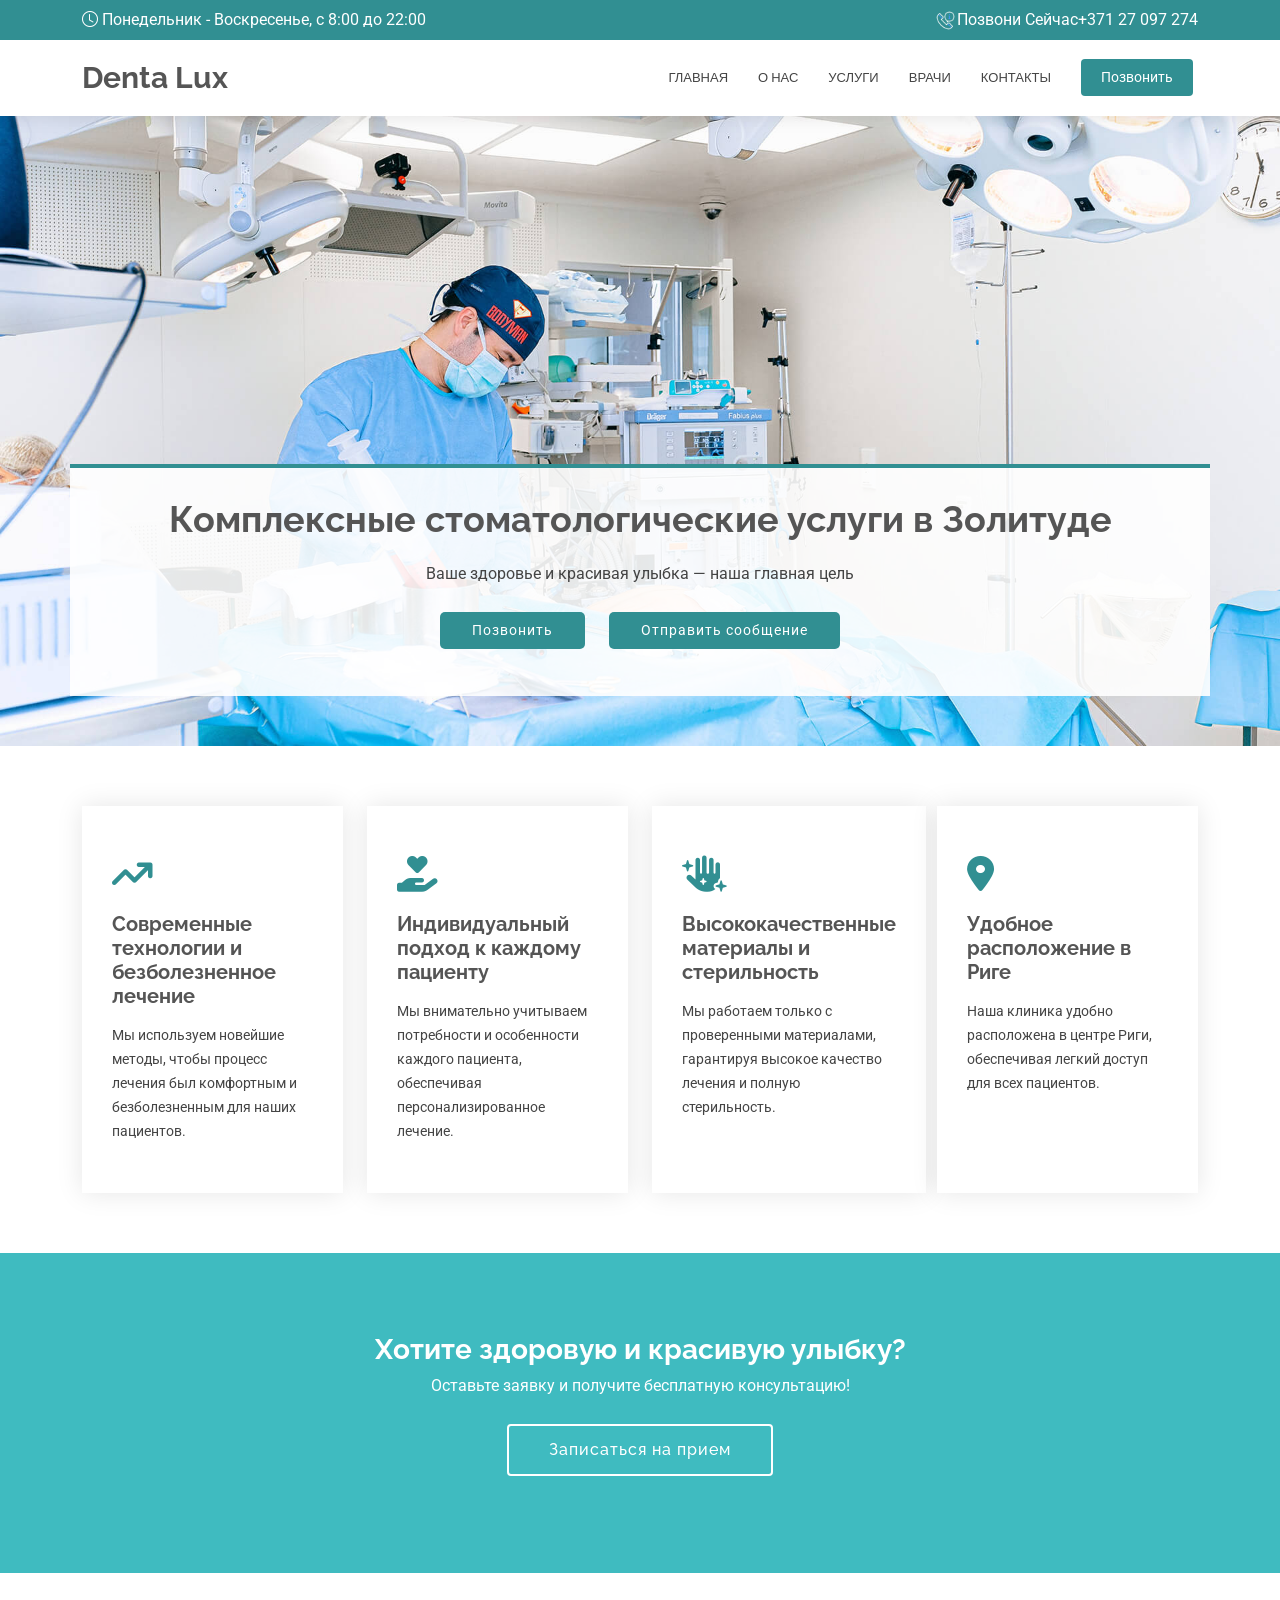
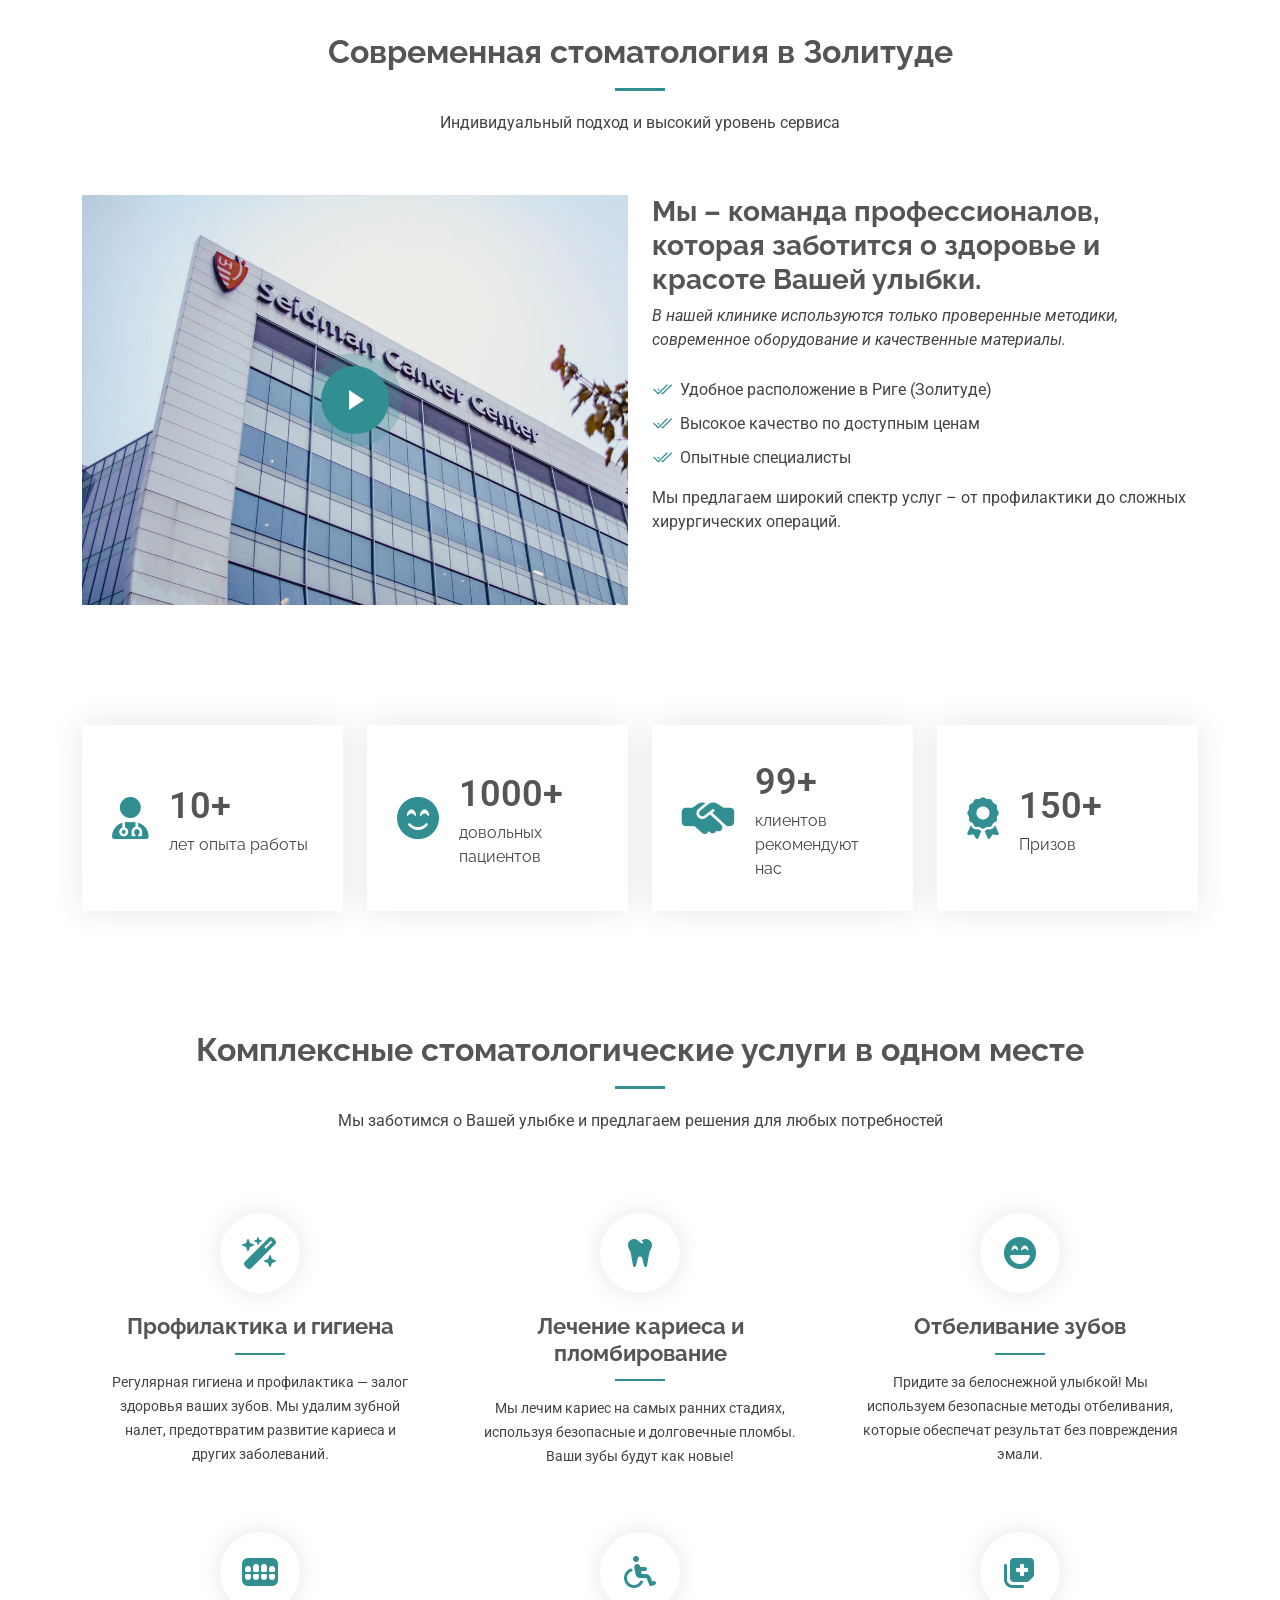
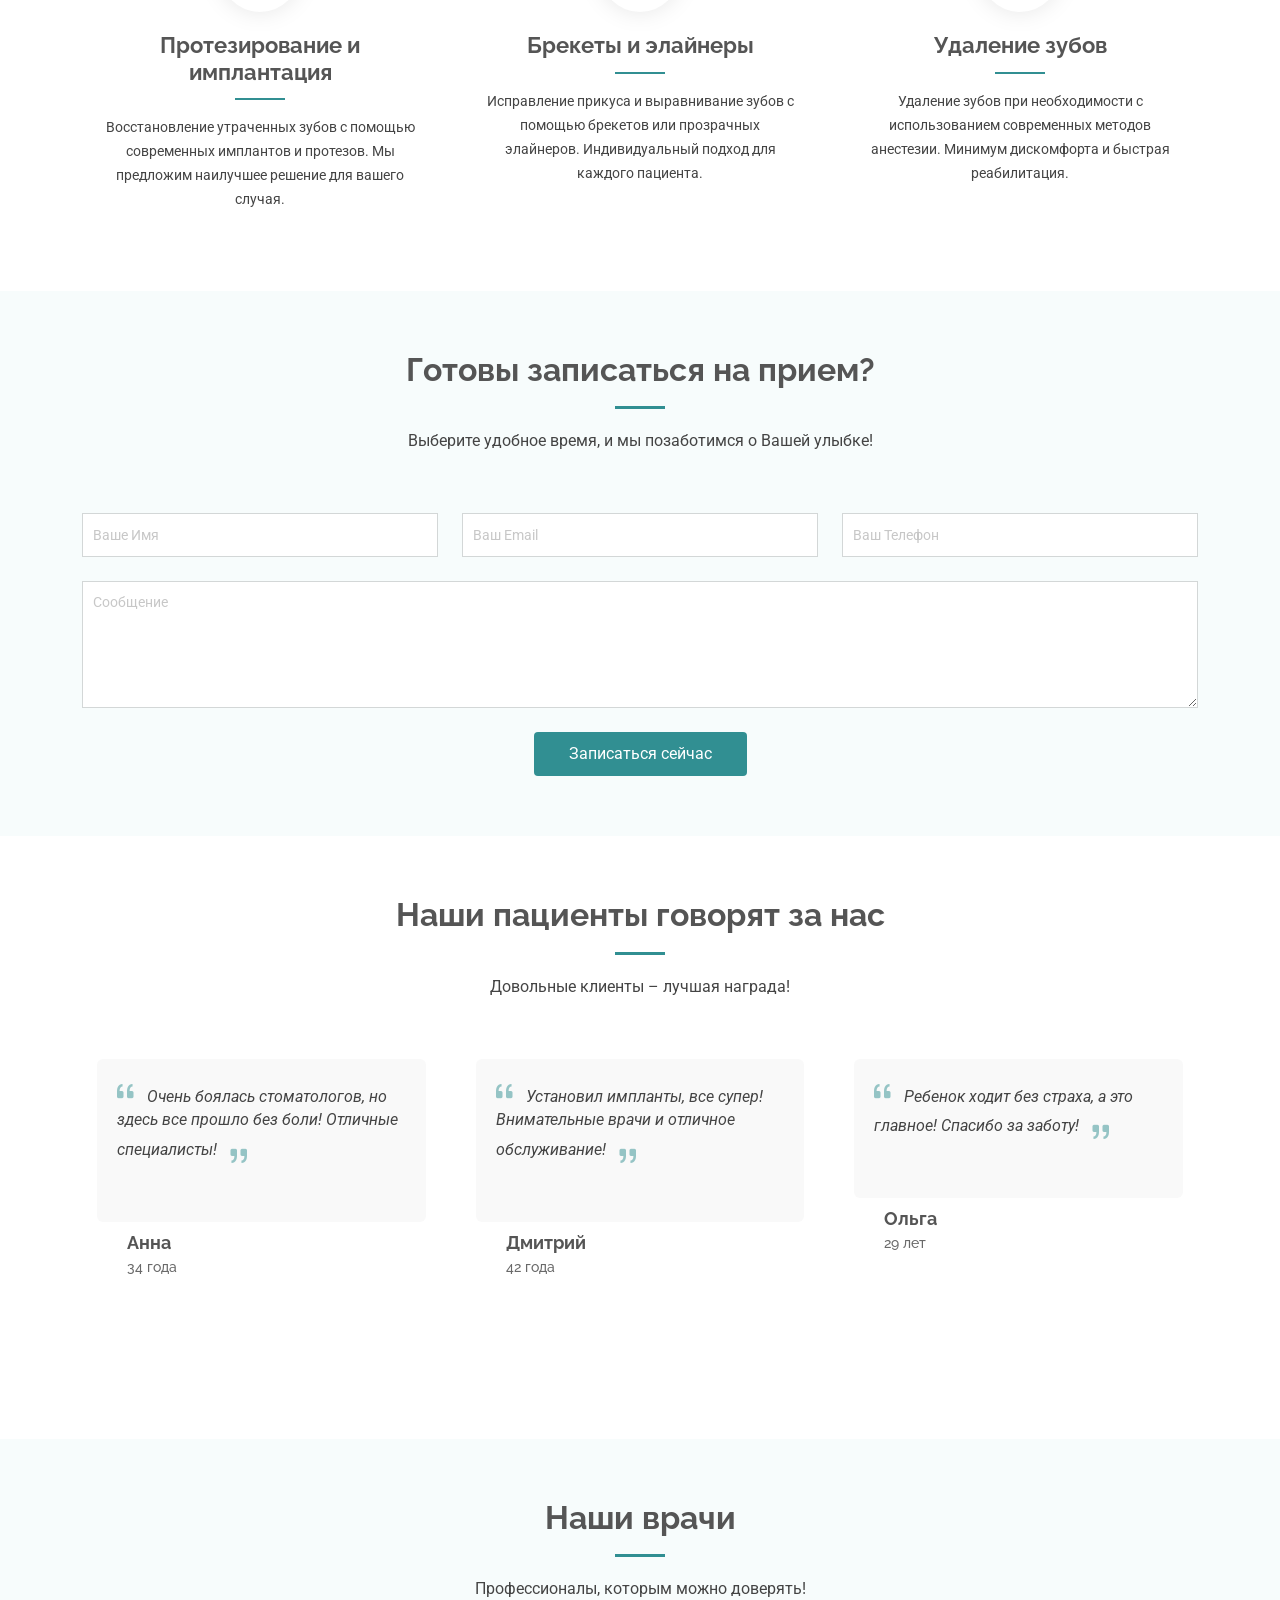
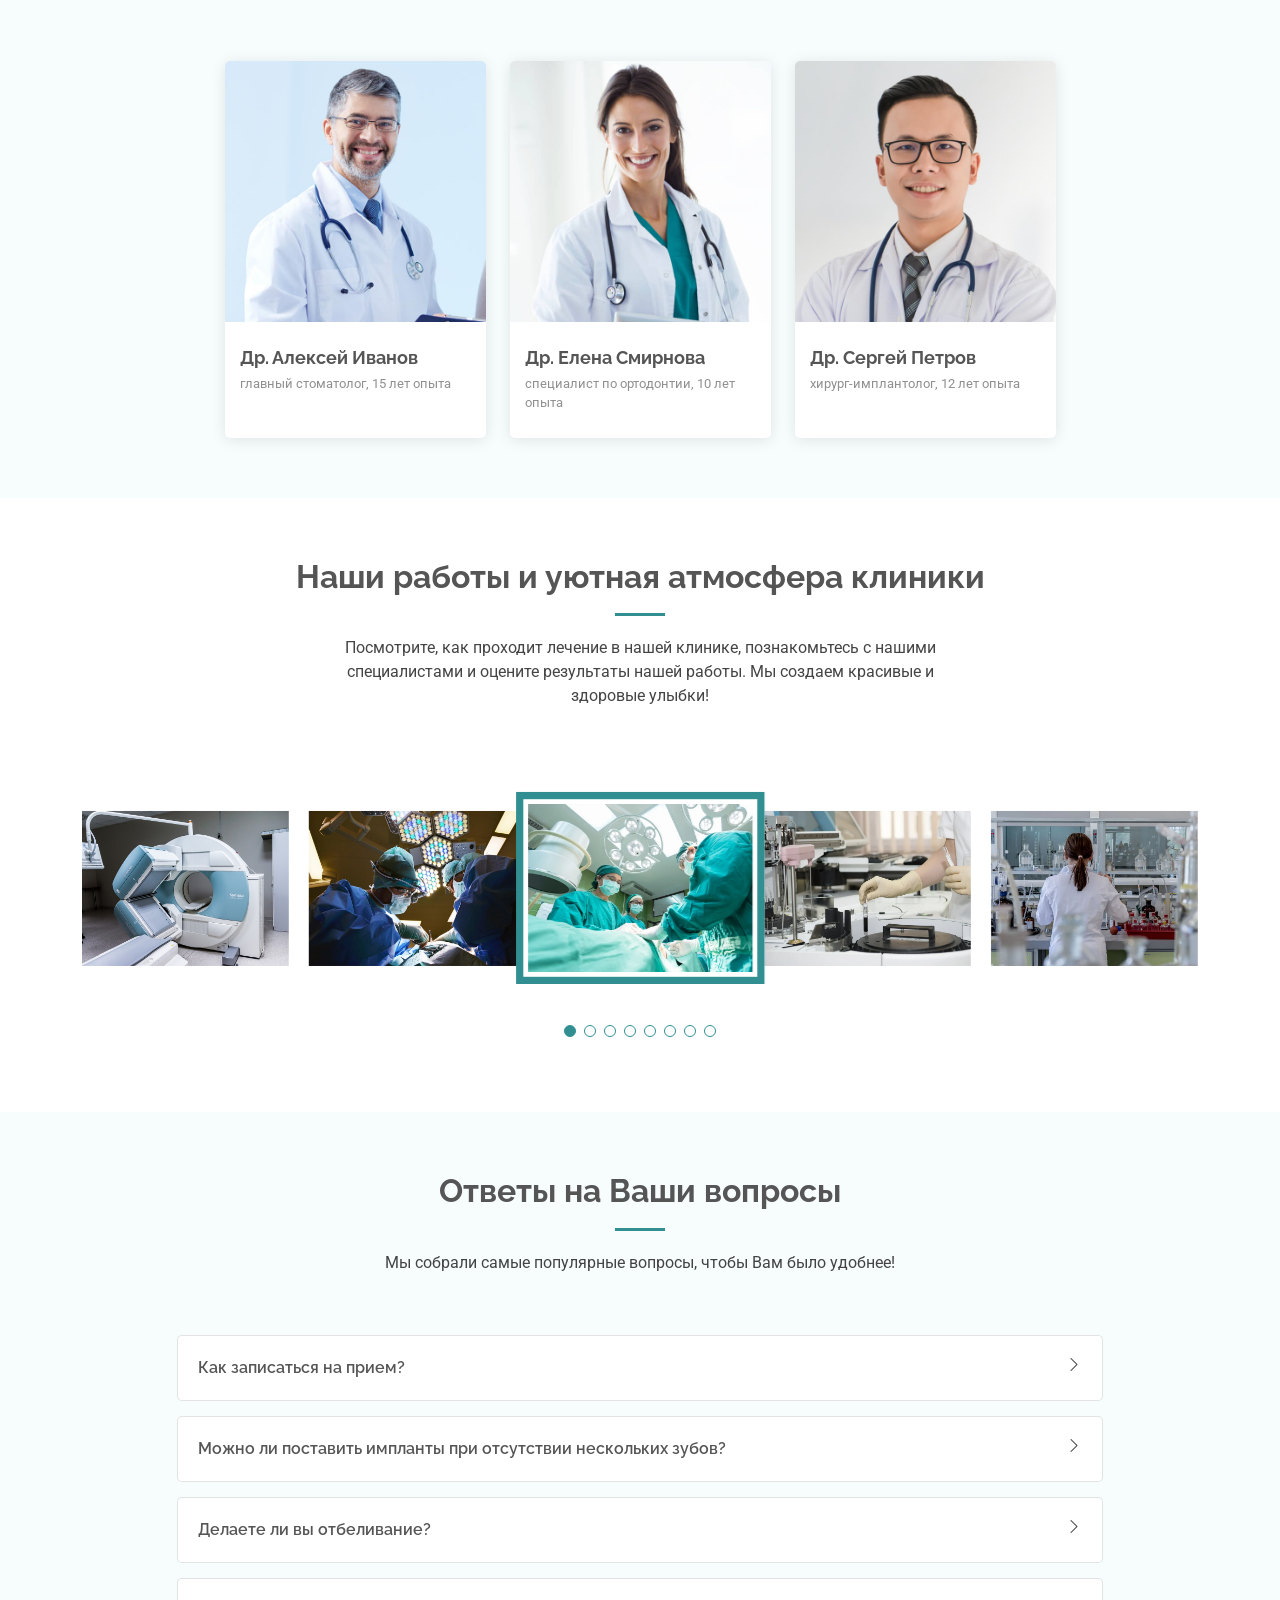
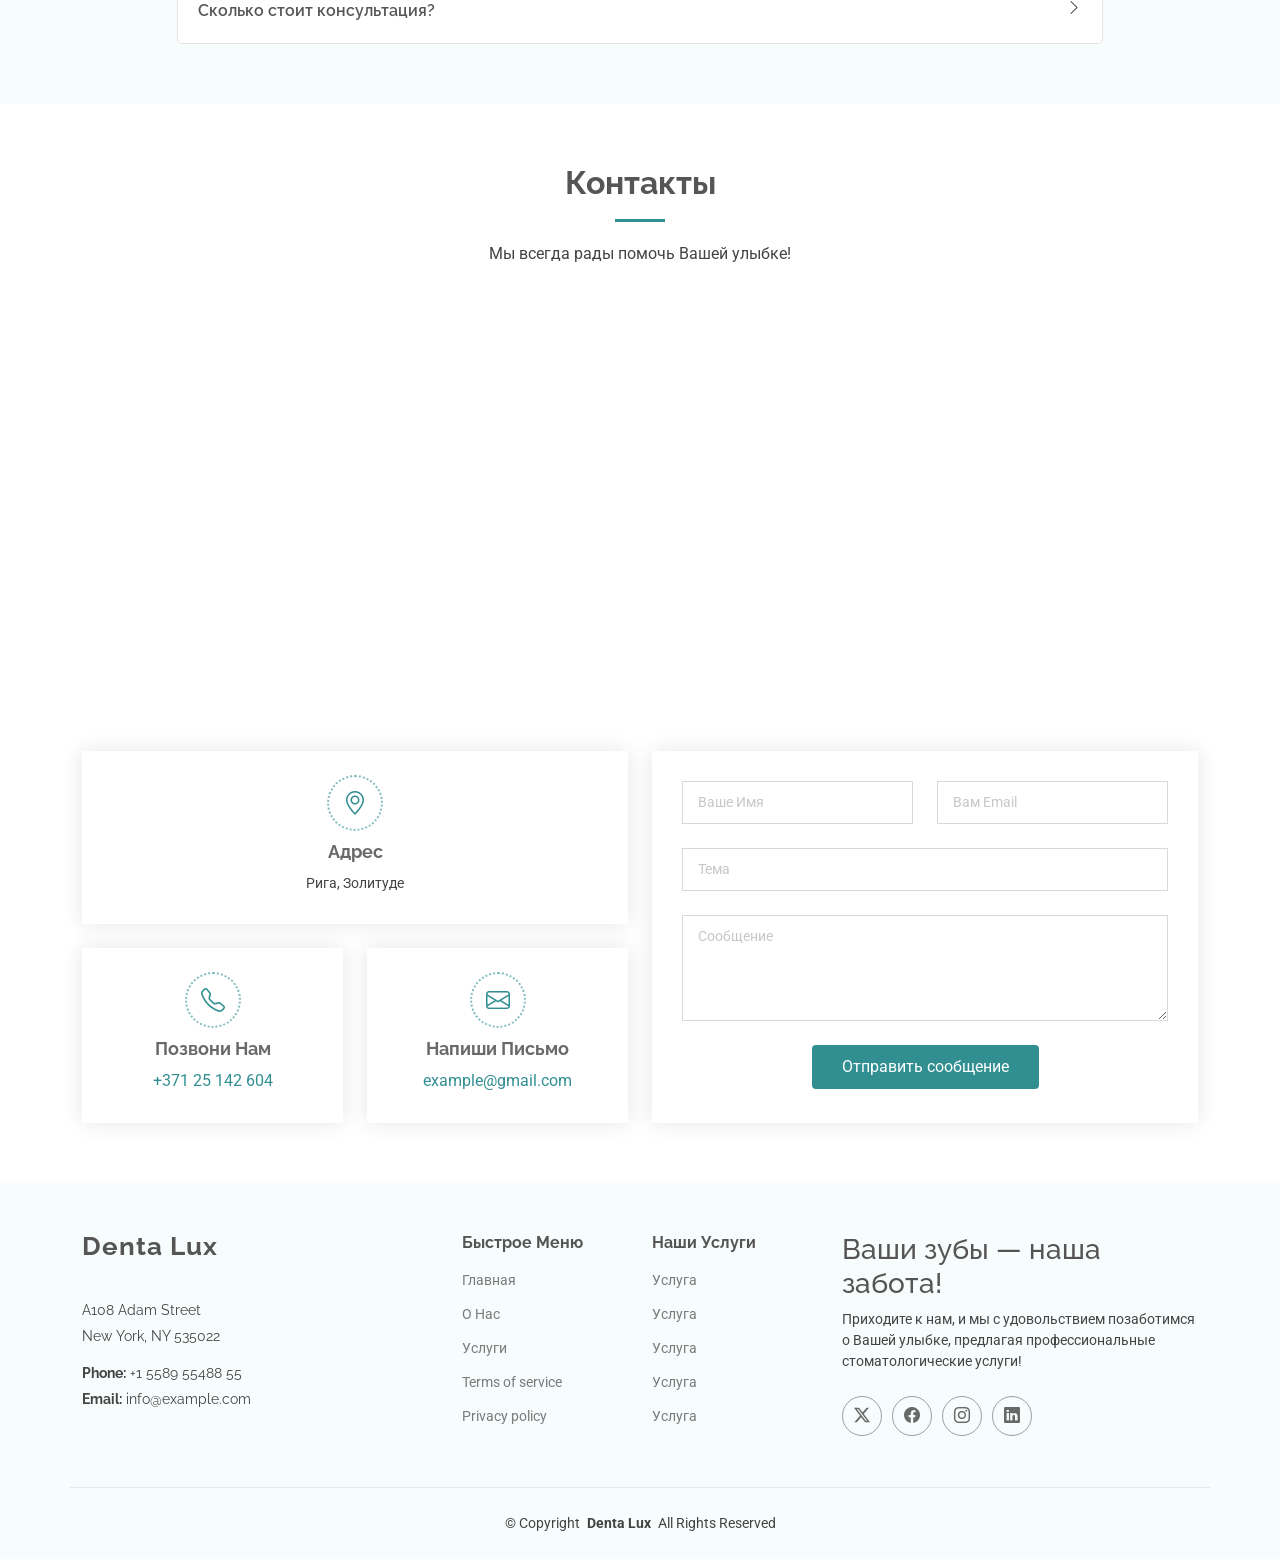
==== commit 79879635: "Changed title - index.html to Denta Lux" ====
--- a/index.html
+++ b/index.html
@@ -3,12 +3,11 @@
   <head>
     <meta charset="utf-8" />
     <meta content="width=device-width, initial-scale=1.0" name="viewport" />
-    <title>Index - Medicio Bootstrap Template</title>
+    <title>Denta Lux</title>
     <meta name="description" content="" />
     <meta name="keywords" content="" />
 
     <!-- Favicons -->
-    <link href="assets/img/favicon.png" rel="icon" />
     <link href="assets/img/apple-touch-icon.png" rel="apple-touch-icon" />
 
     <!-- Fonts -->
